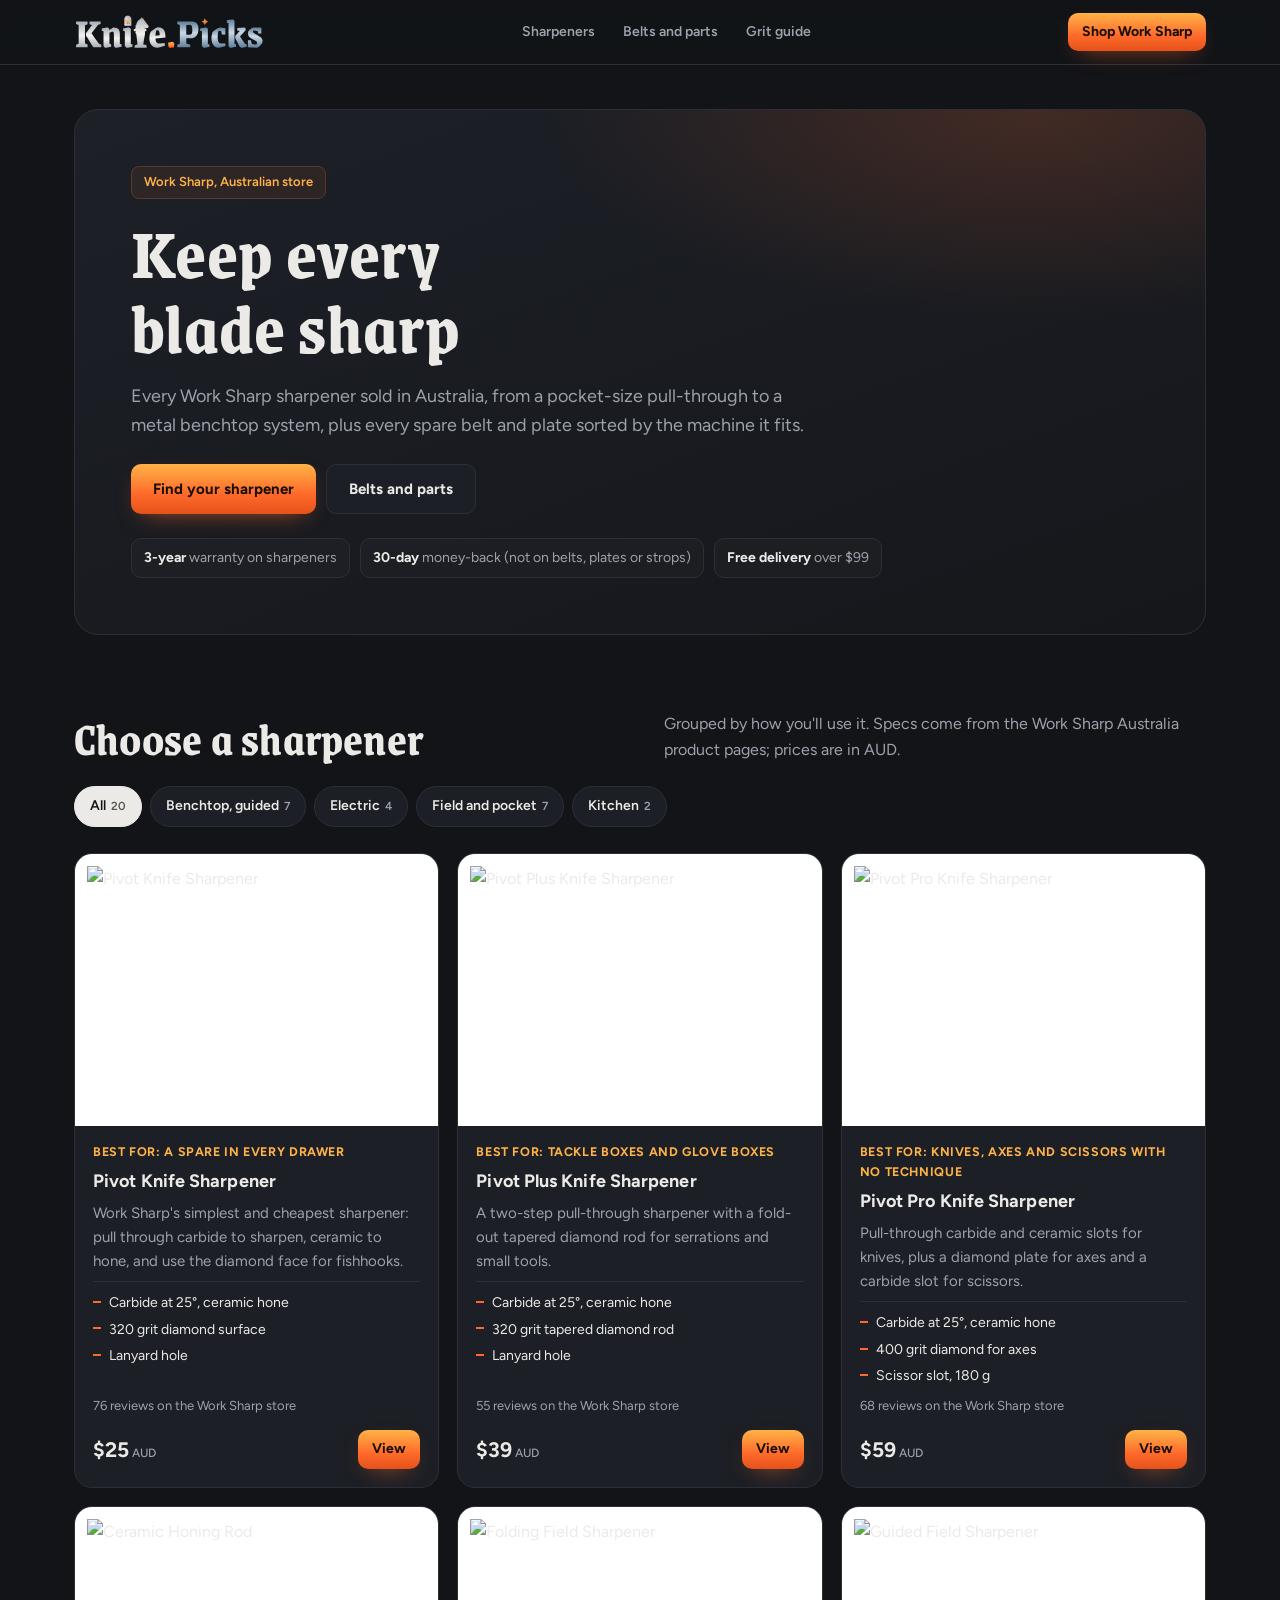
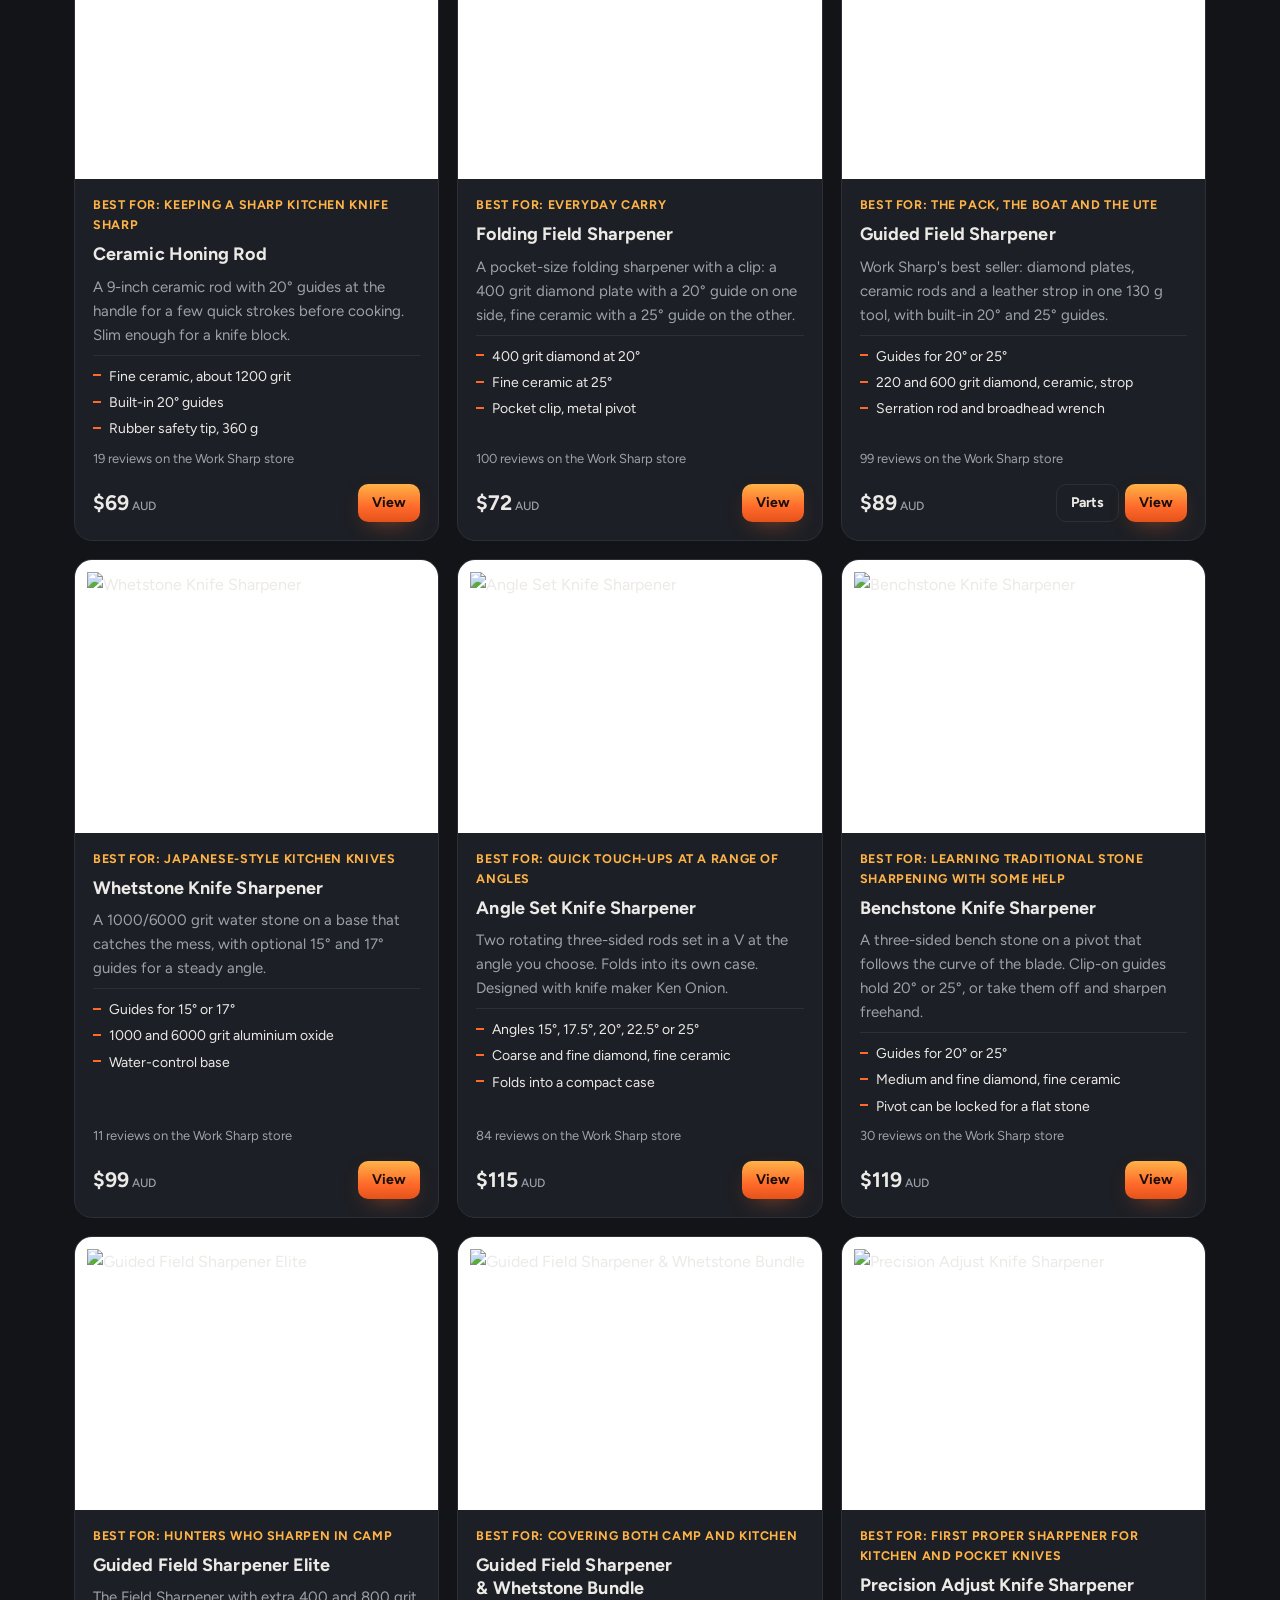
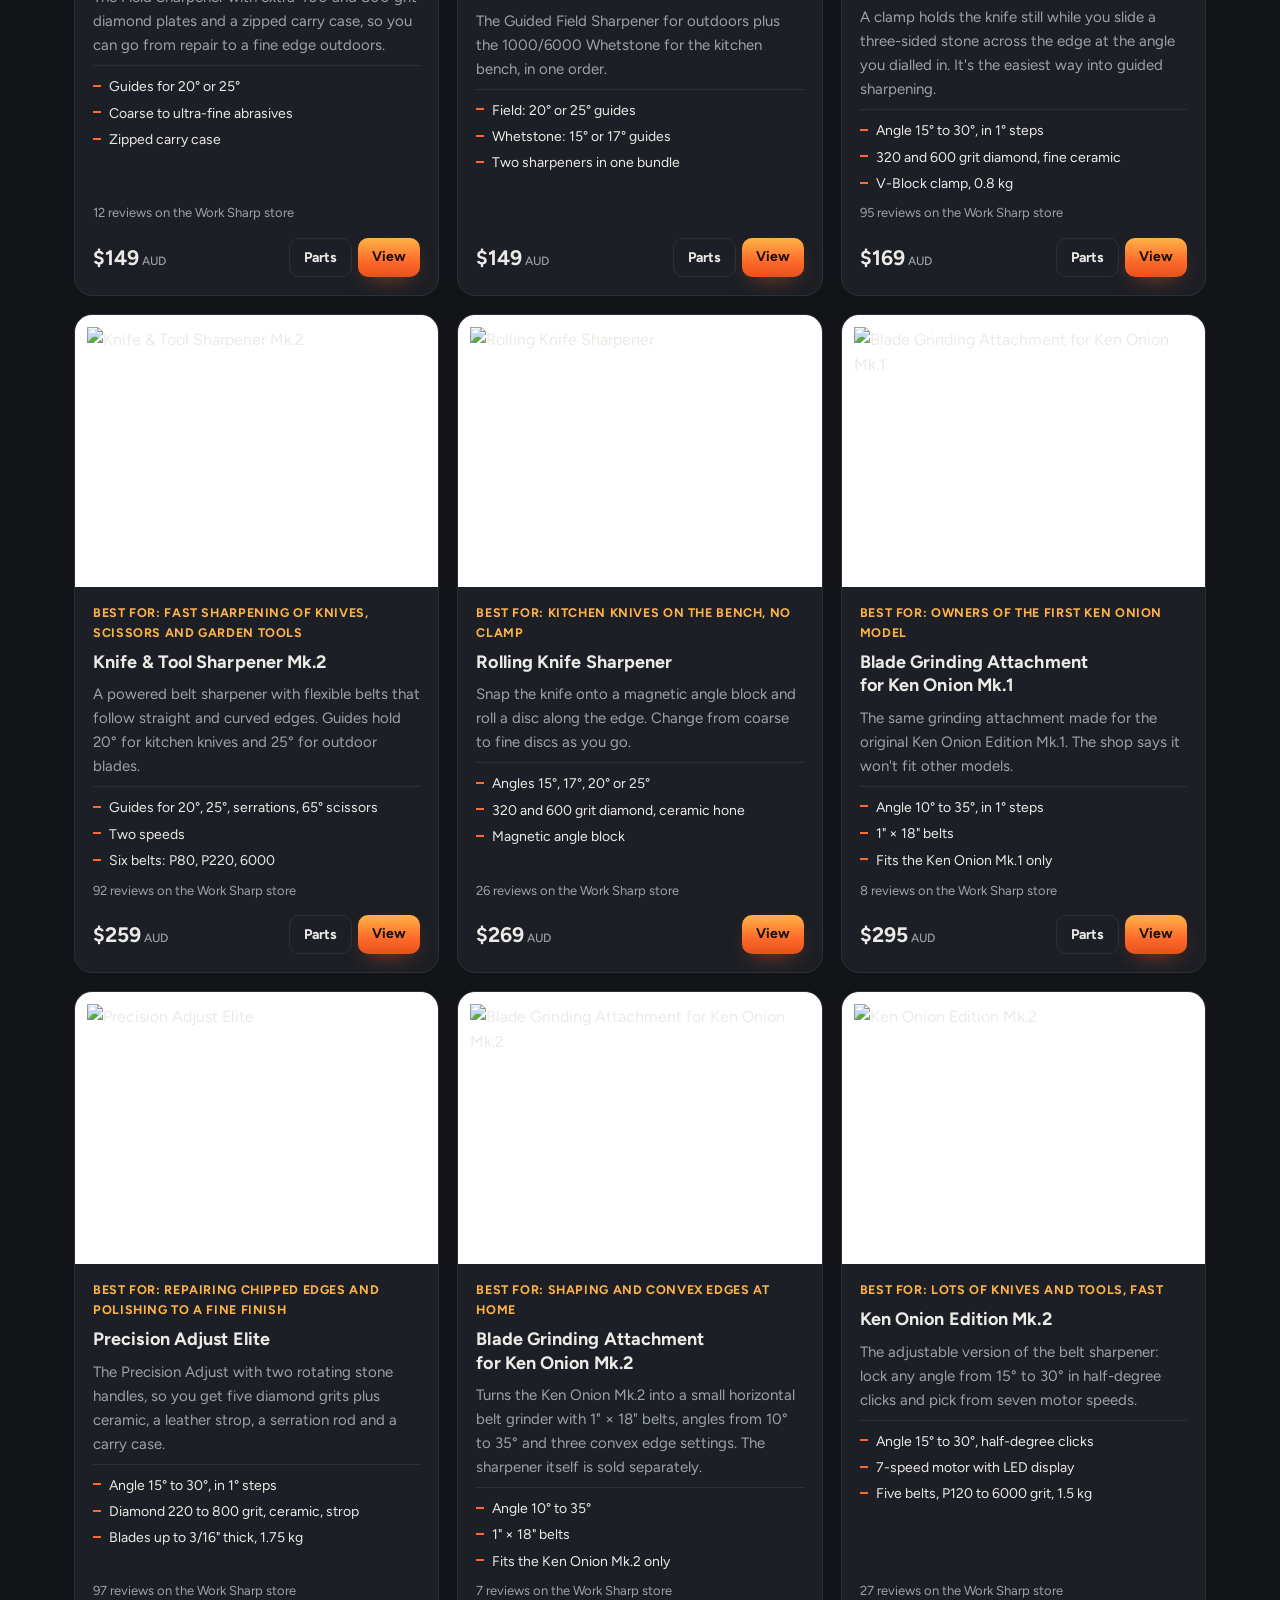
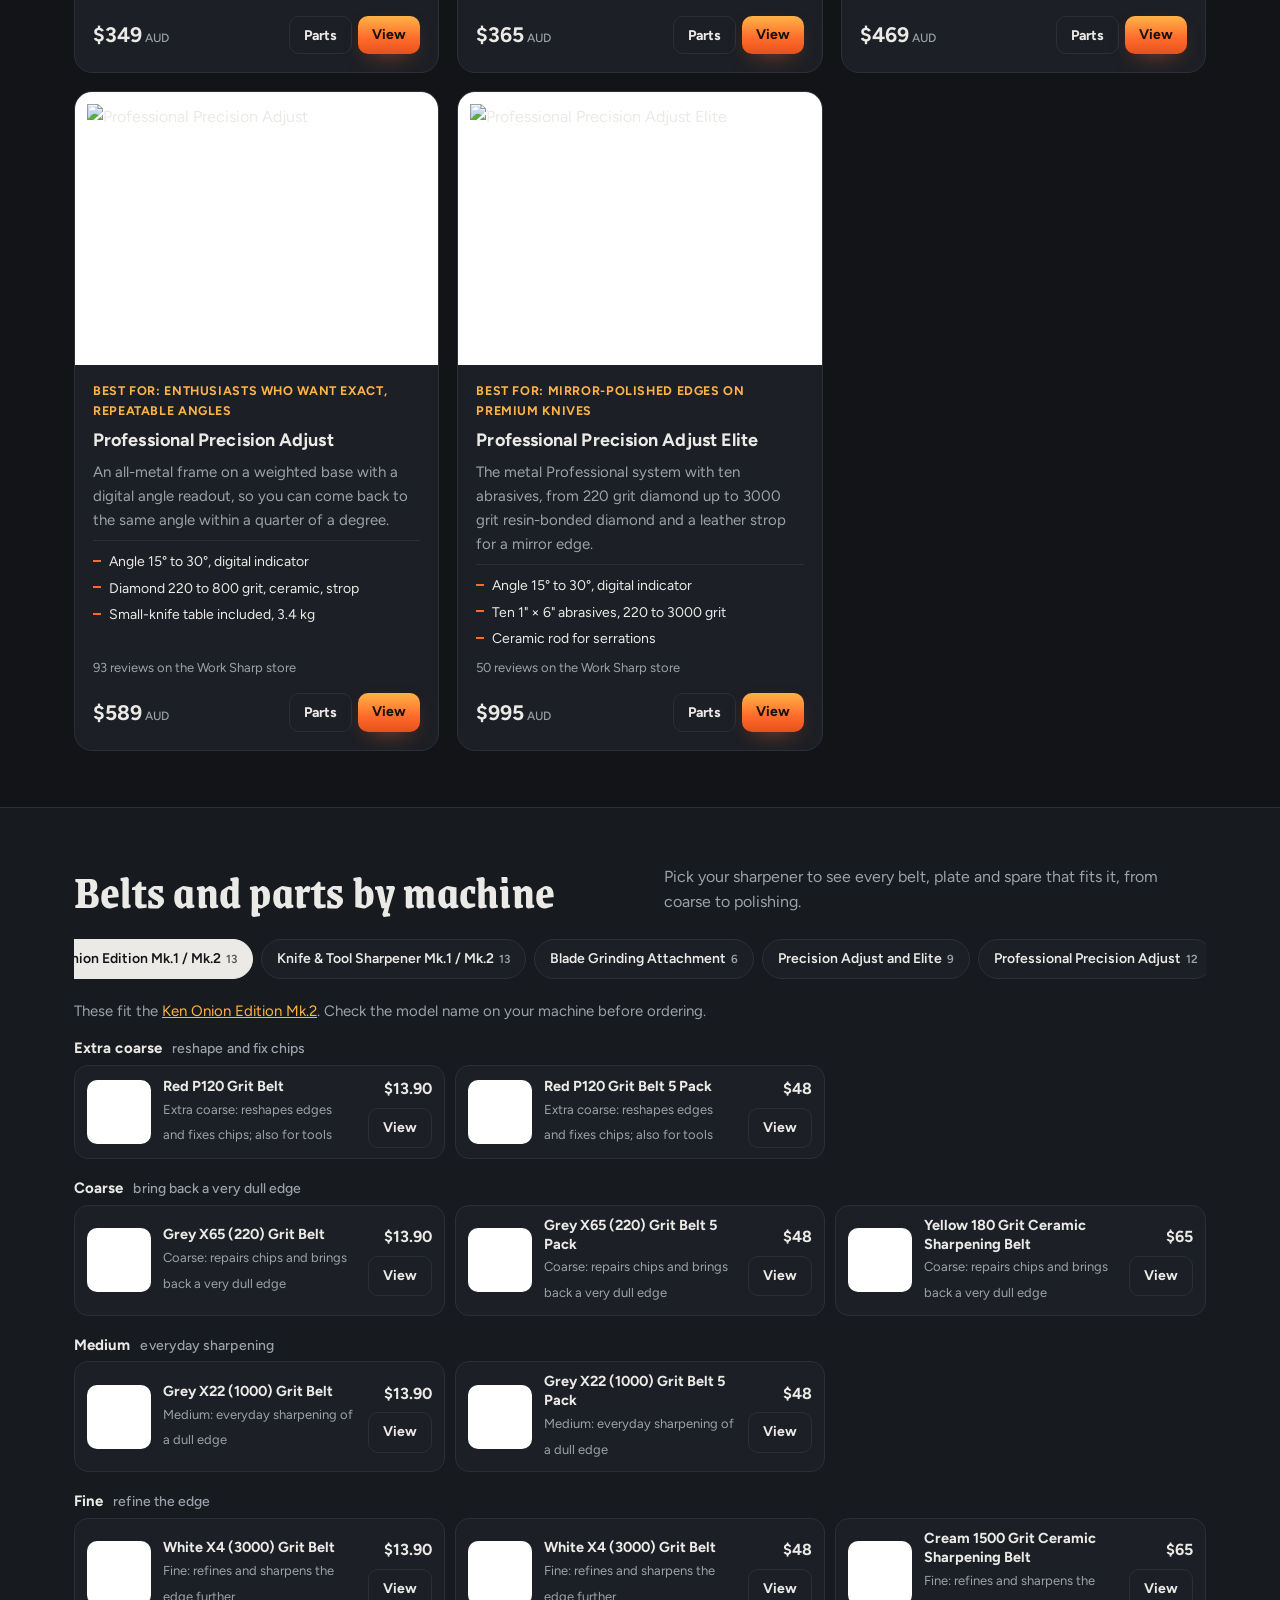
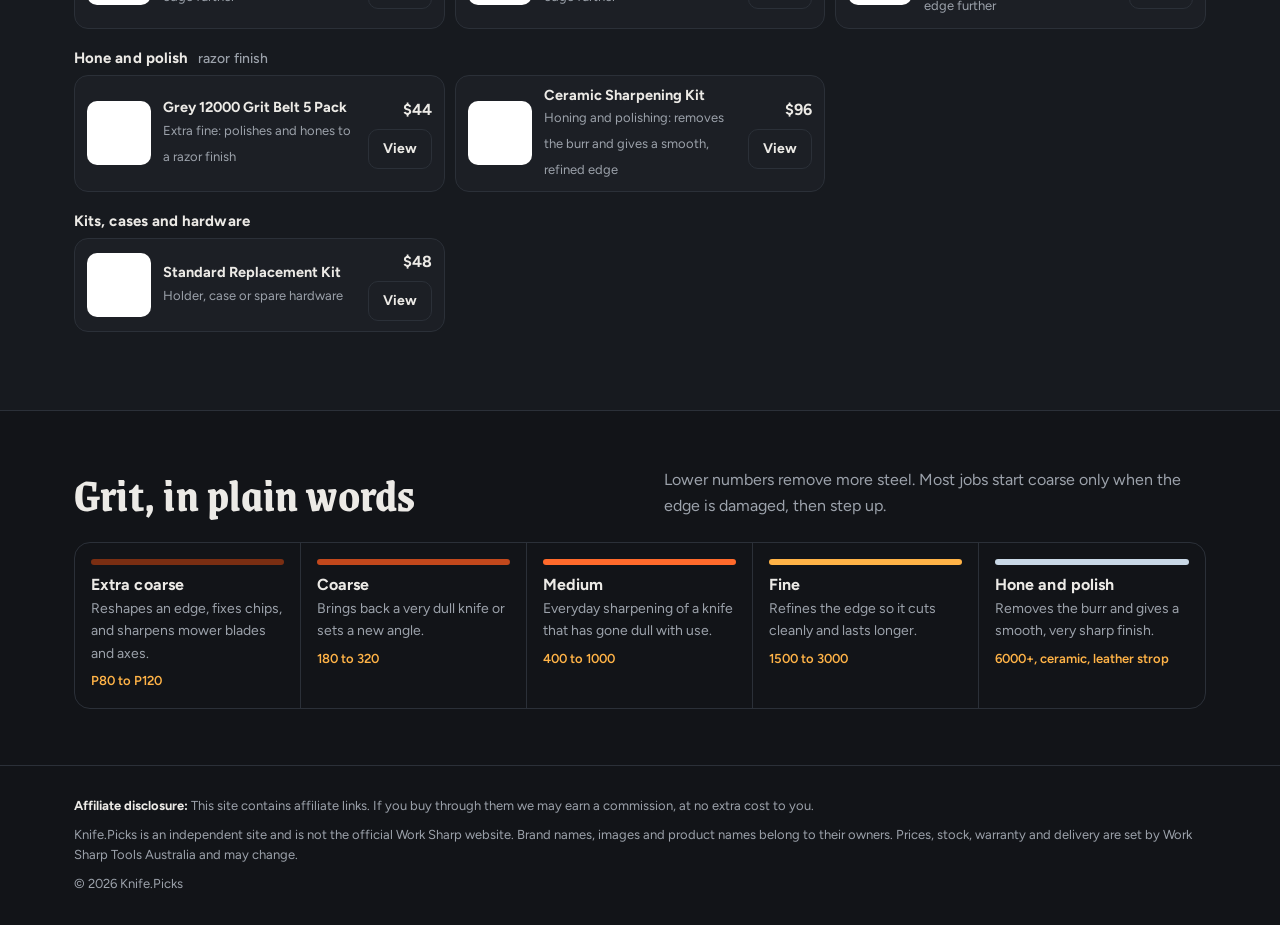
==== index.html @ d6821440 "Knife.Picks frame: Work Sharp AU sharpeners and parts by machine, logo Co-Authored-By: Claude Opus 5" ====
<!DOCTYPE html>
<html lang="en-AU">
<head>
<meta charset="utf-8">
<meta name="viewport" content="width=device-width, initial-scale=1">
<link rel="icon" type="image/svg+xml" href="data:image/svg+xml,%3Csvg xmlns='http://www.w3.org/2000/svg' viewBox='0 0 64 64'%3E%3Crect width='64' height='64' rx='14' fill='%23121418'/%3E%3Cpath d='M18 20h28v14c0 9-6 16-14 16s-14-7-14-16z' fill='%23c9ced6'/%3E%3Cpath d='M22 30h20v4H34v8h-4v-8h-8z' fill='%23ff6a2b'/%3E%3C/svg%3E">
<title>Knife.Picks | Work Sharp Knife Sharpeners and Spare Belts, Sorted</title>
<meta name="description" content="Every Work Sharp sharpener sold in Australia, from the $25 Pivot to the Professional Precision Adjust, plus every spare belt and plate sorted by the machine it fits.">
<link rel="preconnect" href="https://fonts.googleapis.com">
<link rel="preconnect" href="https://fonts.gstatic.com" crossorigin>
<link rel="stylesheet" href="https://fonts.googleapis.com/css2?family=Grenze:wght@600;700&family=Figtree:wght@400;500;600;700&display=swap">
<style>
:root{--bg:#121418;--bg2:#171a1f;--card:#1c1f25;--line:#2b3038;--ink:#eceae6;--mut:#9ca2ab;--ember:#ff6a2b;--ember-l:#ffb347;--ember-d:#e5521a;--blue:#8fa7bd;color-scheme:dark}
*{box-sizing:border-box;margin:0}
html{scroll-behavior:smooth}
body{font-family:Figtree,system-ui,-apple-system,"Segoe UI",Roboto,sans-serif;color:var(--ink);background:var(--bg);line-height:1.6;font-size:16px;-webkit-font-smoothing:antialiased}
a{color:inherit;text-decoration:none}
.wrap{max-width:1180px;margin:0 auto;padding-inline:24px}
h1,h2,h3{font-family:Grenze,Georgia,serif;font-weight:700;line-height:1.05;letter-spacing:.005em;text-wrap:balance}
a:focus-visible,button:focus-visible{outline:2px solid var(--ember-l);outline-offset:3px}
::selection{background:#5a2a12}

header{position:sticky;top:0;z-index:20;background:rgba(18,20,24,.9);backdrop-filter:blur(10px);-webkit-backdrop-filter:blur(10px);border-bottom:1px solid var(--line)}
header .wrap{display:flex;justify-content:space-between;align-items:center;height:64px;gap:12px}
.logo img{height:34px;width:auto;display:block}
nav.top{display:flex;gap:4px;font-size:14px;font-weight:600}
nav.top a{padding:7px 12px;border-radius:8px;color:var(--mut)}
nav.top a:hover{color:var(--ink);background:var(--card)}

.btn{display:inline-flex;align-items:center;justify-content:center;gap:8px;background:linear-gradient(180deg,var(--ember-l),var(--ember) 60%,var(--ember-d));color:#1a0f08;padding:12px 22px;border-radius:10px;font-weight:700;font-size:15px;border:0;cursor:pointer;font-family:inherit;box-shadow:0 8px 24px -12px rgba(255,106,43,.8)}
.btn:hover{filter:brightness(1.08)}
.btn.sm{padding:8px 14px;font-size:14px}
.btn.ghost{background:var(--card);color:var(--ink);border:1px solid var(--line);box-shadow:none}
.btn.ghost:hover{border-color:var(--blue)}

/* hero: simple box now, the knight hero comes later */
.hero{padding-block:44px 20px}
.hero-box{position:relative;overflow:hidden;background:radial-gradient(700px 300px at 85% 0%,rgba(255,106,43,.18),transparent 70%),linear-gradient(160deg,#1d2027,#15171b);border:1px solid var(--line);border-radius:24px;padding:clamp(26px,5vw,56px)}
.tag{display:inline-block;border:1px solid #5a3a26;color:var(--ember-l);background:rgba(255,106,43,.08);padding:5px 12px;border-radius:8px;font-size:13px;font-weight:600;margin-bottom:16px}
.hero h1{font-size:clamp(40px,6vw,72px);max-width:16ch}
.hero p{color:var(--mut);font-size:18px;max-width:58ch;margin:16px 0 24px}
.cta{display:flex;gap:10px;flex-wrap:wrap}
.facts{display:flex;gap:10px;flex-wrap:wrap;margin-top:24px}
.facts span{border:1px solid var(--line);background:rgba(255,255,255,.02);border-radius:10px;padding:8px 12px;font-size:14px;color:var(--mut)}
.facts b{color:var(--ink)}

section{padding-block:56px}
section[id]{scroll-margin-top:76px}
.head{display:grid;grid-template-columns:1fr 1fr;gap:10px 48px;align-items:end;margin-bottom:24px}
.head h2{font-size:clamp(32px,4vw,46px)}
.head p{color:var(--mut);max-width:56ch}
.chips{display:flex;gap:8px;overflow-x:auto;padding-bottom:6px;margin-bottom:20px}
.chips button{flex:none;font:inherit;font-weight:600;font-size:14px;background:var(--card);color:var(--ink);border:1px solid var(--line);border-radius:999px;padding:8px 15px;cursor:pointer;white-space:nowrap}
.chips button small{color:var(--mut);margin-left:5px}
.chips button.on{background:var(--ink);color:var(--bg);border-color:var(--ink)}
.chips button.on small{color:#555}

/* sharpener cards */
.grid{display:grid;grid-template-columns:repeat(auto-fill,minmax(270px,1fr));gap:18px}
.card{background:var(--card);border:1px solid var(--line);border-radius:18px;overflow:hidden;display:flex;flex-direction:column;transition:border-color .25s,box-shadow .25s}
.card:hover{border-color:#5a3a26;box-shadow:0 20px 40px -26px rgba(255,106,43,.6)}
.card .pic{aspect-ratio:4/3;background:#fff;position:relative;display:block}
.card .pic img{position:absolute;inset:0;width:100%;height:100%;object-fit:contain;padding:12px}
.card .body{padding:16px 18px 18px;display:flex;flex-direction:column;gap:8px;flex:1}
.best{font-size:12.5px;font-weight:700;color:var(--ember-l);text-transform:uppercase;letter-spacing:.05em}
.card h3{font-family:Figtree,sans-serif;font-weight:700;font-size:18px;line-height:1.3}
.card p{color:var(--mut);font-size:15px}
.card ul{list-style:none;padding:10px 0 0;border-top:1px solid var(--line);display:flex;flex-direction:column;gap:4px;font-size:14px;flex:1}
.card li{padding-left:16px;position:relative}
.card li:before{content:"";position:absolute;left:0;top:.62em;width:8px;height:2px;background:var(--ember)}
.rev{font-size:13px;color:var(--mut)}
.foot{display:flex;justify-content:space-between;align-items:center;gap:8px;flex-wrap:wrap;margin-top:6px}
.pr{font-size:21px;font-weight:700}
.pr small{font-size:12px;color:var(--mut);font-weight:500;margin-left:3px}
.actions{display:flex;gap:6px;flex-wrap:wrap}

/* parts */
.parts-sec{background:var(--bg2);border-block:1px solid var(--line)}
.fam-note{color:var(--mut);font-size:15px;margin:-6px 0 18px}
.fam-note a{color:var(--ember-l);text-decoration:underline}
.stage{margin-bottom:22px}
.stage h3{font-family:Figtree,sans-serif;font-size:15px;font-weight:700;display:flex;gap:10px;align-items:baseline;margin-bottom:8px}
.stage h3 span{color:var(--mut);font-weight:500;font-size:14px}
.rows{display:grid;grid-template-columns:repeat(auto-fill,minmax(330px,1fr));gap:10px}
.row{display:grid;grid-template-columns:64px 1fr auto;gap:12px;align-items:center;background:var(--card);border:1px solid var(--line);border-radius:14px;padding:10px 12px}
.row .th{width:64px;height:64px;border-radius:10px;background:#fff center/contain no-repeat}
.row .th.none{background:linear-gradient(135deg,#2a2f37,#1c1f25)}
.row b{display:block;font-size:14.5px;line-height:1.3}
.row small{color:var(--mut);font-size:13px}
.row .r{text-align:right;display:flex;flex-direction:column;gap:6px;align-items:flex-end}
.row .r span{font-weight:700}

/* grit guide */
.grit{display:grid;grid-template-columns:repeat(5,minmax(0,1fr));gap:0;border:1px solid var(--line);border-radius:16px;overflow:hidden}
.grit div{padding:16px;border-right:1px solid var(--line)}
.grit div:last-child{border-right:0}
.grit i{display:block;height:6px;border-radius:3px;margin-bottom:12px}
.grit h3{font-family:Figtree,sans-serif;font-size:16px;margin-bottom:4px}
.grit p{color:var(--mut);font-size:14px}
.grit small{display:block;color:var(--ember-l);font-weight:600;margin-top:6px;font-size:13px}

footer{border-top:1px solid var(--line);padding-block:30px;color:var(--mut);font-size:13px}
footer .wrap{display:flex;flex-direction:column;gap:8px}
footer b{color:var(--ink)}
footer a.pp{text-decoration:underline;color:var(--ink);font-weight:600}
@media(max-width:900px){.grit{grid-template-columns:1fr 1fr}.grit div{border-bottom:1px solid var(--line)}}
@media(max-width:860px){.head{grid-template-columns:1fr}nav.top{display:none}}
@media(max-width:760px){.wrap{padding-inline:16px}.hero{padding-block:22px 8px}.hero p{font-size:16.5px}section{padding-block:40px}.logo img{height:28px}.rows{grid-template-columns:1fr}.grit{grid-template-columns:1fr}}
@media(prefers-reduced-motion:reduce){*{transition:none!important}html{scroll-behavior:auto}}
</style>
</head>
<body>

<header><div class="wrap">
  <a class="logo" href="./" aria-label="Knife.Picks home"><img src="assets/img/logo.svg" alt="Knife.Picks" width="220" height="34"></a>
  <nav class="top">
    <a href="#sharpeners">Sharpeners</a>
    <a href="#parts">Belts and parts</a>
    <a href="#grit">Grit guide</a>
  </nav>
  <a class="btn sm" data-main href="#">Shop Work Sharp</a>
</div></header>

<main>
<!-- HERO (simple for now; the knight hero comes later) -->
<section class="hero"><div class="wrap">
  <div class="hero-box">
    <span class="tag">Work Sharp, Australian store</span>
    <h1>Keep every blade sharp</h1>
    <p>Every Work Sharp sharpener sold in Australia, from a pocket-size pull-through to a metal benchtop system, plus every spare belt and plate sorted by the machine it fits.</p>
    <div class="cta">
      <a class="btn" href="#sharpeners">Find your sharpener</a>
      <a class="btn ghost" href="#parts">Belts and parts</a>
    </div>
    <div class="facts">
      <span><b>3-year</b> warranty on sharpeners</span>
      <span><b>30-day</b> money-back (not on belts, plates or strops)</span>
      <span><b>Free delivery</b> over $99</span>
    </div>
  </div>
</div></section>

<section id="sharpeners"><div class="wrap">
  <div class="head">
    <h2>Choose a sharpener</h2>
    <p>Grouped by how you'll use it. Specs come from the Work Sharp Australia product pages; prices are in AUD.</p>
  </div>
  <div class="chips" id="grpChips"></div>
  <div class="grid" id="machines"></div>
</div></section>

<section class="parts-sec" id="parts"><div class="wrap">
  <div class="head">
    <h2>Belts and parts by machine</h2>
    <p>Pick your sharpener to see every belt, plate and spare that fits it, from coarse to polishing.</p>
  </div>
  <div class="chips" id="famChips"></div>
  <p class="fam-note" id="famNote"></p>
  <div id="partsList"></div>
</div></section>

<section id="grit"><div class="wrap">
  <div class="head">
    <h2>Grit, in plain words</h2>
    <p>Lower numbers remove more steel. Most jobs start coarse only when the edge is damaged, then step up.</p>
  </div>
  <div class="grit">
    <div data-reveal><i style="background:#7a2e12"></i><h3>Extra coarse</h3><p>Reshapes an edge, fixes chips, and sharpens mower blades and axes.</p><small>P80 to P120</small></div>
    <div data-reveal><i style="background:#c2481c"></i><h3>Coarse</h3><p>Brings back a very dull knife or sets a new angle.</p><small>180 to 320</small></div>
    <div data-reveal><i style="background:#ff6a2b"></i><h3>Medium</h3><p>Everyday sharpening of a knife that has gone dull with use.</p><small>400 to 1000</small></div>
    <div data-reveal><i style="background:#ffb347"></i><h3>Fine</h3><p>Refines the edge so it cuts cleanly and lasts longer.</p><small>1500 to 3000</small></div>
    <div data-reveal><i style="background:#c9d8e6"></i><h3>Hone and polish</h3><p>Removes the burr and gives a smooth, very sharp finish.</p><small>6000+, ceramic, leather strop</small></div>
  </div>
</div></section>
</main>

<footer><div class="wrap">
  <p><b>Affiliate disclosure:</b> This site contains affiliate links. If you buy through them we may earn a commission, at no extra cost to you.</p>
  <p>Knife.Picks is an independent site and is not the official Work Sharp website. Brand names, images and product names belong to their owners. Prices, stock, warranty and delivery are set by Work Sharp Tools Australia and may change.</p>
  <p id="ppRow" hidden><a class="pp" id="ppLink" href="#" target="_blank" rel="noopener">Privacy Policy</a></p>
  <p>© <span id="y"></span> Knife.Picks</p>
</div></footer>

<script src="products.js"></script>
<script>
/* =====================================================================
   SETTINGS – EDIT ONLY THIS PART
   Products live in products.js. To add a brand later, add its shop below
   and give its products shop:"id".
   ===================================================================== */
const SHOPS = {
  worksharp: { name:"Work Sharp", site:"https://worksharptools.com.au/products/", track:"?bg_ref=Zu7T5LJ1qw" }
};
const MAIN_LINK = "https://worksharptools.com.au/?bg_ref=Zu7T5LJ1qw";
const GROUPS = [
  { id:"all", title:"All" },
  { id:"bench", title:"Benchtop, guided" },
  { id:"electric", title:"Electric" },
  { id:"field", title:"Field and pocket" },
  { id:"kitchen", title:"Kitchen" }
];
// Parts families: which sharpener each set of parts fits
const FAMILIES = [
  { id:"ko",     title:"Ken Onion Edition Mk.1 / Mk.2", fits:"wskts-ko2" },
  { id:"kts",    title:"Knife & Tool Sharpener Mk.1 / Mk.2", fits:"wskts2-i-1" },
  { id:"bga",    title:"Blade Grinding Attachment", fits:"wssako81122-1" },
  { id:"pa",     title:"Precision Adjust and Elite", fits:"wsbchpaj-i" },
  { id:"ppa",    title:"Professional Precision Adjust", fits:"wsbchpaj-pro" },
  { id:"gfs",    title:"Guided Field Sharpener", fits:"wsgfs221" },
  { id:"ws3000", title:"WS2000 / WS3000 (older models)", fits:"" },
  { id:"combo",  title:"Combo Knife Sharpener (older model)", fits:"" },
  { id:"any",    title:"Any sharpener", fits:"" }
];
const STAGES = [
  { id:"xcoarse", title:"Extra coarse", sub:"reshape and fix chips" },
  { id:"coarse",  title:"Coarse", sub:"bring back a very dull edge" },
  { id:"medium",  title:"Medium", sub:"everyday sharpening" },
  { id:"fine",    title:"Fine", sub:"refine the edge" },
  { id:"hone",    title:"Hone and polish", sub:"razor finish" },
  { id:"gear",    title:"Kits, cases and hardware", sub:"" }
];
// Paste the TermsFeed link here when it is ready
const PRIVACY_URL = "";
/* ===================== END OF SETTINGS ===================== */

const M = window.KP_MACHINES, PARTS = window.KP_PARTS;
function esc(s){ return String(s==null?"":s).replace(/[&<>"]/g,function(c){return {"&":"&amp;","<":"&lt;",">":"&gt;",'"':"&quot;"}[c];}); }
function link(h){ var s=SHOPS.worksharp; return s.site+h+s.track; }
function aud(n){ return "$"+(Number.isInteger(n)?n:n.toFixed(2)); }
document.querySelectorAll("[data-main]").forEach(function(el){ el.href=MAIN_LINK; el.target="_blank"; el.rel="sponsored noopener"; });

var grp="all", fam="ko";
function machineCard(m){
  return '<article class="card"><a class="pic" target="_blank" rel="sponsored noopener" href="'+link(m.h)+'"><img loading="lazy" alt="'+esc(m.n)+'" src="'+esc(m.img)+'?width=600"></a>'+
    '<div class="body"><span class="best">Best for: '+esc(m.best)+'</span><h3>'+esc(m.n)+'</h3><p>'+esc(m.t)+'</p>'+
    '<ul>'+m.specs.map(function(s){return '<li>'+esc(s)+'</li>';}).join("")+'</ul>'+
    (m.rev?'<span class="rev">'+m.rev+' reviews on the Work Sharp store</span>':'')+
    '<div class="foot"><span class="pr">'+aud(m.p)+'<small>AUD</small></span><div class="actions">'+
    (m.fam&&m.fam.length?'<button class="btn sm ghost" type="button" data-fam="'+m.fam[0]+'">Parts</button>':'')+
    '<a class="btn sm" target="_blank" rel="sponsored noopener" href="'+link(m.h)+'">View</a></div></div></div></article>';
}
function renderMachines(){
  document.getElementById("grpChips").innerHTML = GROUPS.map(function(g){
    var n = g.id==="all" ? M.length : M.filter(function(m){return m.grp===g.id}).length;
    return '<button type="button" data-grp="'+g.id+'" class="'+(g.id===grp?'on':'')+'">'+g.title+'<small>'+n+'</small></button>';
  }).join("");
  var list = grp==="all" ? M.slice().sort(function(a,b){return a.p-b.p}) : M.filter(function(m){return m.grp===grp}).sort(function(a,b){return a.p-b.p});
  document.getElementById("machines").innerHTML = list.map(machineCard).join("");
}
function renderParts(){
  document.getElementById("famChips").innerHTML = FAMILIES.map(function(f){
    var n=PARTS.filter(function(p){return p.fam===f.id}).length;
    return n?'<button type="button" data-famchip="'+f.id+'" class="'+(f.id===fam?'on':'')+'">'+f.title+'<small>'+n+'</small></button>':'';
  }).join("");
  var on=document.querySelector('#famChips .on'); if(on && on.parentNode.scrollTo){ on.parentNode.scrollTo({left:on.offsetLeft-16,behavior:'smooth'}); }
  var F=FAMILIES.filter(function(f){return f.id===fam})[0];
  var mach = M.filter(function(m){return m.h===F.fits})[0];
  document.getElementById("famNote").innerHTML = mach ? 'These fit the <a target="_blank" rel="sponsored noopener" href="'+link(mach.h)+'">'+esc(mach.n)+'</a>. Check the model name on your machine before ordering.' :
    (fam==="any" ? 'Works with any sharpener or freehand.' : 'This machine is no longer sold, but its spares still are. Check the model name on yours before ordering.');
  var items=PARTS.filter(function(p){return p.fam===fam});
  document.getElementById("partsList").innerHTML = STAGES.map(function(s){
    var r=items.filter(function(p){return p.g===s.id}); if(!r.length) return "";
    return '<div class="stage"><h3>'+s.title+(s.sub?'<span>'+s.sub+'</span>':'')+'</h3><div class="rows">'+r.map(function(p){
      return '<div class="row"><a class="th'+(p.img?'':' none')+'" target="_blank" rel="sponsored noopener" href="'+link(p.h)+'" style="'+(p.img?"background-image:url('"+esc(p.img)+"?width=200')":'')+'" aria-label="'+esc(p.n)+'"></a>'+
        '<div><b>'+esc(p.n)+'</b><small>'+esc(p.why)+'</small></div><div class="r"><span>'+aud(p.p)+'</span><a class="btn sm ghost" target="_blank" rel="sponsored noopener" href="'+link(p.h)+'">View</a></div></div>';
    }).join("")+'</div></div>';
  }).join("");
}
document.addEventListener("click",function(e){
  var g=e.target.closest("[data-grp]"); if(g){ grp=g.dataset.grp; renderMachines(); return; }
  var c=e.target.closest("[data-famchip]"); if(c){ fam=c.dataset.famchip; renderParts(); return; }
  var f=e.target.closest("[data-fam]"); if(f){ fam=f.dataset.fam; renderParts(); document.getElementById("parts").scrollIntoView({behavior:"smooth"}); }
});
if(PRIVACY_URL){ document.getElementById("ppLink").href=PRIVACY_URL; document.getElementById("ppRow").hidden=false; }
renderMachines(); renderParts();
document.getElementById("y").textContent=new Date().getFullYear();
</script>
<script src="assets/js/gsap.min.js"></script>
<script>
if(window.gsap && !matchMedia("(prefers-reduced-motion: reduce)").matches){
  gsap.from(".hero-box > *",{y:18,autoAlpha:0,duration:.6,ease:"power3.out",stagger:.08});
  gsap.from(".logo img",{autoAlpha:0,y:-6,duration:.5,ease:"power2.out"});
}
</script>
</body>
</html>
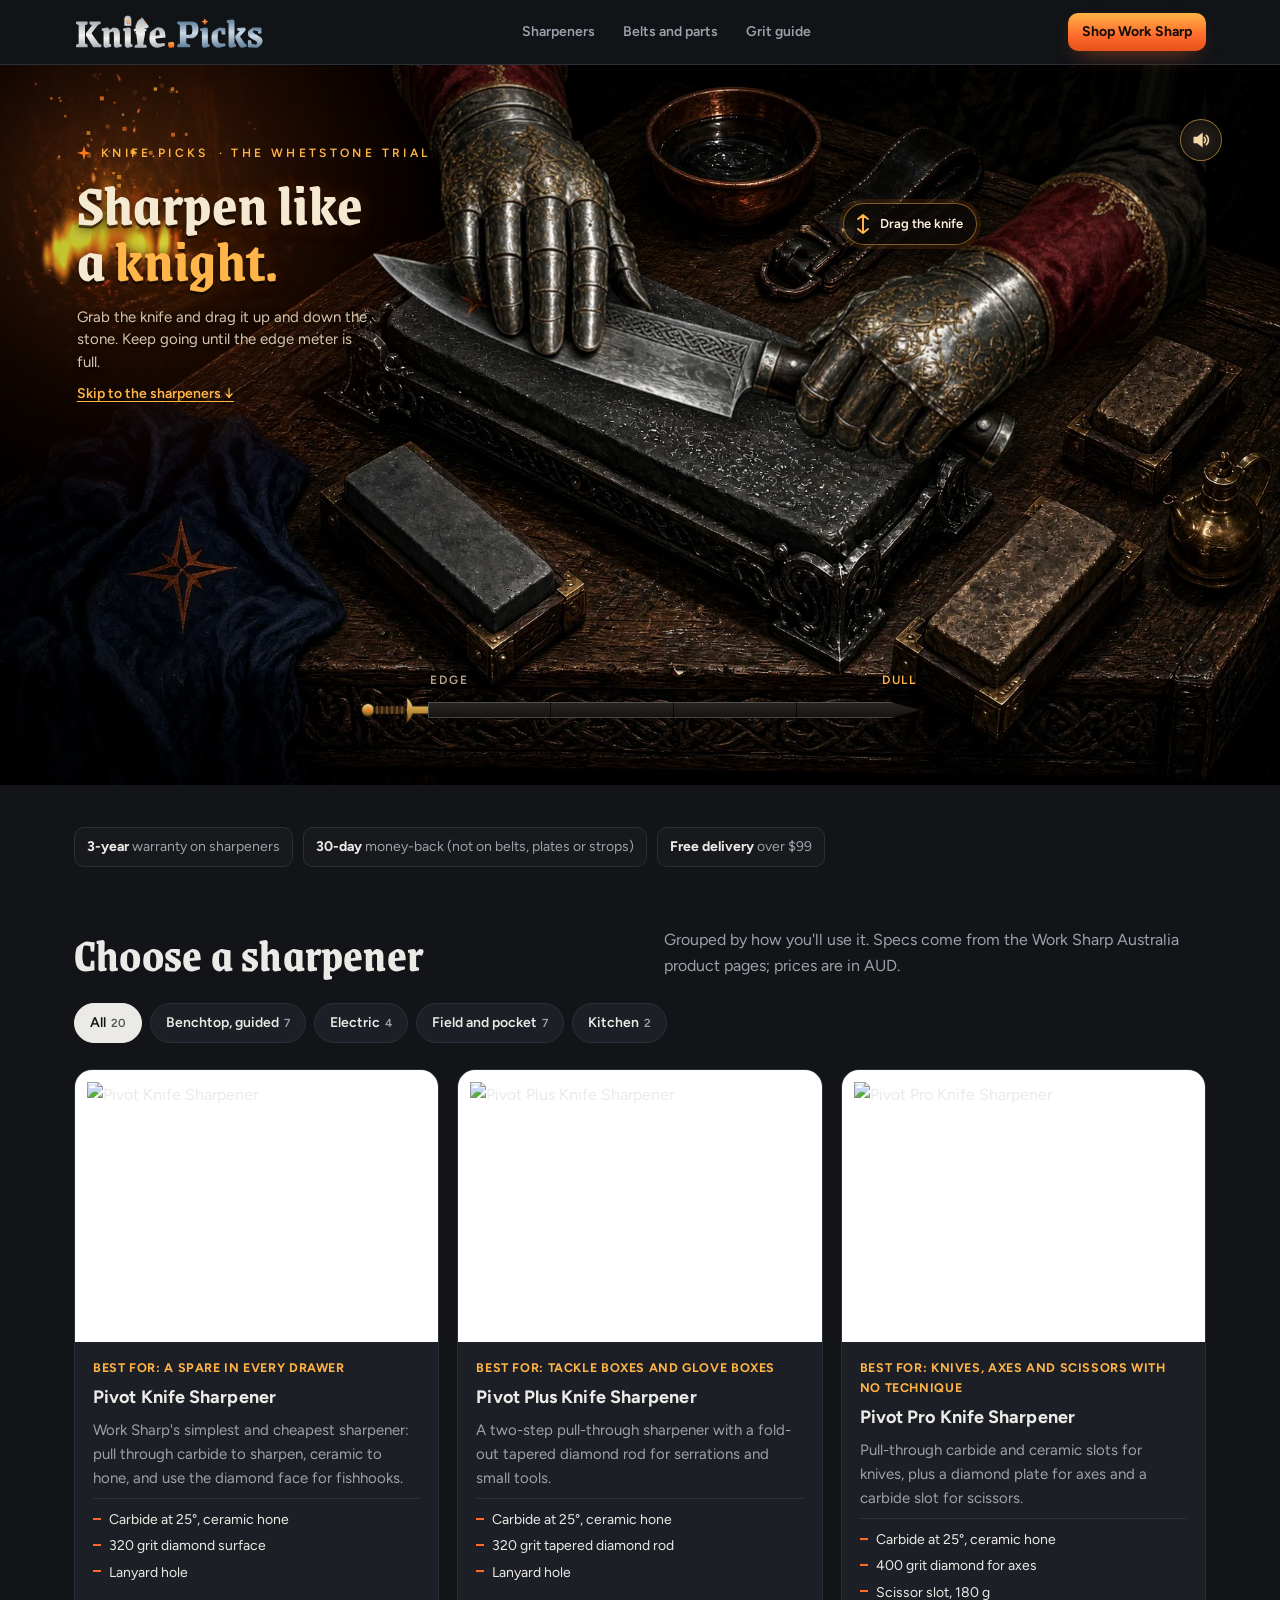
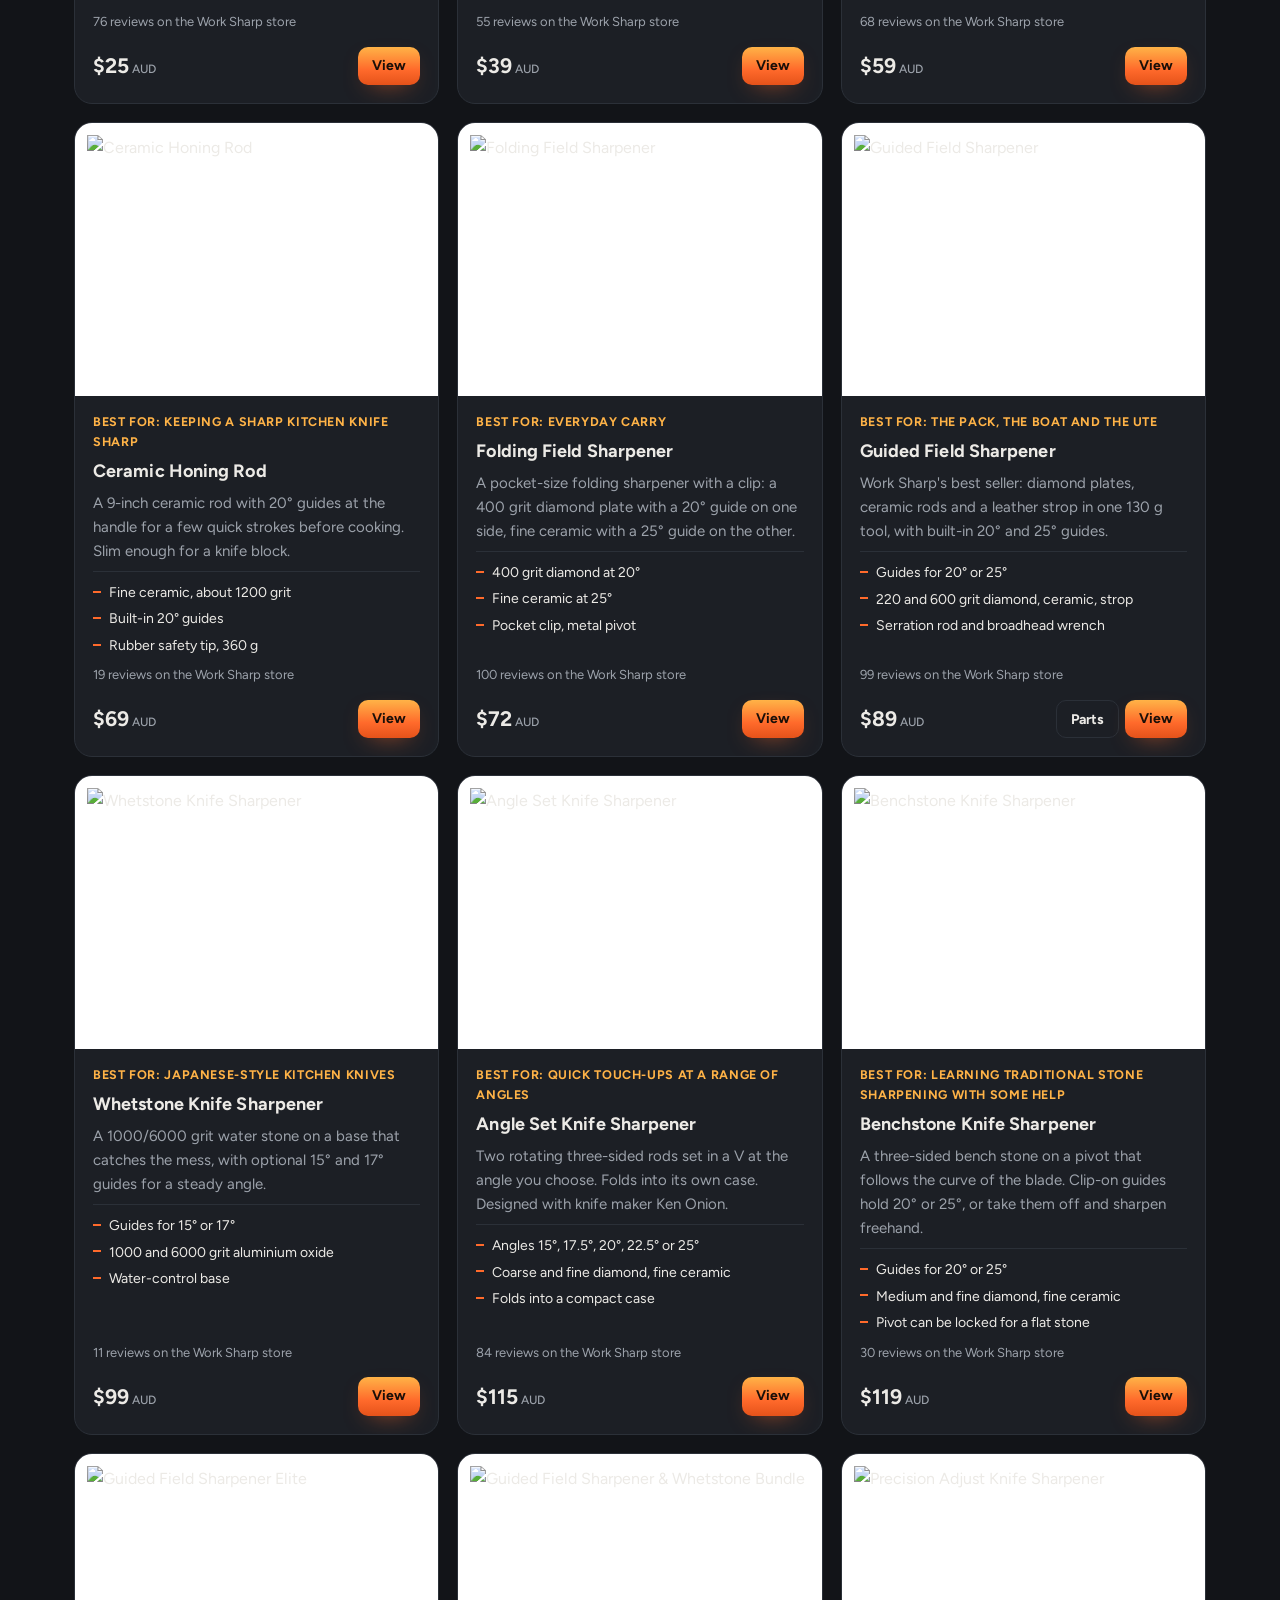
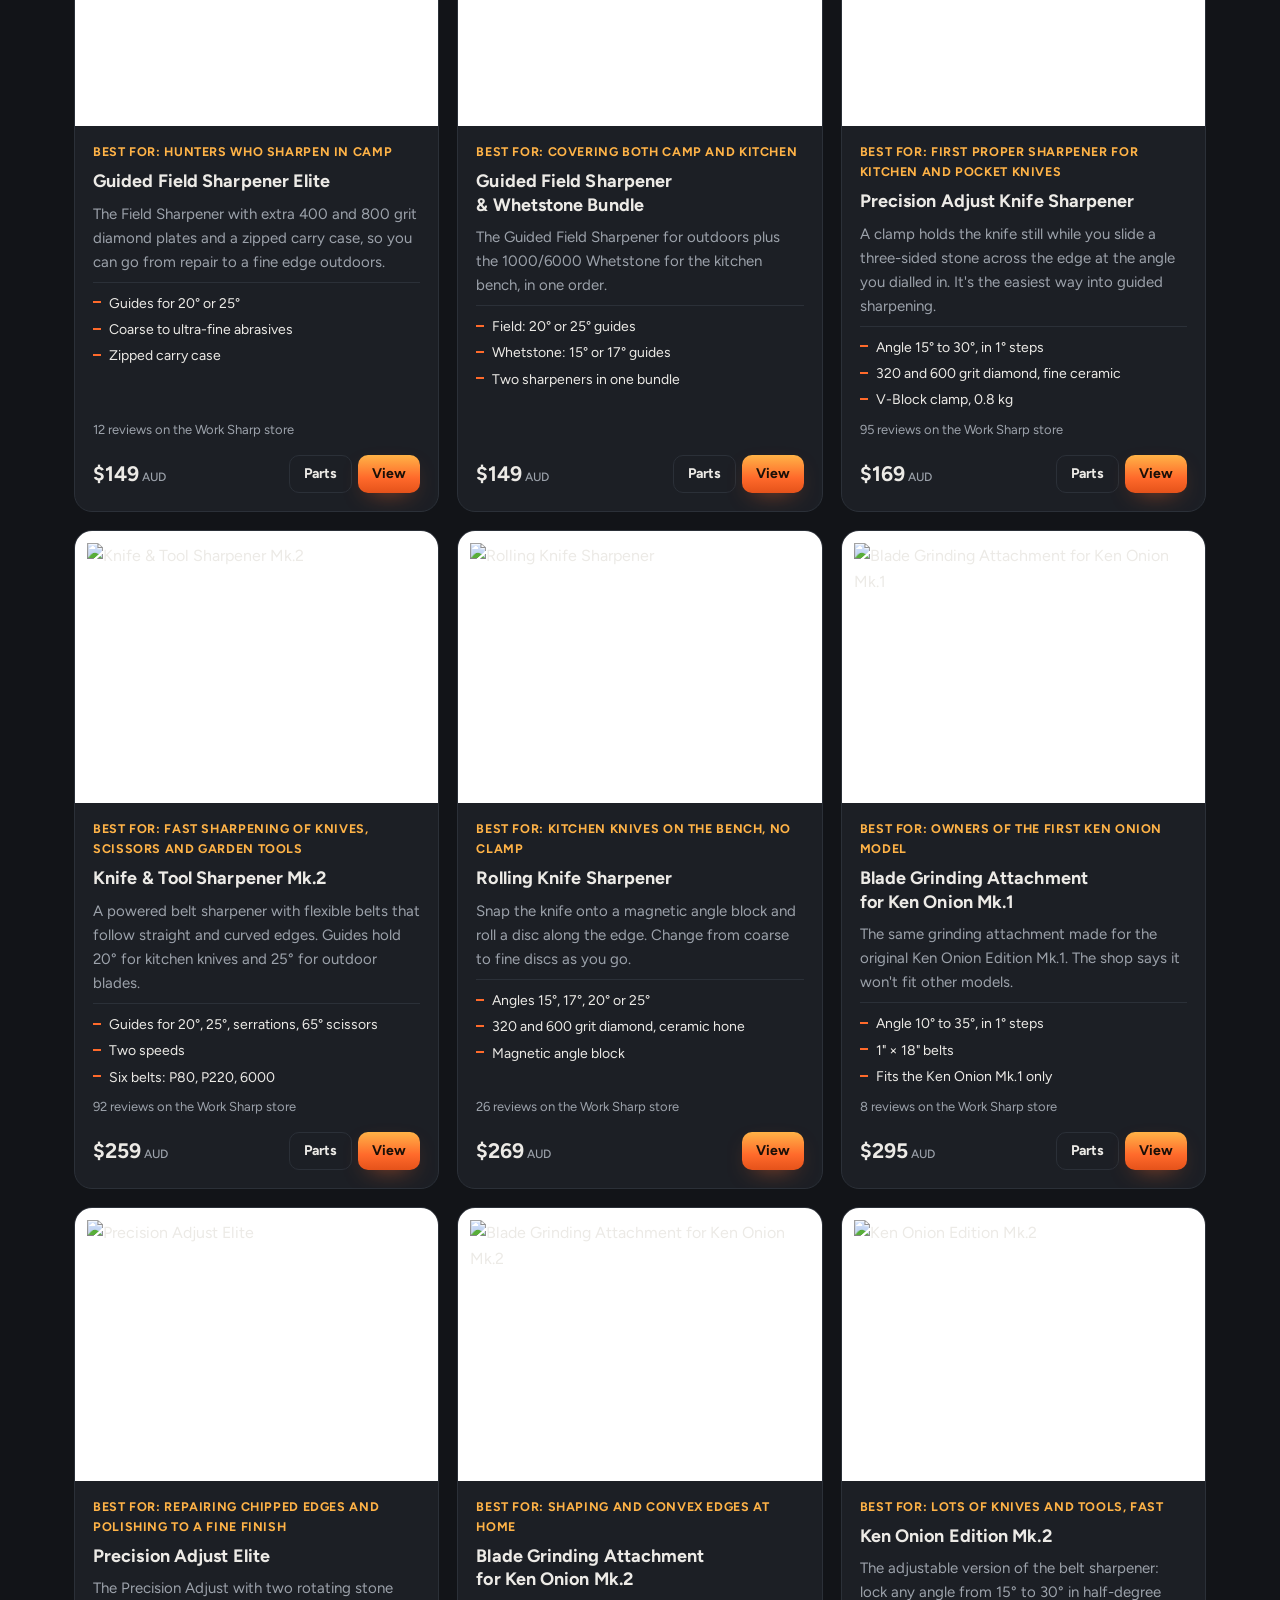
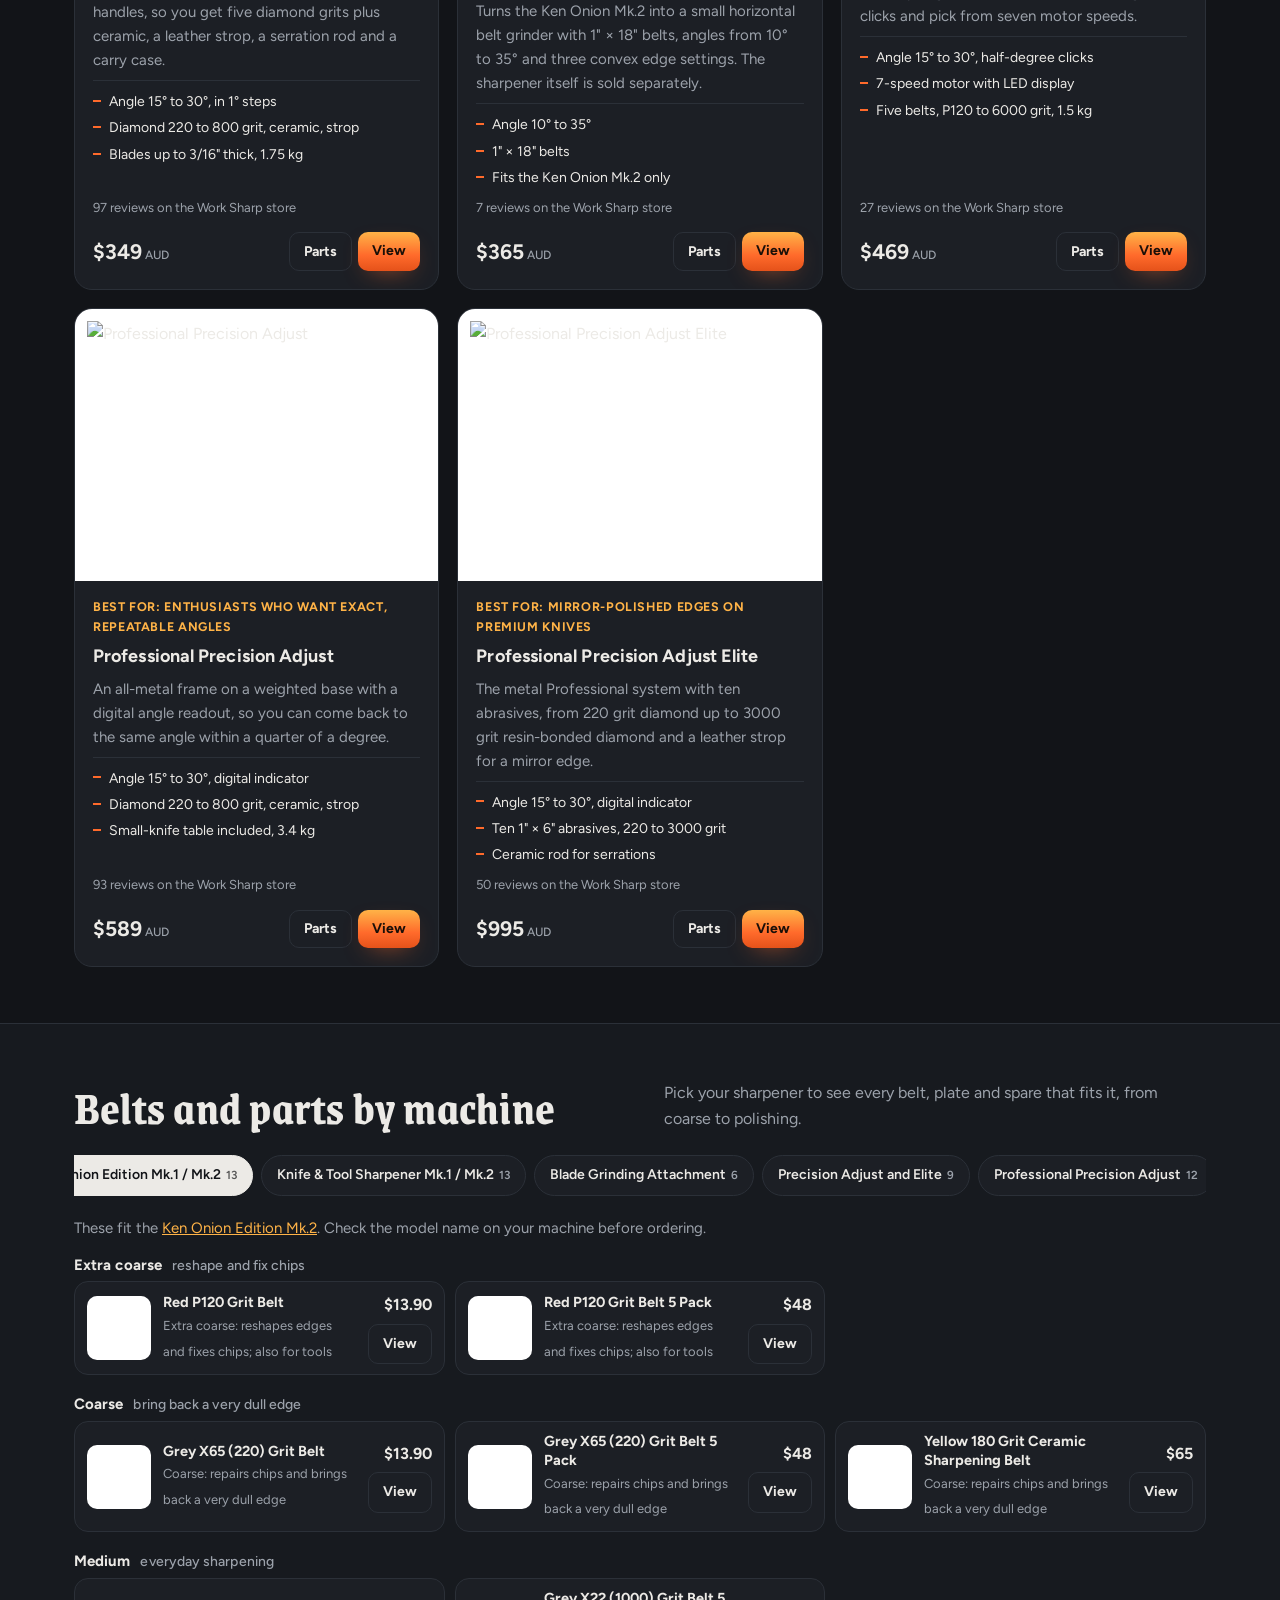
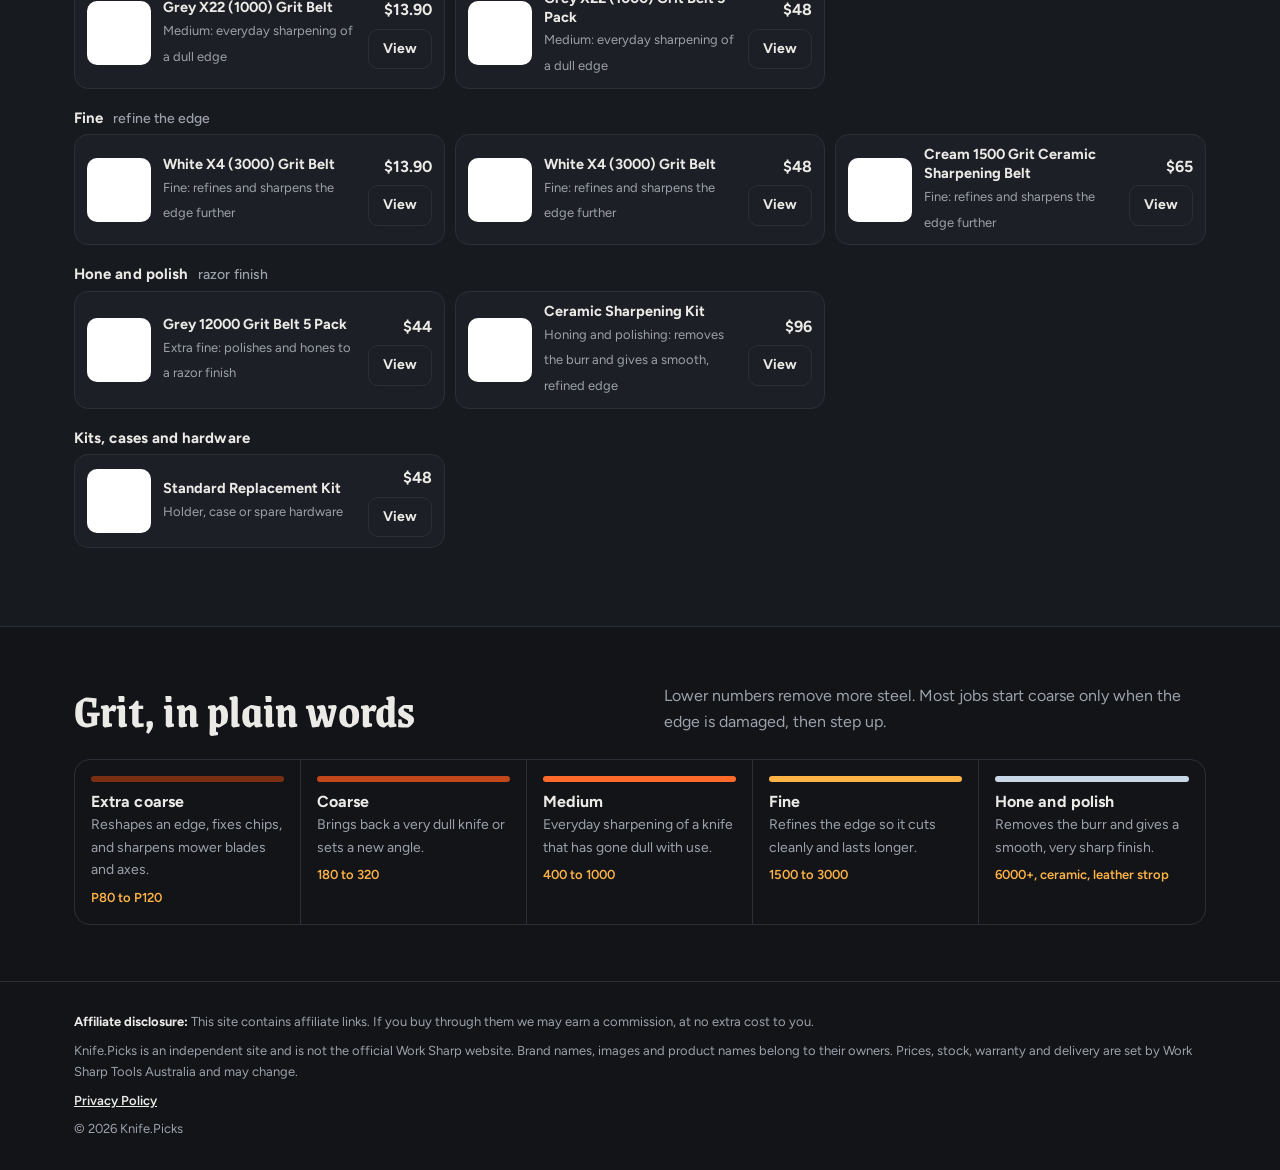
==== commit 53c9f90f: "Knight sharpening hero (drag the knife), privacy policy page Co-Authored-By: Claude Opus 5.5 <norepl" ====
--- a/index.html
+++ b/index.html
@@ -33,7 +33,7 @@
 .btn.ghost{background:var(--card);color:var(--ink);border:1px solid var(--line);box-shadow:none}
 .btn.ghost:hover{border-color:var(--blue)}
 
-/* hero: simple box now, the knight hero comes later */
+/* old simple hero box (kept for reference, unused) */
 .hero{padding-block:44px 20px}
 .hero-box{position:relative;overflow:hidden;background:radial-gradient(700px 300px at 85% 0%,rgba(255,106,43,.18),transparent 70%),linear-gradient(160deg,#1d2027,#15171b);border:1px solid var(--line);border-radius:24px;padding:clamp(26px,5vw,56px)}
 .tag{display:inline-block;border:1px solid #5a3a26;color:var(--ember-l);background:rgba(255,106,43,.08);padding:5px 12px;border-radius:8px;font-size:13px;font-weight:600;margin-bottom:16px}
@@ -108,6 +108,107 @@
 @media(max-width:760px){.wrap{padding-inline:16px}.hero{padding-block:22px 8px}.hero p{font-size:16.5px}section{padding-block:40px}.logo img{height:28px}.rows{grid-template-columns:1fr}.grit{grid-template-columns:1fr}}
 @media(prefers-reduced-motion:reduce){*{transition:none!important}html{scroll-behavior:auto}}
 </style>
+<style id="kh-css">
+section.kh-hero{padding:0}
+.kh-hero{--k-bg:#0b0907;--k-ink:#f3e7d3;--k-muted:#b9a68c;--k-ember:#ff7a1f;--k-ember2:#ffb547;--k-gold:#c8973f;--k-steel:#9aa3ab;--k-navy:#18233a;color:var(--k-ink)}
+
+.kh-hero{position:relative;width:100%;}
+.kh-stage{position:relative;contain:paint;width:100%;height:min(calc(100vh - 64px),56.25vw);min-height:520px;overflow:hidden;background:#070504;
+  user-select:none;-webkit-user-select:none}
+.flash{position:absolute;inset:0;pointer-events:none;opacity:0;visibility:hidden;
+  background:radial-gradient(60% 50% at 52% 40%,rgba(255,236,200,.75),rgba(255,160,60,.18) 50%,transparent 75%)}
+.vignette{position:absolute;inset:0;pointer-events:none;
+  background:radial-gradient(120% 90% at 55% 45%,transparent 55%,rgba(0,0,0,.55) 100%),
+             linear-gradient(90deg,rgba(0,0,0,.28),transparent 30%)}
+/* vùng cầm dao */
+#view,#bgv{position:absolute;left:0;top:0;width:100%;height:100%;display:block}
+.grab{position:absolute;touch-action:none;cursor:grab;z-index:3}
+.grab:active{cursor:grabbing}
+
+/* ===== khung họa tiết ===== */
+.kh-stage{--c:118px;--cs:150px}
+
+/* ===== chữ ===== */
+.kh-copy{position:absolute;left:clamp(60px,6vw,110px);top:clamp(70px,9vh,110px);z-index:5;max-width:min(480px,36vw);pointer-events:none}
+.eyebrow{font:600 12px/1 Figtree;letter-spacing:.28em;text-transform:uppercase;color:var(--k-ember2);display:flex;align-items:center;gap:10px}
+.eb-long{display:contents}
+.eyebrow svg{width:14px;height:14px}
+.kh-hero h1{font-family:Grenze,serif;font-weight:700;font-size:clamp(40px,4.6vw,76px);line-height:.95;margin:.28em 0 .3em;
+  color:#f6e9d2;text-shadow:0 2px 14px rgba(0,0,0,.95),0 0 18px rgba(255,122,31,.35),0 3px 0 rgba(0,0,0,.6)}
+.kh-hero h1 em{font-style:normal;color:var(--k-ember2)}
+.kh-sub{font-size:clamp(15px,1.15vw,18px);line-height:1.5;color:#d8c7ad;text-shadow:0 1px 6px #000;max-width:30ch}
+
+/* ===== gợi ý kéo ===== */
+.hint{position:absolute;z-index:5;pointer-events:none;display:flex;align-items:center;gap:8px;
+  font:600 13px/1 Figtree;color:#fff3df;background:rgba(14,10,7,.78);border:1px solid rgba(200,151,63,.6);
+  padding:9px 13px 9px 10px;border-radius:999px;box-shadow:0 0 0 4px rgba(255,122,31,.12),0 6px 18px rgba(0,0,0,.6);white-space:nowrap}
+.hint svg{width:18px;height:22px}
+
+/* ===== thanh độ sắc ===== */
+.meter{position:absolute;left:50%;bottom:58px;transform:translateX(-50%);width:min(560px,46vw);z-index:5;pointer-events:none}
+.meter .kh-row{display:flex;justify-content:space-between;align-items:baseline;margin:0 4px 7px 70px;font:600 12px/1 Figtree;letter-spacing:.18em;text-transform:uppercase;color:var(--k-muted)}
+.meter .state{color:var(--k-ember2);letter-spacing:.12em}
+.sword{position:relative;height:34px;display:flex;align-items:center}
+.sword .hilt{width:70px;height:34px;flex:none}
+.track{position:relative;flex:1;height:16px;margin-left:-2px;
+  clip-path:polygon(0 0,94% 0,100% 50%,94% 100%,0 100%);background:linear-gradient(#2a2622,#151210);
+  box-shadow:inset 0 0 0 1px rgba(154,163,171,.35)}
+.track::after{content:"";position:absolute;inset:0;background:repeating-linear-gradient(90deg,transparent 0 calc(25% - 1px),rgba(0,0,0,.6) calc(25% - 1px) 25%)}
+.fill{position:absolute;left:0;top:0;bottom:0;width:0%;
+  background:linear-gradient(90deg,#7a2a0c,#ff7a1f 35%,#ffc56b 70%,#f4f7fa);box-shadow:0 0 12px rgba(255,140,40,.8)}
+.fill::after{content:"";position:absolute;left:0;right:0;top:2px;height:3px;background:rgba(255,255,255,.55);filter:blur(1px)}
+.state{display:inline-block;transform-origin:right center}
+.meter.done .track{box-shadow:inset 0 0 0 1px #ffd89a,0 0 18px rgba(255,200,120,.9)}
+
+/* ===== phần thưởng ===== */
+.reward{position:absolute;left:clamp(48px,5vw,90px);bottom:46px;z-index:6;text-align:left;pointer-events:none;opacity:0;visibility:hidden;
+  max-width:380px}
+.reward .big{font-family:Grenze,serif;font-weight:700;font-size:clamp(32px,2.8vw,46px);line-height:1;color:#fff4e0;
+  text-shadow:0 2px 14px rgba(0,0,0,.95),0 0 18px rgba(255,190,90,.7),0 0 40px rgba(255,122,31,.45)}
+.reward p{margin:.45em 0 .95em;color:#ecdcc2;font-size:15px;line-height:1.45;text-shadow:0 1px 3px #000,0 2px 12px rgba(0,0,0,.95)}
+.reward .btns{display:flex;gap:10px;flex-wrap:wrap}
+.kh-btn{pointer-events:auto;display:inline-flex;align-items:center;gap:8px;font:700 14px/1 Figtree;text-decoration:none;cursor:pointer;
+  padding:12px 18px;border-radius:4px;border:1px solid #ffcf86;color:#1b0f05;background:linear-gradient(#ffb547,#ff7a1f);
+  box-shadow:0 0 0 3px rgba(255,122,31,.25),0 8px 24px rgba(0,0,0,.6)}
+.kh-btn.kh-ghost{background:rgba(12,9,7,.75);color:#f3e7d3;border-color:rgba(200,151,63,.6);box-shadow:none}
+.kh-btn:focus-visible{outline:2px solid #fff;outline-offset:3px}
+
+.sound{position:absolute;right:58px;top:54px;z-index:6;width:42px;height:42px;border-radius:50%;cursor:pointer;
+  border:1px solid rgba(200,151,63,.7);background:radial-gradient(#2b2520,#0e0b09);color:#f3d9a8;display:grid;place-items:center;
+  box-shadow:0 4px 12px rgba(0,0,0,.7)}
+.sound svg{width:20px;height:20px}
+.sound .off{display:none}.sound.muted .on{display:none}.sound.muted .off{display:block}
+
+@media (max-width:1320px) and (min-width:761px){ .reward{bottom:128px} }
+
+/* ===== điện thoại: cắt cận vào đá và dao ===== */
+@media (max-width:760px){
+  .kh-hero{display:flex;flex-direction:column;background:radial-gradient(120% 80% at 20% 0%,#2a1408,#0b0907 60%)}
+  .kh-copy{position:relative;left:auto;top:auto;max-width:none;padding:34px 22px 18px}
+  .kh-hero h1{font-size:44px}
+  .kh-sub{max-width:none;font-size:15px}
+  .eb-x{display:none}
+  .kh-stage{height:auto;aspect-ratio:1/1.08;min-height:0;--c:70px;--cs:92px}
+  .meter{width:calc(100% - 64px);bottom:38px}
+  .meter .kh-row{margin-left:56px;font-size:11px}
+  .sword .hilt{width:56px}
+  .sound{right:34px;top:34px;width:38px;height:38px}
+  .reward{left:16px;bottom:16px;max-width:calc(100% - 32px)}
+  .meter{transition:opacity .4s}
+  .meter.done{opacity:0}
+  .reward .btns{gap:8px}
+  .reward .big{font-size:30px}
+  .reward p{font-size:13px;margin:.35em 0 .75em}
+  .kh-btn{padding:10px 13px;font-size:13px}
+}
+@media (prefers-reduced-motion:reduce){ .firelight{opacity:.5} }
+
+.kh-skip{display:inline-flex;align-items:center;gap:6px;margin-top:14px;font:600 14px/1 Figtree;color:var(--k-ember2);pointer-events:auto;text-decoration:underline;text-underline-offset:3px}
+.kh-hero h1{font-weight:700}
+.kh-facts{display:flex;gap:10px;flex-wrap:wrap;padding-block:18px 4px}
+@media (max-width:760px){ .kh-skip{margin-top:10px;font-size:13px} }
+
+</style>
 </head>
 <body>
 
@@ -122,23 +223,63 @@
 </div></header>
 
 <main>
-<!-- HERO (simple for now; the knight hero comes later) -->
-<section class="hero"><div class="wrap">
-  <div class="hero-box">
-    <span class="tag">Work Sharp, Australian store</span>
-    <h1>Keep every blade sharp</h1>
-    <p>Every Work Sharp sharpener sold in Australia, from a pocket-size pull-through to a metal benchtop system, plus every spare belt and plate sorted by the machine it fits.</p>
-    <div class="cta">
-      <a class="btn" href="#sharpeners">Find your sharpener</a>
-      <a class="btn ghost" href="#parts">Belts and parts</a>
+<!-- HERO: hiệp sĩ mài dao (khách kéo dao để mài) -->
+<section class="kh-hero" id="hero">
+  <div class="kh-copy">
+    <div class="eyebrow"><span class="eb-long"><svg viewBox="-10 -10 20 20"><path d="M0-10L2.2-2.2 10 0 2.2 2.2 0 10-2.2 2.2-10 0-2.2-2.2Z" fill="#ff7a1f"/></svg>Knife.Picks<span class="eb-x"> · The whetstone trial</span></span></div>
+    <h1>Sharpen like<br>a <em>knight.</em></h1>
+    <p class="kh-sub">Grab the knife and drag it up and down the stone. Keep going until the edge meter is full.</p>
+    <a class="kh-skip" href="#sharpeners">Skip to the sharpeners ↓</a>
+  </div>
+
+  <div class="kh-stage" id="stage">
+    <canvas id="bgv" aria-hidden="true"></canvas>
+    <canvas id="view" aria-label="Armoured gauntlets holding a chef's knife on a whetstone" role="img"></canvas>
+    <div class="grab" id="grab" aria-label="Drag the knife up and down to sharpen it" role="slider" tabindex="0" aria-valuemin="0" aria-valuemax="100" aria-valuenow="0"></div>
+    <div class="vignette"></div>
+    <div class="flash" id="flash"></div>
+
+    <div class="hint" id="hint">
+      <svg viewBox="0 0 18 22" fill="none" stroke="#ffb547" stroke-width="2" stroke-linecap="round" stroke-linejoin="round"><path d="M9 2v18M4 6l5-4 5 4M4 16l5 4 5-4"/></svg>
+      Drag the knife
     </div>
-    <div class="facts">
-      <span><b>3-year</b> warranty on sharpeners</span>
-      <span><b>30-day</b> money-back (not on belts, plates or strops)</span>
-      <span><b>Free delivery</b> over $99</span>
+
+    <div class="meter" id="meter">
+      <div class="kh-row"><span>Edge</span><span class="state" id="state">Dull</span></div>
+      <div class="sword">
+        <svg class="hilt" viewBox="0 0 70 34"><defs><linearGradient id="gH" x1="0" y1="0" x2="0" y2="1"><stop offset="0" stop-color="#f3d59a"/><stop offset=".5" stop-color="#c8973f"/><stop offset="1" stop-color="#6d4a17"/></linearGradient></defs>
+          <circle cx="8" cy="17" r="6.5" fill="url(#gH)" stroke="#2a1a08" stroke-width="1.2"/>
+          <path d="M8 17l0 0" /><path d="M8 13.5l1 2.5 2.5 1-2.5 1-1 2.5-1-2.5-2.5-1 2.5-1z" fill="#ff7a1f"/>
+          <rect x="14" y="13" width="32" height="8" rx="3" fill="#3a2414" stroke="#160c05"/>
+          <path d="M17 13v8M22 13v8M27 13v8M32 13v8M37 13v8M42 13v8" stroke="#c8973f" stroke-width="1" opacity=".7"/>
+          <path d="M46 4c4 2 6 6 7 9h17v8H53c-1 3-3 7-7 9 1-4 1-9 0-13 1-4 1-9 0-13z" fill="url(#gH)" stroke="#2a1a08" stroke-width="1.2"/>
+        </svg>
+        <div class="track"><div class="fill" id="fill"></div></div>
+      </div>
     </div>
+
+    <div class="reward" id="reward">
+      <div class="big">Razor sharp.</div>
+      <p>Nice work. Now find a sharpener that gets your knives like this at home, without the gauntlets.</p>
+      <div class="btns">
+        <a class="kh-btn" href="#sharpeners">See the sharpeners
+          <svg width="14" height="14" viewBox="0 0 14 14" fill="none" stroke="currentColor" stroke-width="2.2" stroke-linecap="round"><path d="M7 1v11M2 7l5 5 5-5"/></svg></a>
+        <button class="kh-btn kh-ghost" id="again" type="button">Sharpen again</button>
+      </div>
+    </div>
+
+    <button class="sound" id="sound" type="button" aria-label="Sound on or off">
+      <svg class="on" viewBox="0 0 24 24" fill="none" stroke="currentColor" stroke-width="2" stroke-linecap="round"><path d="M4 9v6h4l5 4V5L8 9z" fill="currentColor"/><path d="M16 9a4 4 0 010 6M18.5 6.5a7.5 7.5 0 010 11"/></svg>
+      <svg class="off" viewBox="0 0 24 24" fill="none" stroke="currentColor" stroke-width="2" stroke-linecap="round"><path d="M4 9v6h4l5 4V5L8 9z" fill="currentColor"/><path d="M17 9l5 6M22 9l-5 6"/></svg>
+    </button>
   </div>
-</div></section>
+</section>
+
+<div class="wrap kh-facts facts">
+  <span><b>3-year</b> warranty on sharpeners</span>
+  <span><b>30-day</b> money-back (not on belts, plates or strops)</span>
+  <span><b>Free delivery</b> over $99</span>
+</div>
 
 <section id="sharpeners"><div class="wrap">
   <div class="head">
@@ -220,7 +361,7 @@
   { id:"gear",    title:"Kits, cases and hardware", sub:"" }
 ];
 // Paste the TermsFeed link here when it is ready
-const PRIVACY_URL = "";
+const PRIVACY_URL = "privacy.html";
 /* ===================== END OF SETTINGS ===================== */
 
 const M = window.KP_MACHINES, PARTS = window.KP_PARTS;
@@ -278,9 +419,275 @@
 <script src="assets/js/gsap.min.js"></script>
 <script>
 if(window.gsap && !matchMedia("(prefers-reduced-motion: reduce)").matches){
-  gsap.from(".hero-box > *",{y:18,autoAlpha:0,duration:.6,ease:"power3.out",stagger:.08});
   gsap.from(".logo img",{autoAlpha:0,y:-6,duration:.5,ease:"power2.out"});
 }
 </script>
+<script>
+/* ===== HERO: knight sharpening (canvas) ===== */
+const IMG = { nen: "assets/img/hero/nen.webp", tay: "assets/img/hero/tay.webp", blade: "assets/img/hero/blade.webp" };
+const META = {"A": [140, -95], "B": [250, -40], "off": [293, -245.99999999999997], "size": [1176, 923], "bbox": [293, 0, 1469, 923], "edge1": [140.0, 652.1], "edge2": [436.7, 754.8], "tip": [15.7, 567.2]};
+
+(() => {
+  const $ = id => document.getElementById(id);
+  const stage = $('stage'), view = $('view'), vx = view.getContext('2d'), bgv = $('bgv'), grab = $('grab');
+  const MOBILE = matchMedia('(max-width:760px)').matches || navigator.maxTouchPoints > 0;
+  const [LW, LH] = META.size;
+  const ax = META.B[0]-META.A[0], ay = META.B[1]-META.A[1];
+  const posAt = t => [META.off[0]+META.A[0]+ax*t, META.off[1]+META.A[1]+ay*t];
+  let t = 0.5, scale = 1, OX = 0, OY = 0, dpr = 1, k = 1;
+
+  // ---------- ảnh: tải một lần, thu nhỏ sẵn đúng cỡ màn hình ----------
+  const load = src => new Promise(r => { const im = new Image(); im.onload = () => r(im); im.src = src; });
+  let I = null, bgC, tayC, bladeC;
+  const mk = (w, h) => { const c = document.createElement('canvas'); c.width = Math.max(1, Math.ceil(w)); c.height = Math.max(1, Math.ceil(h)); return c; };
+  const fireSpr = (() => { const c = mk(128,128), x = c.getContext('2d'), g = x.createRadialGradient(64,64,0,64,64,64);
+    g.addColorStop(0,'rgba(255,140,40,.34)'); g.addColorStop(.45,'rgba(255,90,20,.12)'); g.addColorStop(.7,'rgba(200,50,10,.04)'); g.addColorStop(1,'rgba(0,0,0,0)');
+    x.fillStyle = g; x.fillRect(0,0,128,128); return c; })();
+
+  // ---------- co giãn khung, điện thoại cắt cận ----------
+  function layout(){
+    const W = stage.clientWidth, H = stage.clientHeight;
+    scale = Math.max(W/1792, H/1008);
+    const fx0 = W < 760 ? 960 : 905, fy0 = 470;
+    OX = Math.min(0, Math.max(W-1792*scale, W/2 - fx0*scale));
+    OY = Math.min(0, Math.max(H-1008*scale, H/2 - fy0*scale));
+    dpr = Math.min(window.devicePixelRatio || 1, 1.5);
+    k = scale*dpr;
+    view.width = bgv.width = Math.round(W*dpr); view.height = bgv.height = Math.round(H*dpr);
+    Object.assign(grab.style, {left: OX+420*scale+'px', top: OY+130*scale+'px', width: 1020*scale+'px', height: 470*scale+'px'});
+    if (I){
+      const b = bgv.getContext('2d'); b.imageSmoothingQuality = 'high'; b.drawImage(I.nen, OX*dpr, OY*dpr, 1792*k, 1008*k); bgC = true;
+      tayC = mk(LW*k, LH*k); const tc = tayC.getContext('2d'); tc.imageSmoothingQuality = 'high'; tc.drawImage(I.tay, 0, 0, tayC.width, tayC.height);
+      bladeC = mk(LW*k, LH*k); const bc = bladeC.getContext('2d'); bc.imageSmoothingQuality = 'high'; bc.drawImage(I.blade, 0, 0, bladeC.width, bladeC.height);
+    }
+    placeHint();
+  }
+  function setT(v){ t = Math.max(0, Math.min(1, v)); }
+  let rz; window.addEventListener('resize', () => { clearTimeout(rz); rz = setTimeout(layout, 120); });
+
+  // ---------- âm thanh (tự tạo) ----------
+  let ac = null, noiseGain, bp, muted = false;
+  function initAudio(){
+    if (ac) { if (ac.state === 'suspended') ac.resume(); return; }
+    try { ac = new (window.AudioContext || window.webkitAudioContext)(); } catch(e) { return; }
+    const len = ac.sampleRate * 2, buf = ac.createBuffer(1, len, ac.sampleRate), d = buf.getChannelData(0);
+    for (let i=0;i<len;i++) d[i] = (Math.random()*2-1) * (0.6 + 0.4*Math.random());
+    const src = ac.createBufferSource(); src.buffer = buf; src.loop = true;
+    bp = ac.createBiquadFilter(); bp.type = 'bandpass'; bp.frequency.value = 2200; bp.Q.value = 1.1;
+    const hp = ac.createBiquadFilter(); hp.type = 'highpass'; hp.frequency.value = 900;
+    noiseGain = ac.createGain(); noiseGain.gain.value = 0;
+    src.connect(bp).connect(hp).connect(noiseGain).connect(ac.destination); src.start();
+  }
+  function ting(){
+    if (!ac || muted) return;
+    const now = ac.currentTime;
+    [[1568,.22],[2349,.14],[3136,.09],[4699,.05]].forEach(([f,g],i)=>{
+      const o = ac.createOscillator(), gn = ac.createGain();
+      o.type = 'sine'; o.frequency.value = f; gn.gain.setValueAtTime(0, now+i*.02);
+      gn.gain.linearRampToValueAtTime(g, now+i*.02+.01); gn.gain.exponentialRampToValueAtTime(.0001, now+2.2);
+      o.connect(gn).connect(ac.destination); o.start(now+i*.02); o.stop(now+2.4);
+    });
+  }
+  $('sound').addEventListener('click', () => {
+    muted = !muted; $('sound').classList.toggle('muted', muted);
+    if (!muted) initAudio(); else if (noiseGain) noiseGain.gain.value = 0;
+  });
+
+  // ---------- hạt: tia lửa, bụi thép, tàn lửa ----------
+  const parts = [];
+  const embers = Array.from({length:55}, () => newEmber(true));
+  function newEmber(init){ return {x:70+Math.random()*190, y: init? 20+Math.random()*290 : 270+Math.random()*30, vx:(Math.random()-.3)*.7, vy:-(.6+Math.random()*1.3), life: 1, a:.5+Math.random()*.5, s:1+Math.random()*2}; }
+  // ngọn lửa: hạt sáng bốc lên từ lò
+  const FIRE = {x0:60, x1:260, y:305};
+  const flames = [];
+  const FLAME_N = MOBILE ? 70 : 130;
+  const SPR = [[255,238,170],[255,150,30],[210,60,10]].map(([r,g,b]) => {
+    const c = document.createElement('canvas'); c.width = 32; c.height = 64; const x = c.getContext('2d');
+    x.translate(16,32); x.scale(1, 2); const gr = x.createRadialGradient(0,0,0,0,0,16);
+    gr.addColorStop(0, `rgba(${r},${g},${b},1)`); gr.addColorStop(.5, `rgba(${r},${g},${b},.4)`); gr.addColorStop(1, `rgba(${r},${g},${b},0)`);
+    x.fillStyle = gr; x.fillRect(-16,-16,32,32); return c;
+  });
+  function newFlame(){ const x = FIRE.x0 + Math.random()*(FIRE.x1-FIRE.x0), mid = 1-Math.abs((x-(FIRE.x0+FIRE.x1)/2)/((FIRE.x1-FIRE.x0)/2));
+    return {x, y: FIRE.y + Math.random()*12, vx:(Math.random()-.5)*.5, vy:-(1.8+Math.random()*2.6)*(0.6+mid*0.8), r: 12+Math.random()*18*(0.5+mid), life:1, decay:.014+Math.random()*.016, ph:Math.random()*6}; }
+  function edgePoint(){
+    const k = Math.random(), [rx,ry] = posAt(t);
+    const p = [META.edge1[0]+(META.edge2[0]-META.edge1[0])*k, META.edge1[1]+(META.edge2[1]-META.edge1[1])*k];
+    return [rx+p[0], ry+p[1]+14];
+  }
+  function emit(n, dir, power=1){
+    for (let i=0;i<n;i++){
+      const [x,y] = edgePoint(), spark = Math.random() < .55;
+      const ang = Math.atan2(-ay*dir, -ax*dir) + (Math.random()-.5)*1.6;
+      const sp = (spark? 6+Math.random()*10 : 1.5+Math.random()*3.5) * power;
+      parts.push({x, y, vx:Math.cos(ang)*sp, vy:Math.sin(ang)*sp+(Math.random()-.5)*2, life:1, decay: spark? .022+Math.random()*.02 : .012+Math.random()*.015, spark});
+    }
+  }
+  const glint = {p:0, a:0}, fire = {a:.8};
+  let running = true, visible = true;
+  function frame(){
+    if (!running) return;
+    if (pending){ const d = pending; pending = 0; move(d); }
+    if (!bgC){ requestAnimationFrame(frame); return; }
+    const ctx = vx;
+    ctx.setTransform(1,0,0,1,0,0); ctx.globalAlpha = 1; ctx.globalCompositeOperation = 'source-over';
+    ctx.clearRect(0, 0, view.width, view.height);
+    ctx.globalAlpha = fire.a;
+    ctx.drawImage(fireSpr, OX*dpr - 420*k, OY*dpr - 380*k, 1180*k, 1120*k);
+    const [rx, ry] = posAt(t), X = OX*dpr + rx*k, Y = OY*dpr + ry*k;
+    ctx.globalAlpha = 1; ctx.drawImage(tayC, X, Y);
+    if (sharp > 0){ ctx.globalAlpha = sharp*.45; ctx.drawImage(bladeC, X, Y); }
+    if (glint.a > 0.01){
+      const cx = -150 + glint.p*1350, w = 70, sk = 90;
+      ctx.save(); ctx.globalAlpha = glint.a;
+      ctx.setTransform(k,0,0,k,X,Y); ctx.beginPath();
+      ctx.moveTo(cx-w+sk,0); ctx.lineTo(cx+w+sk,0); ctx.lineTo(cx+w-sk,LH); ctx.lineTo(cx-w-sk,LH); ctx.closePath(); ctx.clip();
+      ctx.setTransform(1,0,0,1,0,0); ctx.drawImage(bladeC, X, Y); ctx.drawImage(bladeC, X, Y);
+      ctx.restore();
+    }
+    // hạt: dùng toạ độ nửa ảnh như cũ
+    ctx.globalAlpha = 1;
+    ctx.setTransform(2*k,0,0,2*k,OX*dpr,OY*dpr);
+    ctx.globalCompositeOperation = 'lighter';
+    const tnow = performance.now()*.001;
+    while (flames.length < FLAME_N) flames.push(newFlame());
+    for (let i=flames.length-1;i>=0;i--){
+      const f = flames[i];
+      f.x += f.vx + Math.sin(tnow*6 + f.ph + f.y*.04)*.7; f.y += f.vy; f.vy *= .995; f.life -= f.decay;
+      if (f.life <= 0){ flames.splice(i,1); continue; }
+      const L = f.life, r = f.r*(0.35+0.65*L)/2;
+      ctx.globalAlpha = Math.min(1, L*.85);
+      ctx.drawImage(SPR[L > .72 ? 0 : L > .42 ? 1 : 2], f.x/2 - r*.75, f.y/2 - r*1.9, r*1.5, r*3.8);
+    }
+    ctx.globalAlpha = 1;
+    for (const e of embers){
+      e.x += e.vx + Math.sin(e.y*.05)*.3; e.y += e.vy; e.life -= .003;
+      if (e.y < -10 || e.life <= 0) Object.assign(e, newEmber(false));
+      const al = e.a * Math.min(1, e.life*3) * (0.6+0.4*Math.sin(performance.now()*.006 + e.x));
+      ctx.fillStyle = `rgba(255,${120+Math.random()*60|0},40,${al})`;
+      ctx.fillRect(e.x/2, e.y/2, e.s, e.s);
+    }
+    for (let i=parts.length-1;i>=0;i--){
+      const p = parts[i];
+      const ox = p.x, oy = p.y;
+      p.x += p.vx; p.y += p.vy; p.vx *= .95; p.vy *= .95; p.life -= p.decay;
+      if (p.life <= 0){ parts.splice(i,1); continue; }
+      if (p.spark){
+        ctx.strokeStyle = `rgba(255,${190+p.life*60|0},${110+p.life*120|0},${p.life})`;
+        ctx.lineWidth = 1.6; ctx.beginPath(); ctx.moveTo((ox-p.vx*1.5)/2,(oy-p.vy*1.5)/2); ctx.lineTo(p.x/2,p.y/2); ctx.stroke();
+        ctx.fillStyle = `rgba(255,250,230,${p.life})`; ctx.fillRect(p.x/2-1, p.y/2-1, 2, 2);
+      } else {
+        ctx.fillStyle = `rgba(225,232,240,${p.life*.85})`; ctx.fillRect(p.x/2, p.y/2, 1.5, 1.5);
+      }
+    }
+    ctx.globalCompositeOperation = 'source-over'; ctx.setTransform(1,0,0,1,0,0);
+    // âm thanh xoẹt theo tốc độ kéo
+    speed *= .86;
+    if (noiseGain && !muted){
+      noiseGain.gain.setTargetAtTime(Math.min(.32, speed*5.5), ac.currentTime, .03);
+      bp.frequency.setTargetAtTime(1500 + sharp*2600 + speed*3000, ac.currentTime, .05);
+    }
+    requestAnimationFrame(frame);
+  }
+  new IntersectionObserver(es => { visible = es[0].isIntersecting; toggleRun(); }).observe(stage);
+  document.addEventListener('visibilitychange', toggleRun);
+  function toggleRun(){ const want = visible && !document.hidden; if (want && !running){ running = true; requestAnimationFrame(frame); } else if (!want) { running = false; if (noiseGain) noiseGain.gain.value = 0; } }
+
+  // ---------- độ sắc ----------
+  const NEED = 10;           // 10 nửa lượt = 5 lượt đi về
+  let sharp = 0, done = false, speed = 0;
+  const STATES = [[0,'Dull'],[.25,'Getting there'],[.5,'Keen'],[.8,'Almost razor'],[1,'Razor sharp']];
+  function setSharp(v){
+    sharp = Math.min(1, v);
+    $('fill').style.width = (sharp*100).toFixed(1)+'%';
+    grab.setAttribute('aria-valuenow', Math.round(sharp*100));
+    let s = STATES[0][1]; for (const [k,n] of STATES) if (sharp >= k) s = n;
+    $('state').textContent = s;
+    if (sharp >= 1 && !done) reward();
+  }
+  function sweep(dur=.9, peak=.9){
+    gsap.killTweensOf(glint); glint.a = peak; glint.p = 0;
+    gsap.to(glint, {p:1, duration:dur, ease:'power2.inOut', onComplete(){ gsap.to(glint,{a:0,duration:.3}); }});
+  }
+  function tink(){
+    if (!ac || muted) return;
+    const now = ac.currentTime;
+    [[1318,.12],[1975,.06]].forEach(([f,g])=>{ const o=ac.createOscillator(), gn=ac.createGain(); o.type='triangle'; o.frequency.value=f;
+      gn.gain.setValueAtTime(g, now); gn.gain.exponentialRampToValueAtTime(.0001, now+.7); o.connect(gn).connect(ac.destination); o.start(now); o.stop(now+.75); });
+  }
+  function reward(){
+    done = true;
+    ting(); emit(140, Math.random()<.5?1:-1, 1.6);
+    $('meter').classList.add('done');
+    gsap.timeline()
+      .to('#flash', {autoAlpha:1, duration:.12})
+      .to('#flash', {autoAlpha:0, duration:1.1, ease:'power2.out'})
+      .add(() => sweep(1.1, 1), 0)
+      .add(() => sweep(1.1, .8), .9)
+      .to('#reward', {autoAlpha:1, duration:.5, ease:'power2.out'}, .25)
+      .from('#reward', {y:24, duration:.6, ease:'back.out(1.6)'}, .25);
+  }
+  $('again').addEventListener('click', () => {
+    done = false; $('meter').classList.remove('done');
+    gsap.to('#reward', {autoAlpha:0, duration:.3});
+    gsap.to({v:sharp}, {v:0, duration:.6, onUpdate(){ setSharp(this.targets()[0].v); }});
+  });
+
+  // ---------- gợi ý + nhích dao khi chưa ai chạm ----------
+  const hint = $('hint');
+  function placeHint(){
+    const x = OX + 1180*scale, y = OY + 200*scale;
+    hint.style.left = Math.min(stage.clientWidth - hint.offsetWidth - 50, x) + 'px'; hint.style.top = Math.max(50, y) + 'px';
+  }
+  const nudge = gsap.timeline({repeat:-1, repeatDelay:1.4})
+    .to({v:.5}, {v:.72, duration:.5, ease:'sine.inOut', onUpdate(){ setT(this.targets()[0].v); }})
+    .to({v:.72}, {v:.32, duration:.7, ease:'sine.inOut', onUpdate(){ setT(this.targets()[0].v); }})
+    .to({v:.32}, {v:.5, duration:.5, ease:'sine.inOut', onUpdate(){ setT(this.targets()[0].v); }});
+  const hintBob = gsap.to(hint, {y:-8, duration:.7, yoyo:true, repeat:-1, ease:'sine.inOut'});
+  let touched = false;
+  function firstTouch(){
+    if (touched) return; touched = true;
+    nudge.kill(); hintBob.kill(); gsap.to(hint, {autoAlpha:0, y:-14, duration:.35});
+  }
+
+  // ---------- kéo ----------
+  const L = Math.hypot(ax, ay);
+  let dragging = false, lx = 0, ly = 0, lastDir = 0, pending = 0;
+  grab.addEventListener('pointerdown', e => {
+    dragging = true; lx = e.clientX; ly = e.clientY; grab.setPointerCapture(e.pointerId);
+    firstTouch(); if (!muted) initAudio();
+  });
+  grab.addEventListener('pointermove', e => {
+    if (!dragging) return;
+    const dx = e.clientX - lx, dy = e.clientY - ly; lx = e.clientX; ly = e.clientY;
+    pending += (dy + dx*.5) / (L*scale*.9);
+  });
+  const end = () => { dragging = false; };
+  grab.addEventListener('pointerup', end); grab.addEventListener('pointercancel', end);
+  grab.addEventListener('keydown', e => {
+    const k = {ArrowDown:.25, ArrowRight:.25, ArrowUp:-.25, ArrowLeft:-.25}[e.key];
+    if (k === undefined) return; e.preventDefault(); firstTouch(); if (!muted) initAudio();
+    gsap.to({v:t}, {v:Math.max(0,Math.min(1,t+k)), duration:.18, ease:'sine.out', onUpdate(){ move(this.targets()[0].v - t); }});
+  });
+  function move(dt){
+    const before = t; setT(t + dt); const real = t - before;
+    if (!real) return;
+    const dir = Math.sign(real);
+    speed = Math.min(.12, speed + Math.abs(real)*.5);
+    emit(Math.min(MOBILE ? 14 : 26, Math.ceil(Math.abs(real)*(MOBILE ? 110 : 170))), dir);
+    if (!done) setSharp(sharp + Math.abs(real)/NEED);
+    // cuối mỗi lượt: ánh sáng chạy dọc lưỡi
+    if ((t >= 1 || t <= 0) && dir !== lastDir) { sweep(.6, .25 + sharp*.6); }
+    lastDir = dir;
+  }
+
+  // ---------- lửa lò chập chờn ----------
+  (function flicker(){ gsap.to(fire, {a:.6+Math.random()*.4, duration:.15+Math.random()*.3, ease:'sine.inOut', onComplete:flicker}); })();
+
+  setT(t); layout(); setSharp(0);
+  Promise.all([load(IMG.nen), load(IMG.tay), load(IMG.blade)]).then(([nen, tay, blade]) => { I = {nen, tay, blade}; layout(); });
+  (document.fonts ? document.fonts.ready : Promise.resolve()).then(() => placeHint());
+  requestAnimationFrame(frame);
+})();
+</script>
 </body>
 </html>
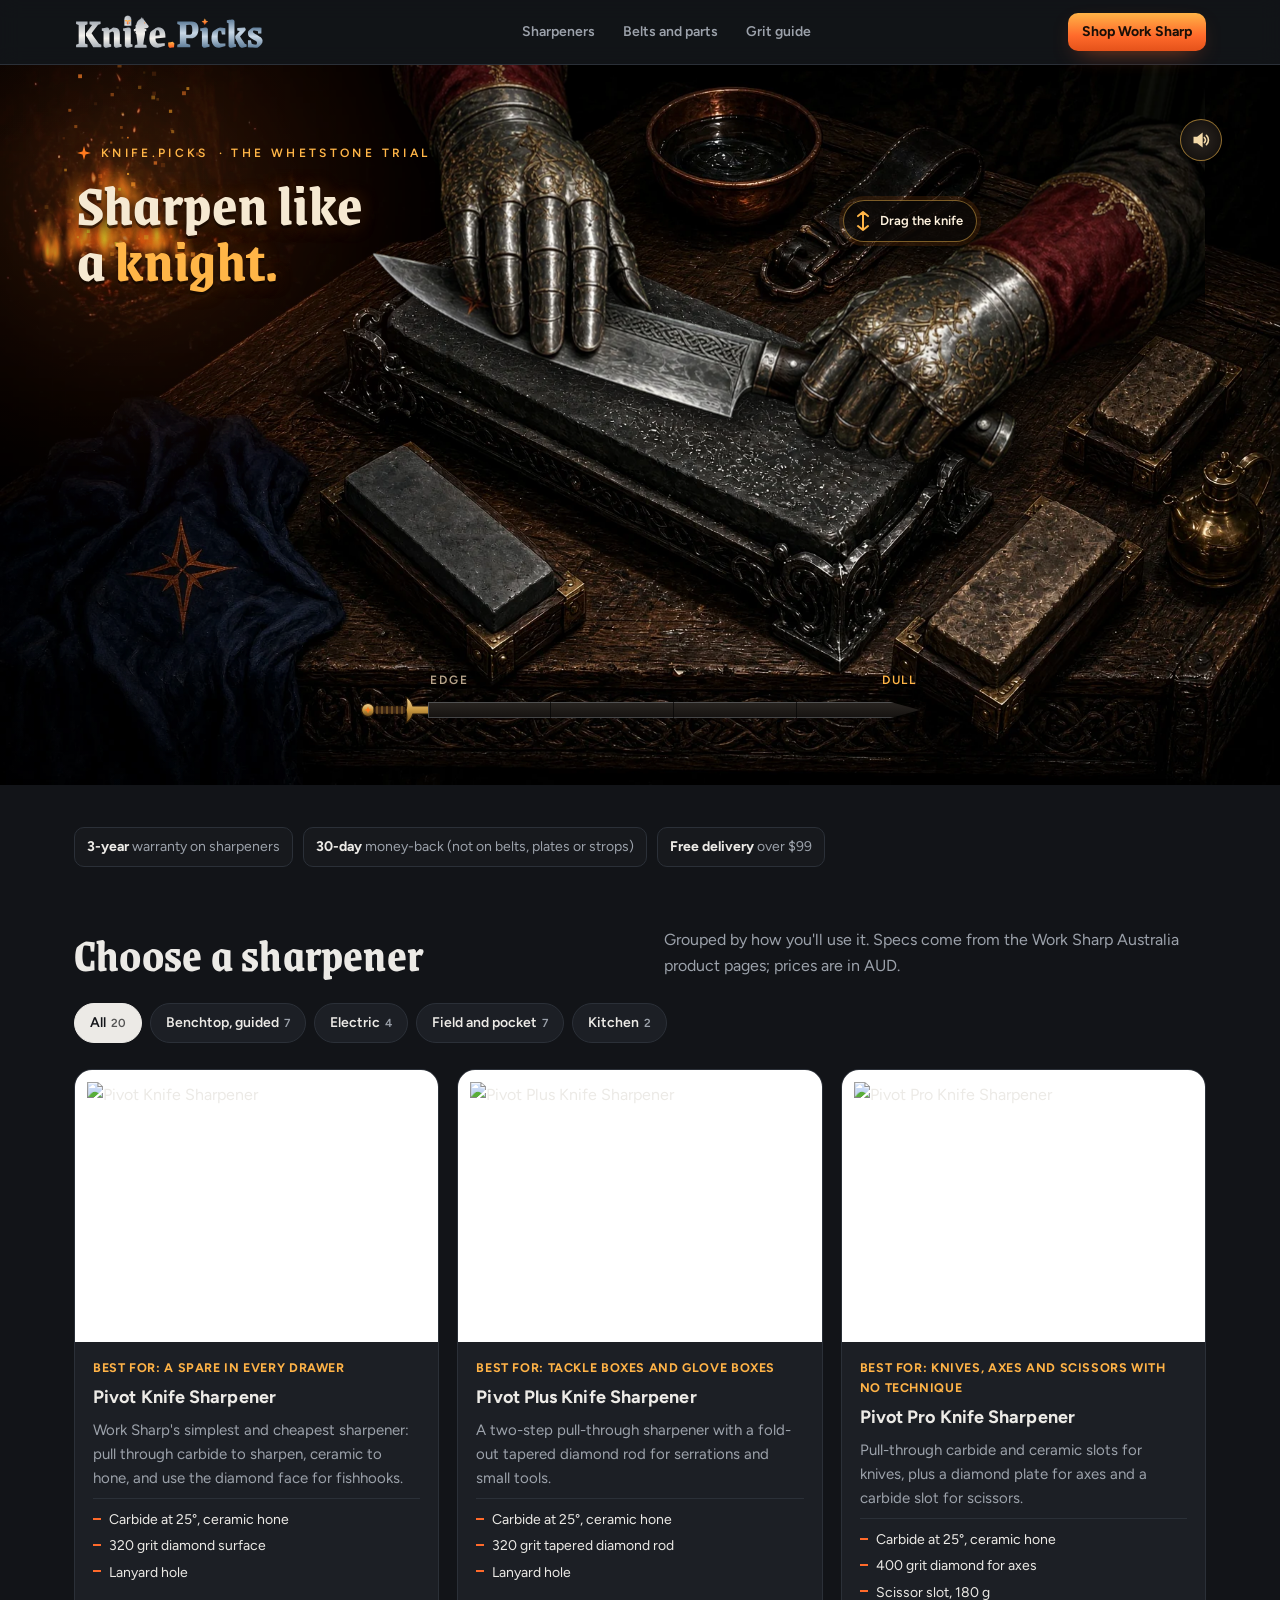
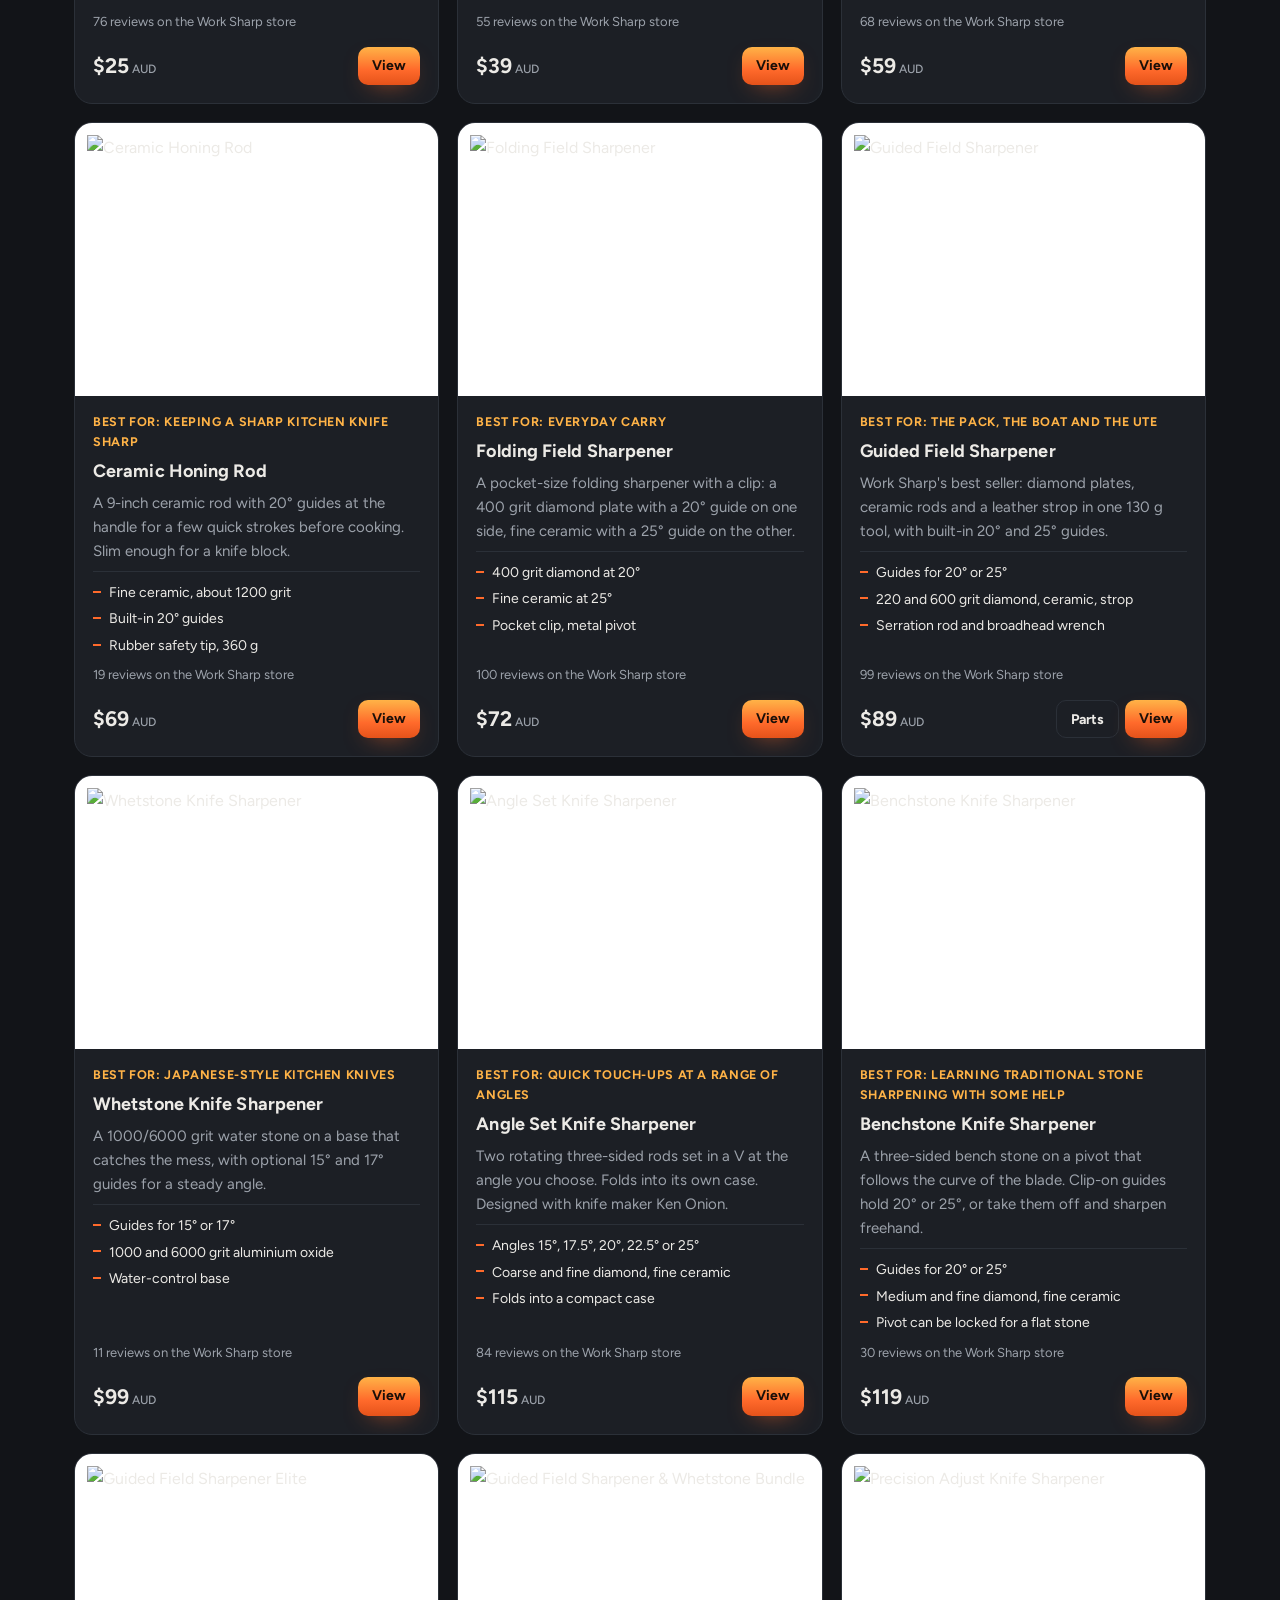
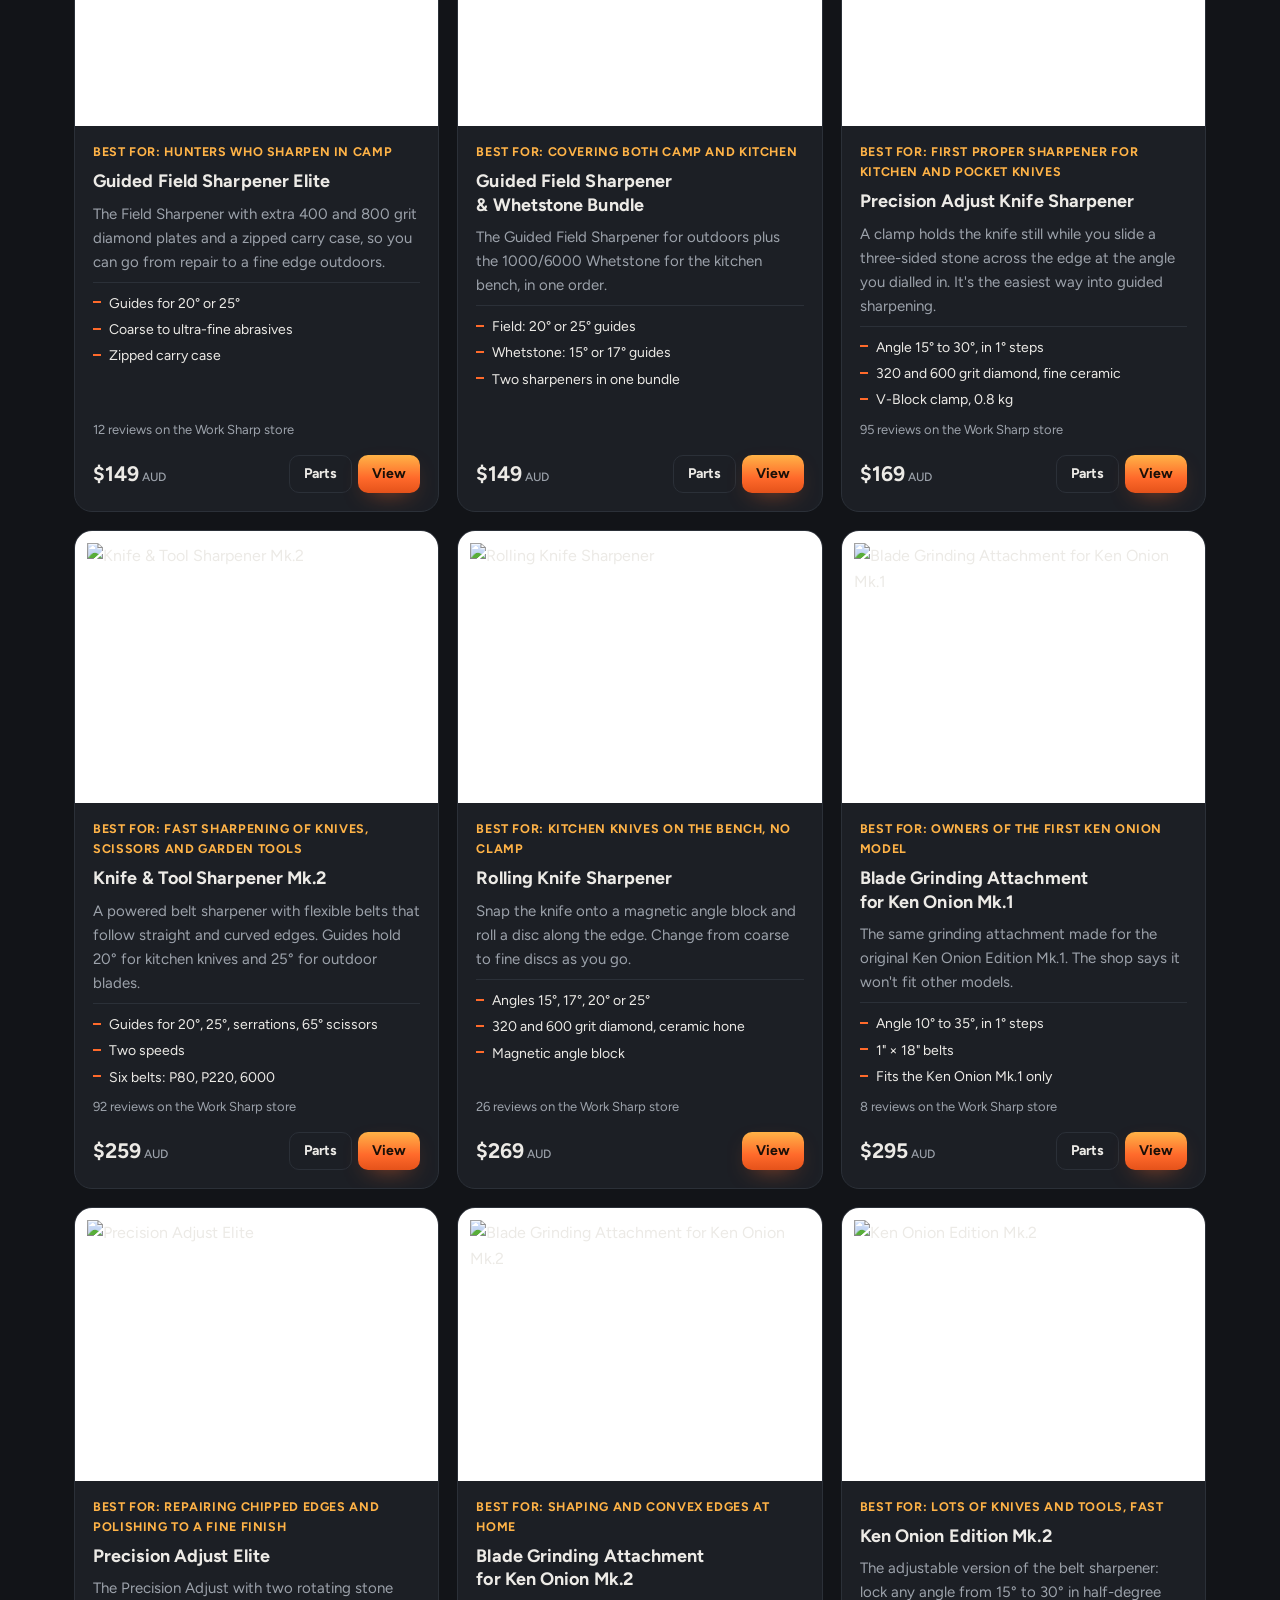
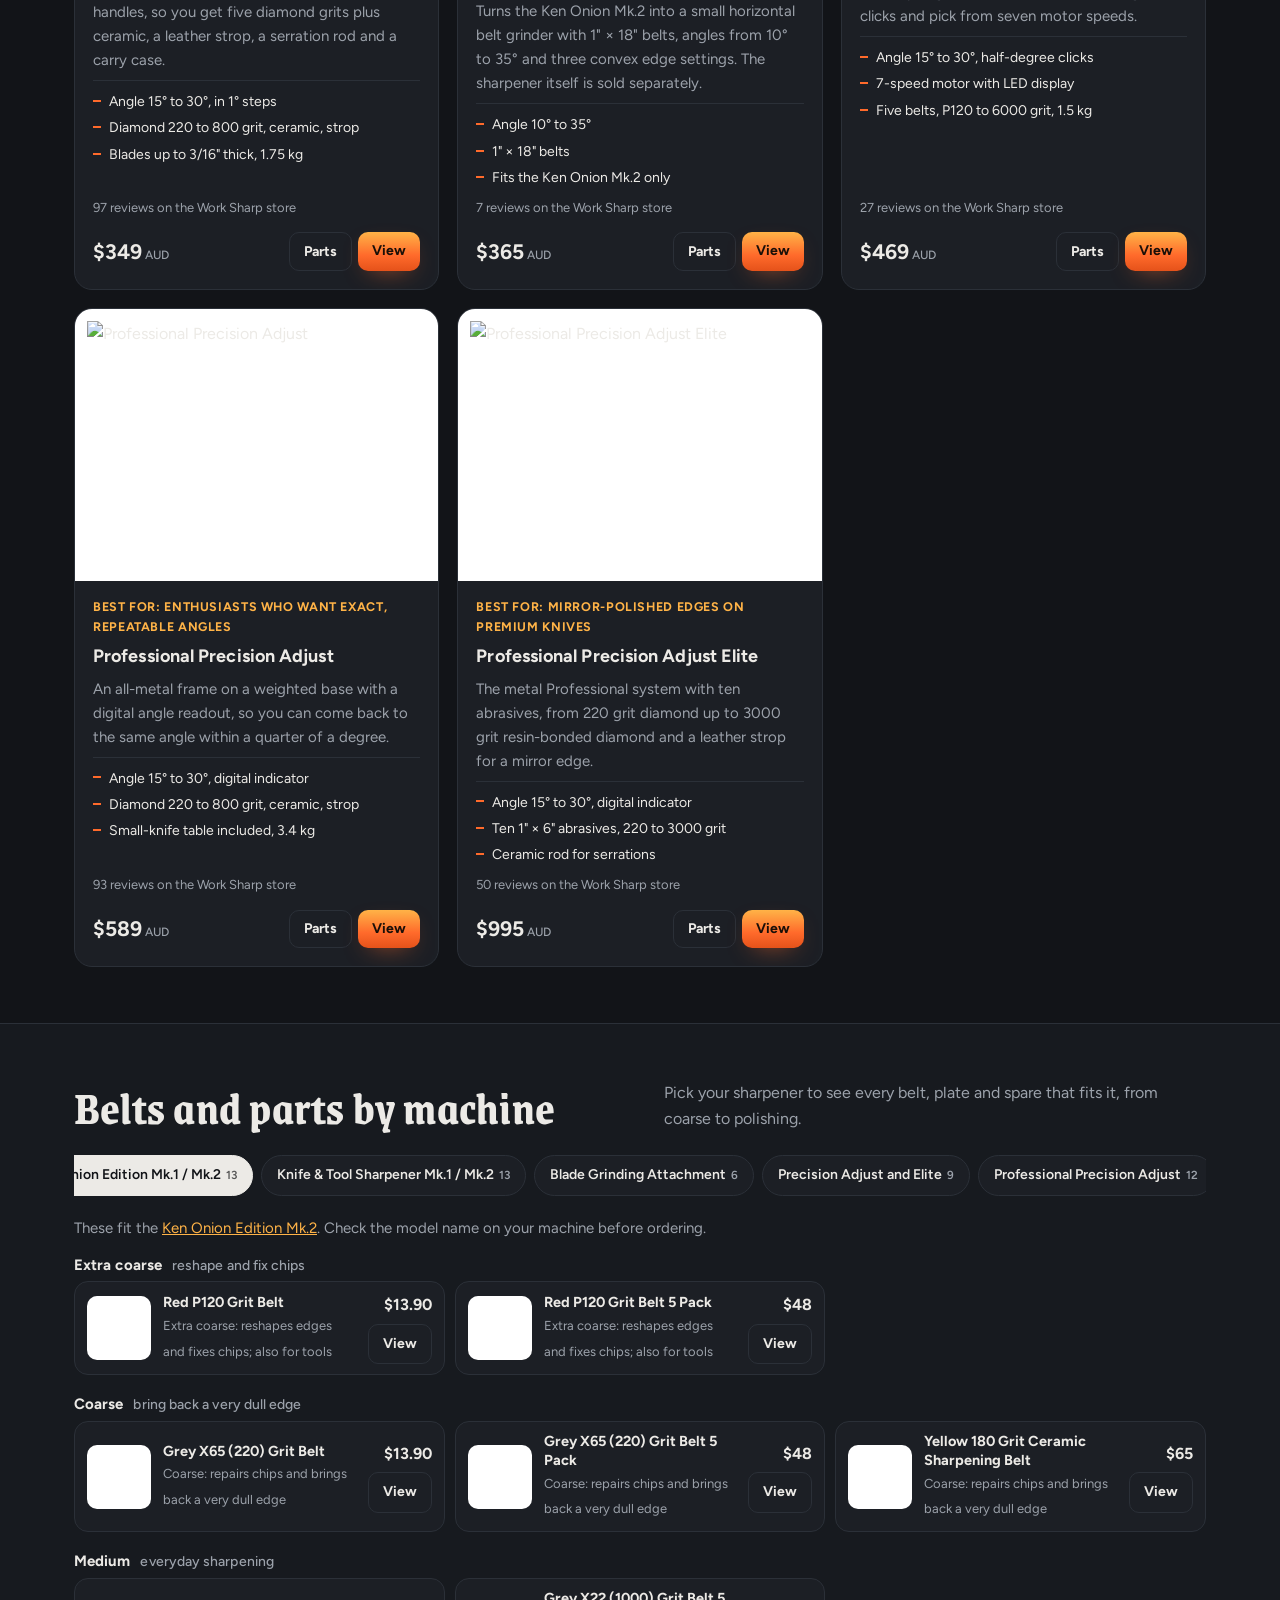
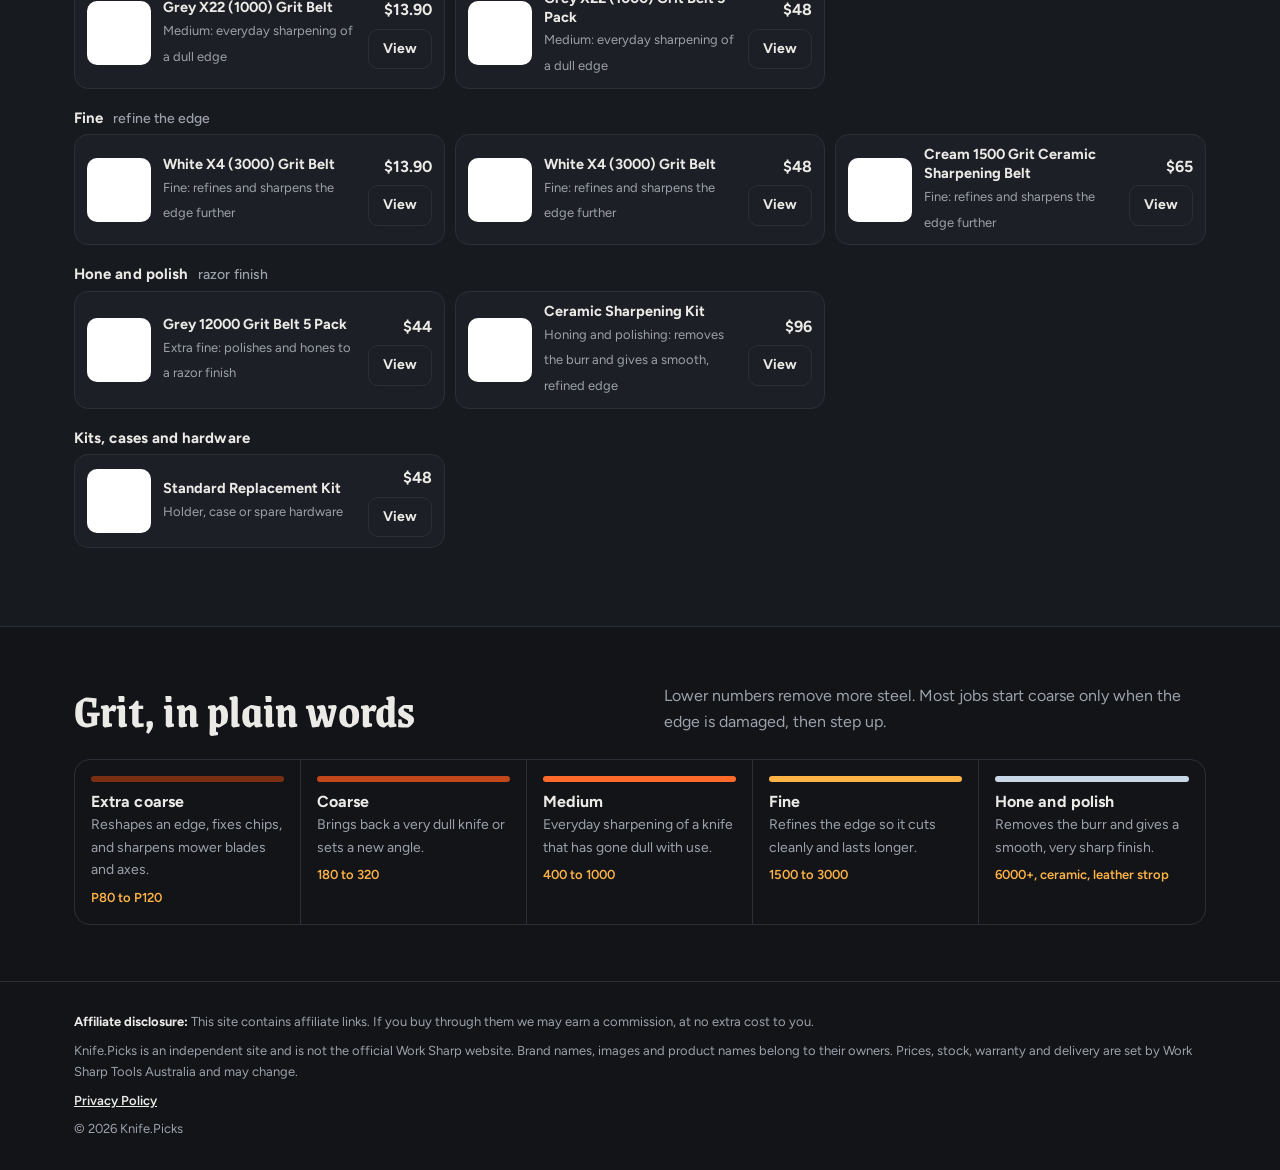
==== commit d13386c0: "Knife.Picks: trim hero text (sub line, skip link, reward line)" ====
--- a/index.html
+++ b/index.html
@@ -228,8 +228,6 @@
   <div class="kh-copy">
     <div class="eyebrow"><span class="eb-long"><svg viewBox="-10 -10 20 20"><path d="M0-10L2.2-2.2 10 0 2.2 2.2 0 10-2.2 2.2-10 0-2.2-2.2Z" fill="#ff7a1f"/></svg>Knife.Picks<span class="eb-x"> · The whetstone trial</span></span></div>
     <h1>Sharpen like<br>a <em>knight.</em></h1>
-    <p class="kh-sub">Grab the knife and drag it up and down the stone. Keep going until the edge meter is full.</p>
-    <a class="kh-skip" href="#sharpeners">Skip to the sharpeners ↓</a>
   </div>
 
   <div class="kh-stage" id="stage">
@@ -260,7 +258,6 @@
 
     <div class="reward" id="reward">
       <div class="big">Razor sharp.</div>
-      <p>Nice work. Now find a sharpener that gets your knives like this at home, without the gauntlets.</p>
       <div class="btns">
         <a class="kh-btn" href="#sharpeners">See the sharpeners
           <svg width="14" height="14" viewBox="0 0 14 14" fill="none" stroke="currentColor" stroke-width="2.2" stroke-linecap="round"><path d="M7 1v11M2 7l5 5 5-5"/></svg></a>
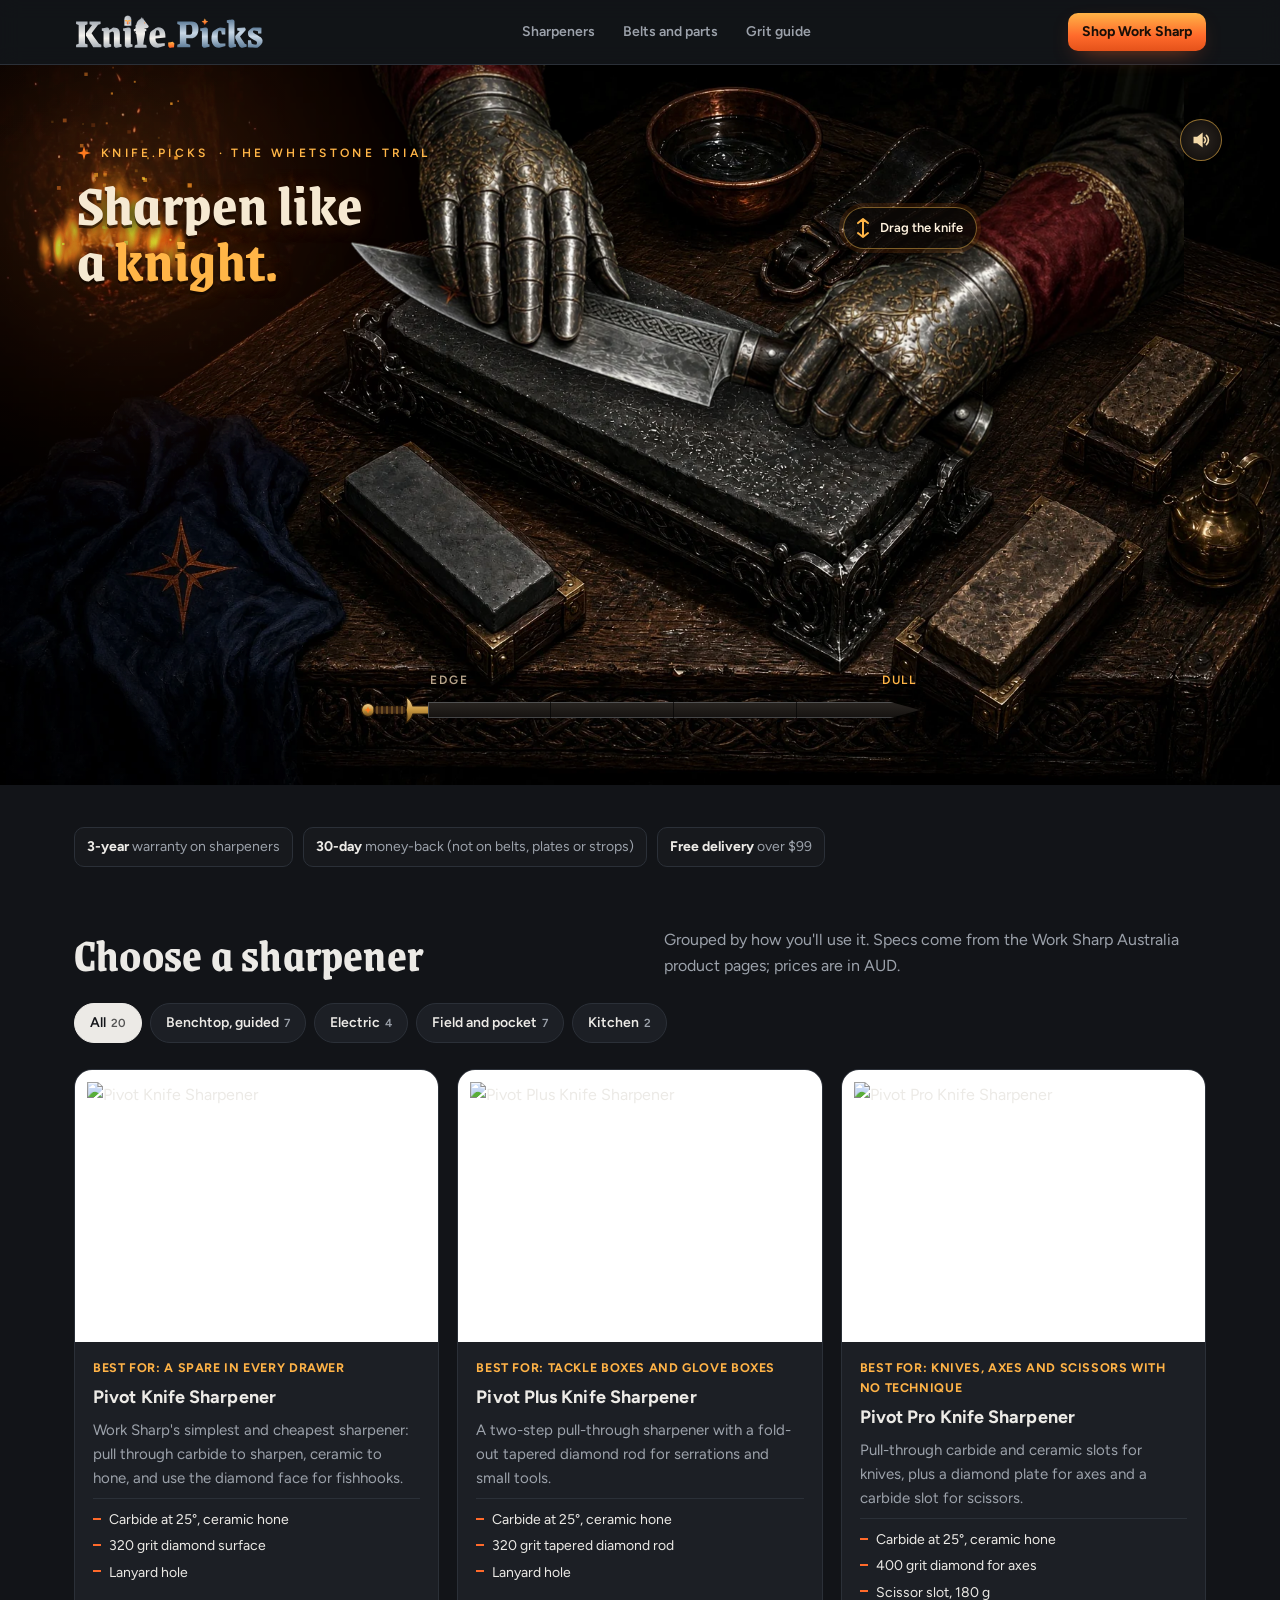
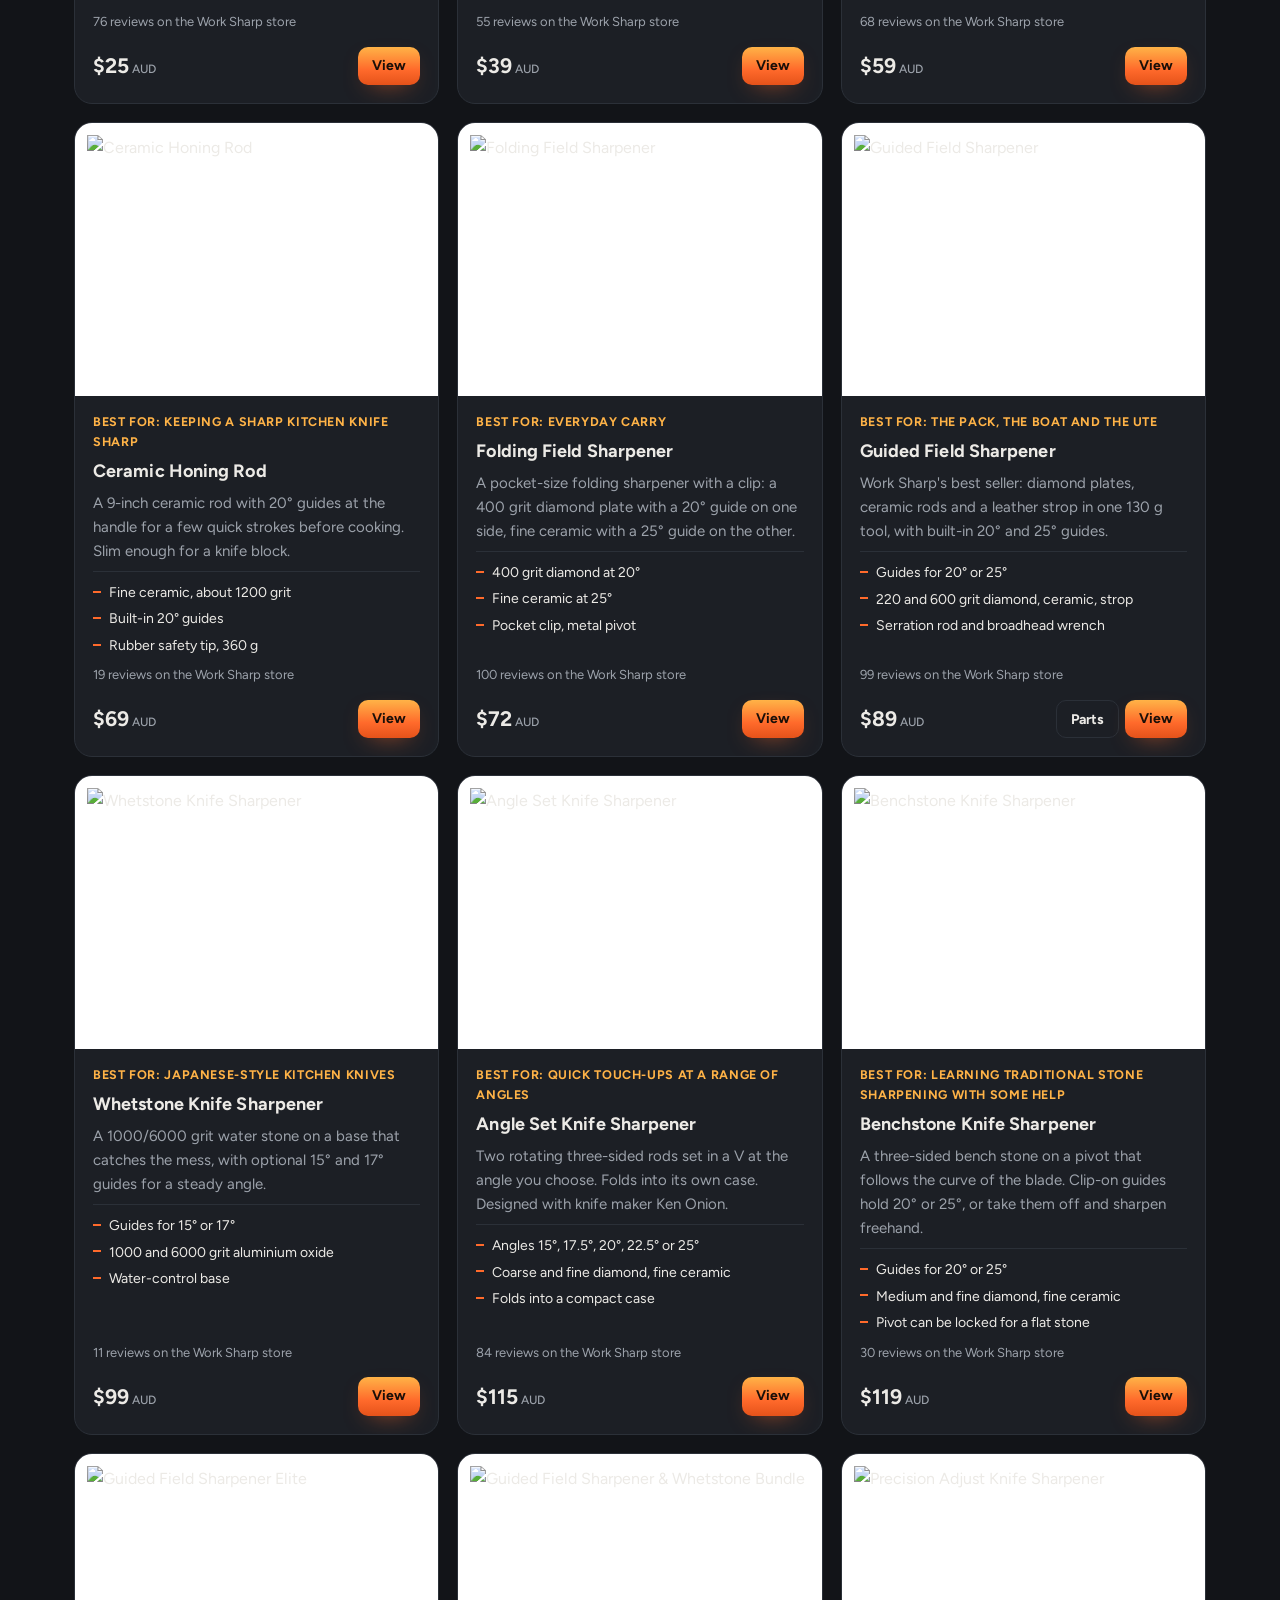
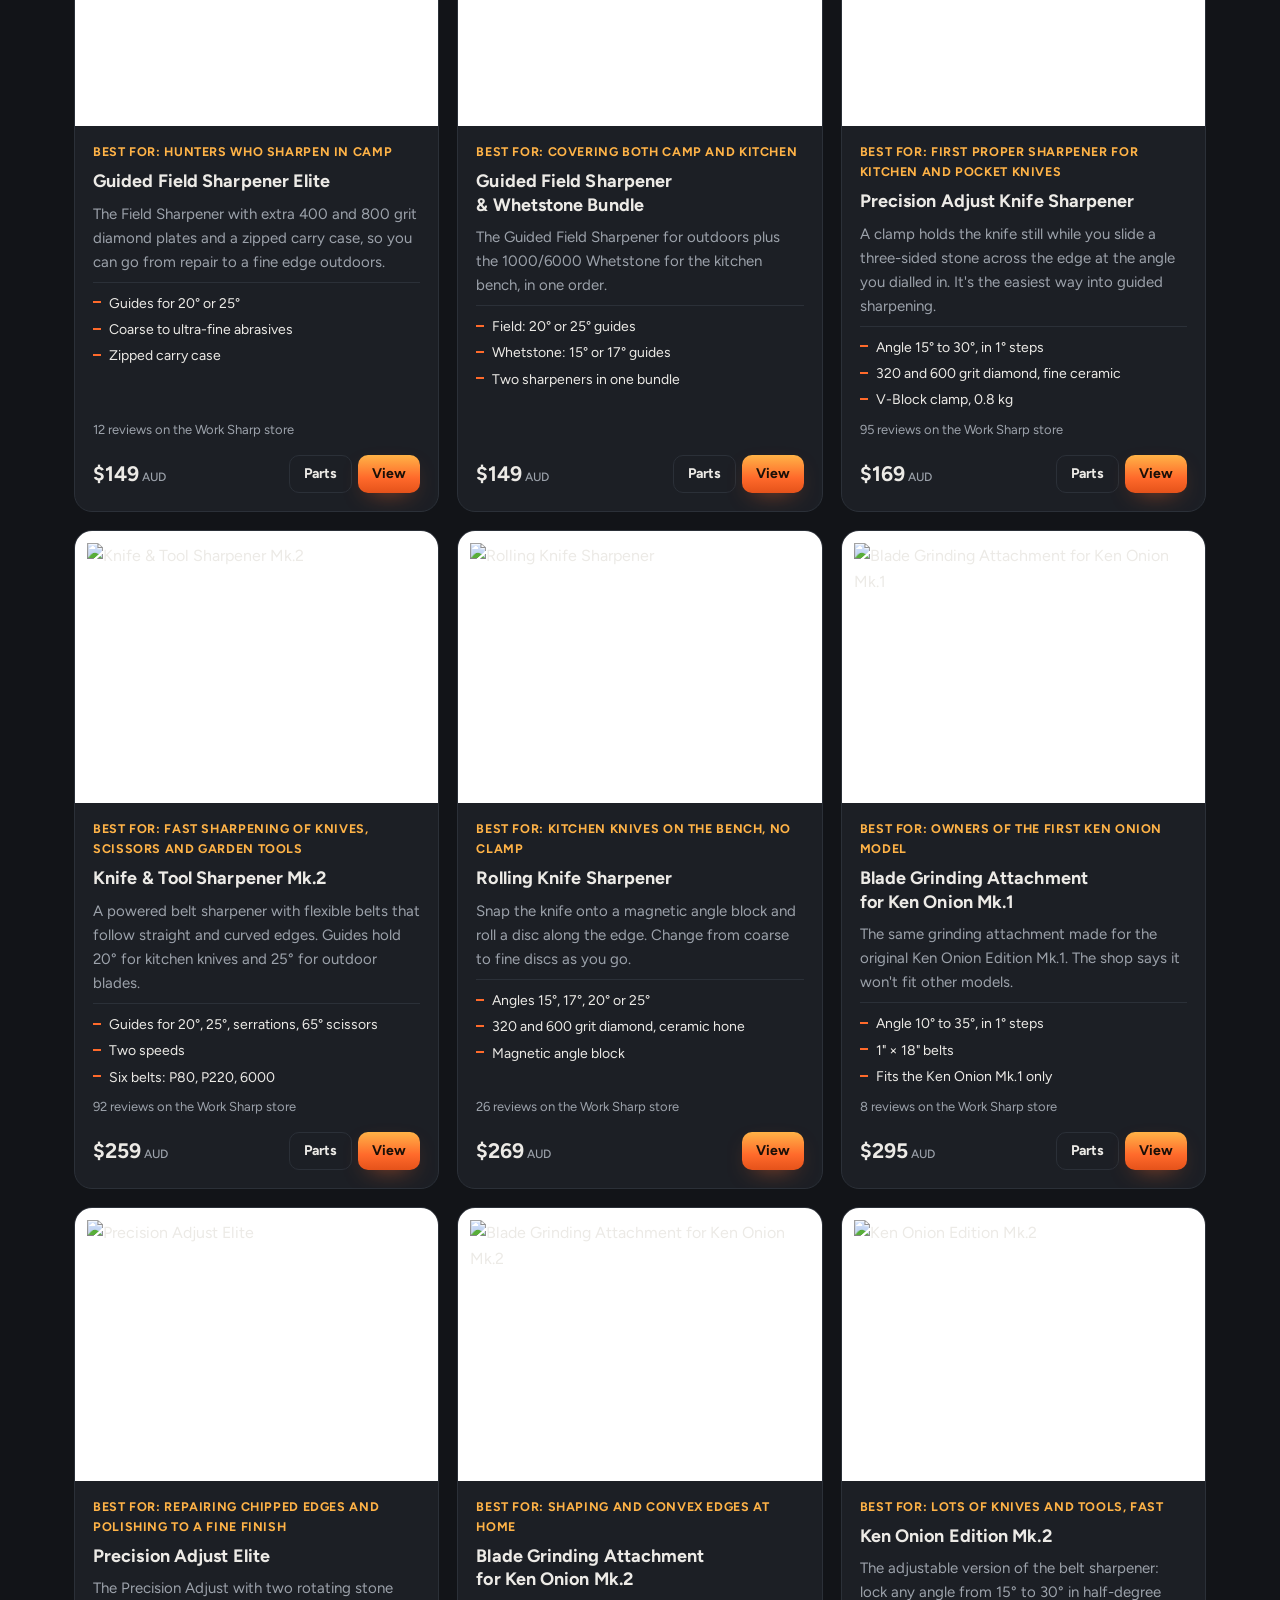
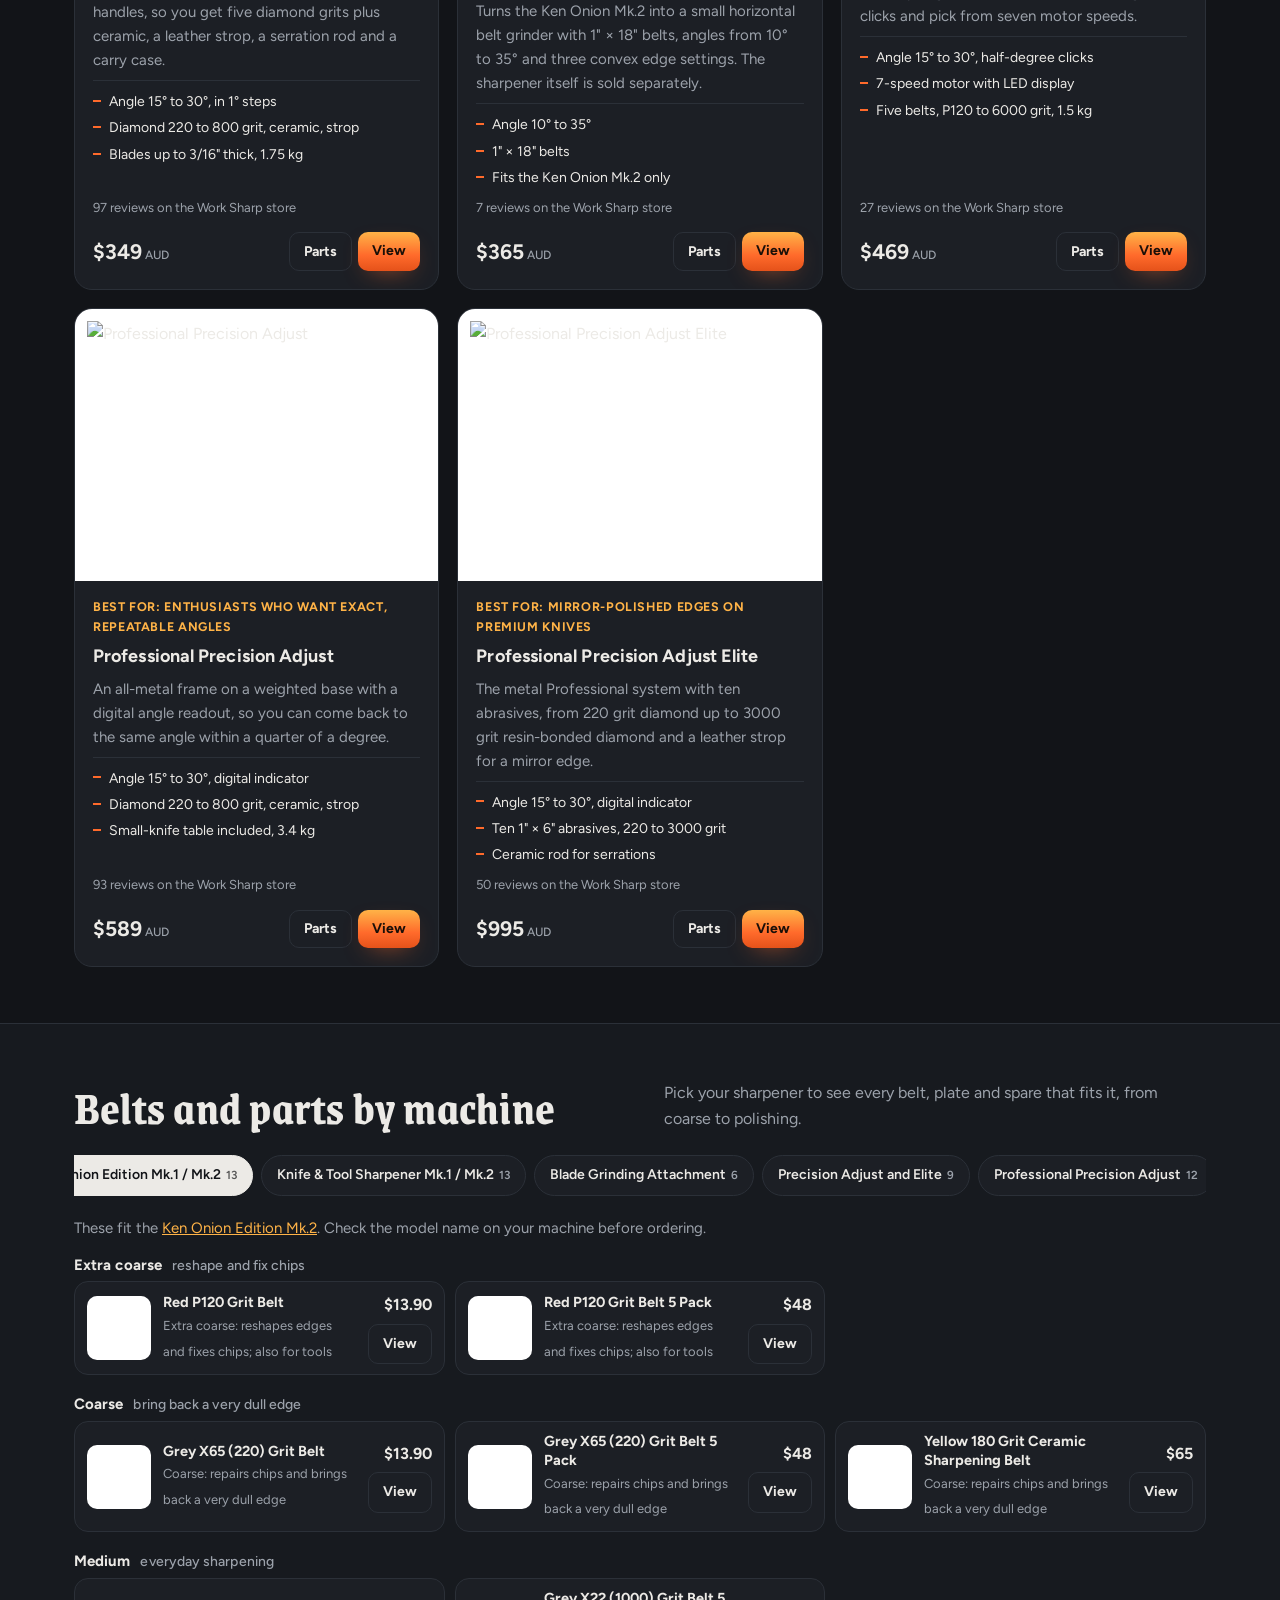
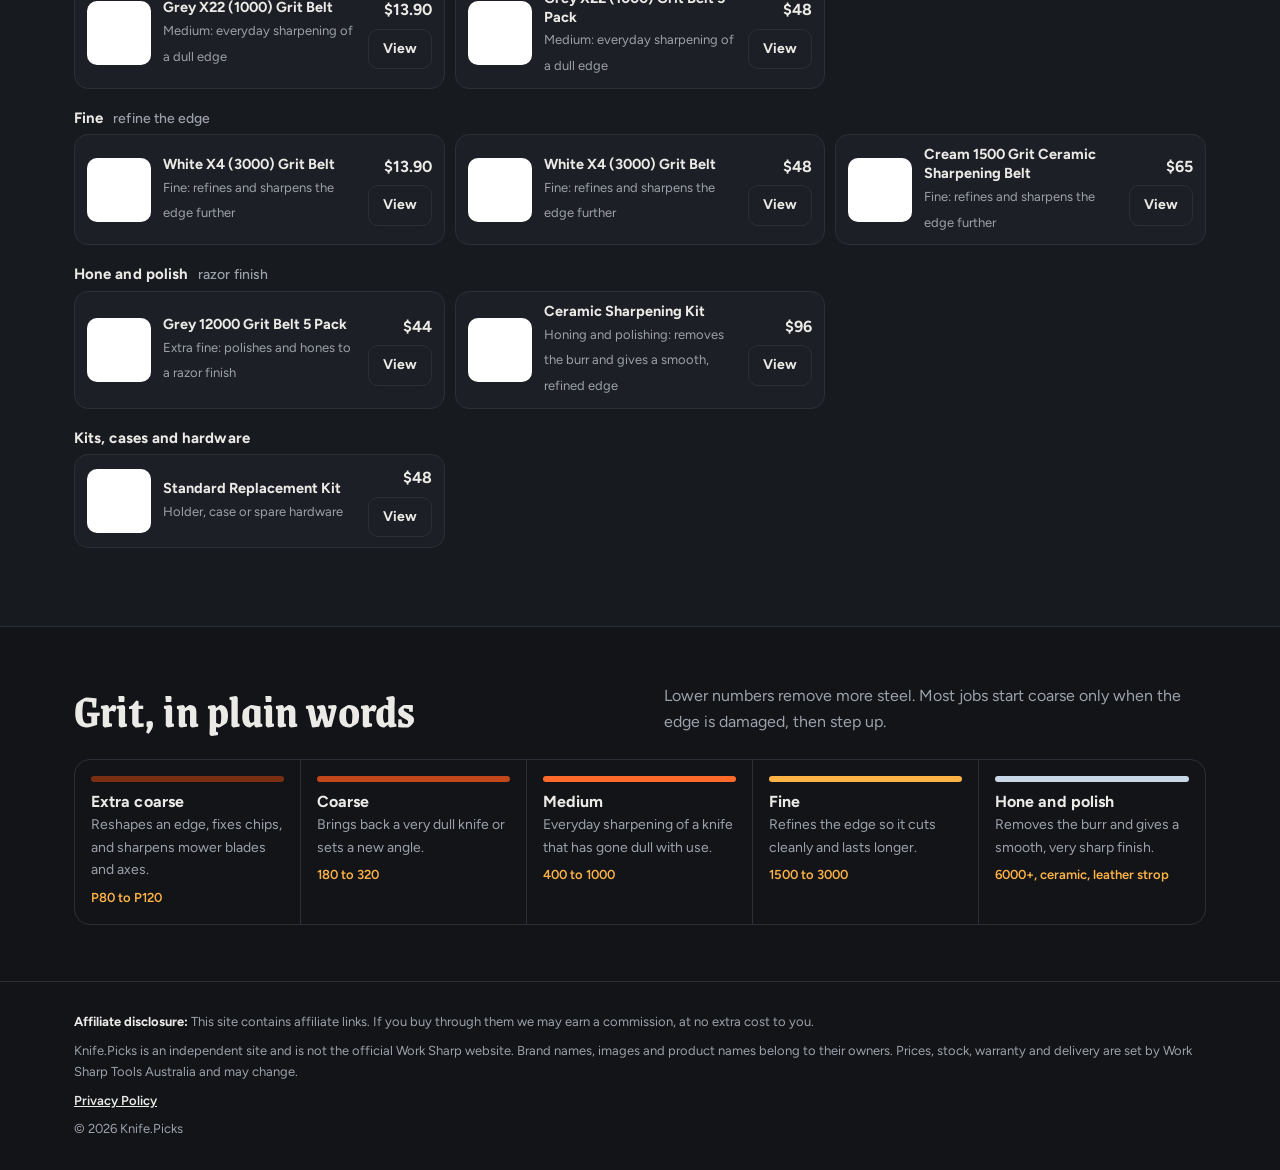
==== commit 452405e7: "Knife.Picks: gauntlet arms replace the reward buttons Co-Authored-By: Claude Opus 5.5 <noreply@anthr" ====
--- a/index.html
+++ b/index.html
@@ -107,6 +107,23 @@
 @media(max-width:860px){.head{grid-template-columns:1fr}nav.top{display:none}}
 @media(max-width:760px){.wrap{padding-inline:16px}.hero{padding-block:22px 8px}.hero p{font-size:16.5px}section{padding-block:40px}.logo img{height:28px}.rows{grid-template-columns:1fr}.grit{grid-template-columns:1fr}}
 @media(prefers-reduced-motion:reduce){*{transition:none!important}html{scroll-behavior:auto}}
+/* ===== hai cánh tay giáp (thay hai nút) ===== */
+.reward{max-width:none}
+.arms{position:relative;display:flex;align-items:center;width:min(560px,38vw);margin-top:6px;pointer-events:auto;
+  -webkit-mask-image:linear-gradient(90deg,transparent,#000 9%,#000 91%,transparent);mask-image:linear-gradient(90deg,transparent,#000 9%,#000 91%,transparent)}
+.arm{display:block;flex:1 1 0;min-width:0;padding:0;margin:0;border:0;background:none;cursor:pointer;line-height:0;transition:filter .25s;filter:drop-shadow(0 6px 14px rgba(0,0,0,.85))}
+.arm img{display:block;width:100%;height:auto}
+.arm-l{flex-basis:906px}.arm-r{flex-basis:882px}
+.arm:hover,.arm:focus-visible{filter:brightness(1.3) drop-shadow(0 0 10px rgba(255,170,70,.5))}
+.arm:focus-visible{outline:none}
+.arm-spark{position:absolute;z-index:2;left:50.6%;top:51.5%;width:44px;height:44px;margin:-22px 0 0 -22px;pointer-events:none;
+  background:radial-gradient(circle,#fff6d8 0 6%,#ffb547 14%,rgba(255,122,31,.55) 30%,transparent 62%)}
+.arm-spark::before,.arm-spark::after{content:"";position:absolute;left:50%;top:50%;background:linear-gradient(90deg,transparent,#ffe1a3,transparent);width:46px;height:2px;margin:-1px 0 0 -23px}
+.arm-spark::after{transform:rotate(90deg)}
+
+.meter{transition:opacity .4s}.meter.done{opacity:0}
+@media (max-width:760px){ .arms{width:100%;margin-top:4px} .arm-spark{width:34px;height:34px;margin:-17px 0 0 -17px} }
+
 </style>
 <style id="kh-css">
 section.kh-hero{padding:0}
@@ -258,10 +275,10 @@
 
     <div class="reward" id="reward">
       <div class="big">Razor sharp.</div>
-      <div class="btns">
-        <a class="kh-btn" href="#sharpeners">See the sharpeners
-          <svg width="14" height="14" viewBox="0 0 14 14" fill="none" stroke="currentColor" stroke-width="2.2" stroke-linecap="round"><path d="M7 1v11M2 7l5 5 5-5"/></svg></a>
-        <button class="kh-btn kh-ghost" id="again" type="button">Sharpen again</button>
+      <div class="arms" id="arms">
+        <a class="arm arm-l" href="#sharpeners" aria-label="See the sharpeners"><img src="assets/img/hero/arm-left.webp" alt="" width="906" height="490"></a>
+        <span class="arm-spark" aria-hidden="true"></span>
+        <button class="arm arm-r" id="again" type="button" aria-label="Sharpen again"><img src="assets/img/hero/arm-right.webp" alt="" width="882" height="490"></button>
       </div>
     </div>
 
@@ -621,8 +638,12 @@
       .add(() => sweep(1.1, 1), 0)
       .add(() => sweep(1.1, .8), .9)
       .to('#reward', {autoAlpha:1, duration:.5, ease:'power2.out'}, .25)
-      .from('#reward', {y:24, duration:.6, ease:'back.out(1.6)'}, .25);
-  }
+      .from('#reward', {y:24, duration:.6, ease:'back.out(1.6)'}, .25)
+      .from('.arm-l', {x:-40, duration:.9, ease:'power3.out'}, .3)
+      .from('.arm-r', {x:40, duration:.9, ease:'power3.out'}, .3)
+      .from('.arm-spark', {scale:0, autoAlpha:0, duration:.5, ease:'back.out(3)'}, 1.05);
+  }
+  gsap.to('.arm-spark', {scale:1.25, opacity:.75, duration:.9, repeat:-1, yoyo:true, ease:'sine.inOut'});
   $('again').addEventListener('click', () => {
     done = false; $('meter').classList.remove('done');
     gsap.to('#reward', {autoAlpha:0, duration:.3});
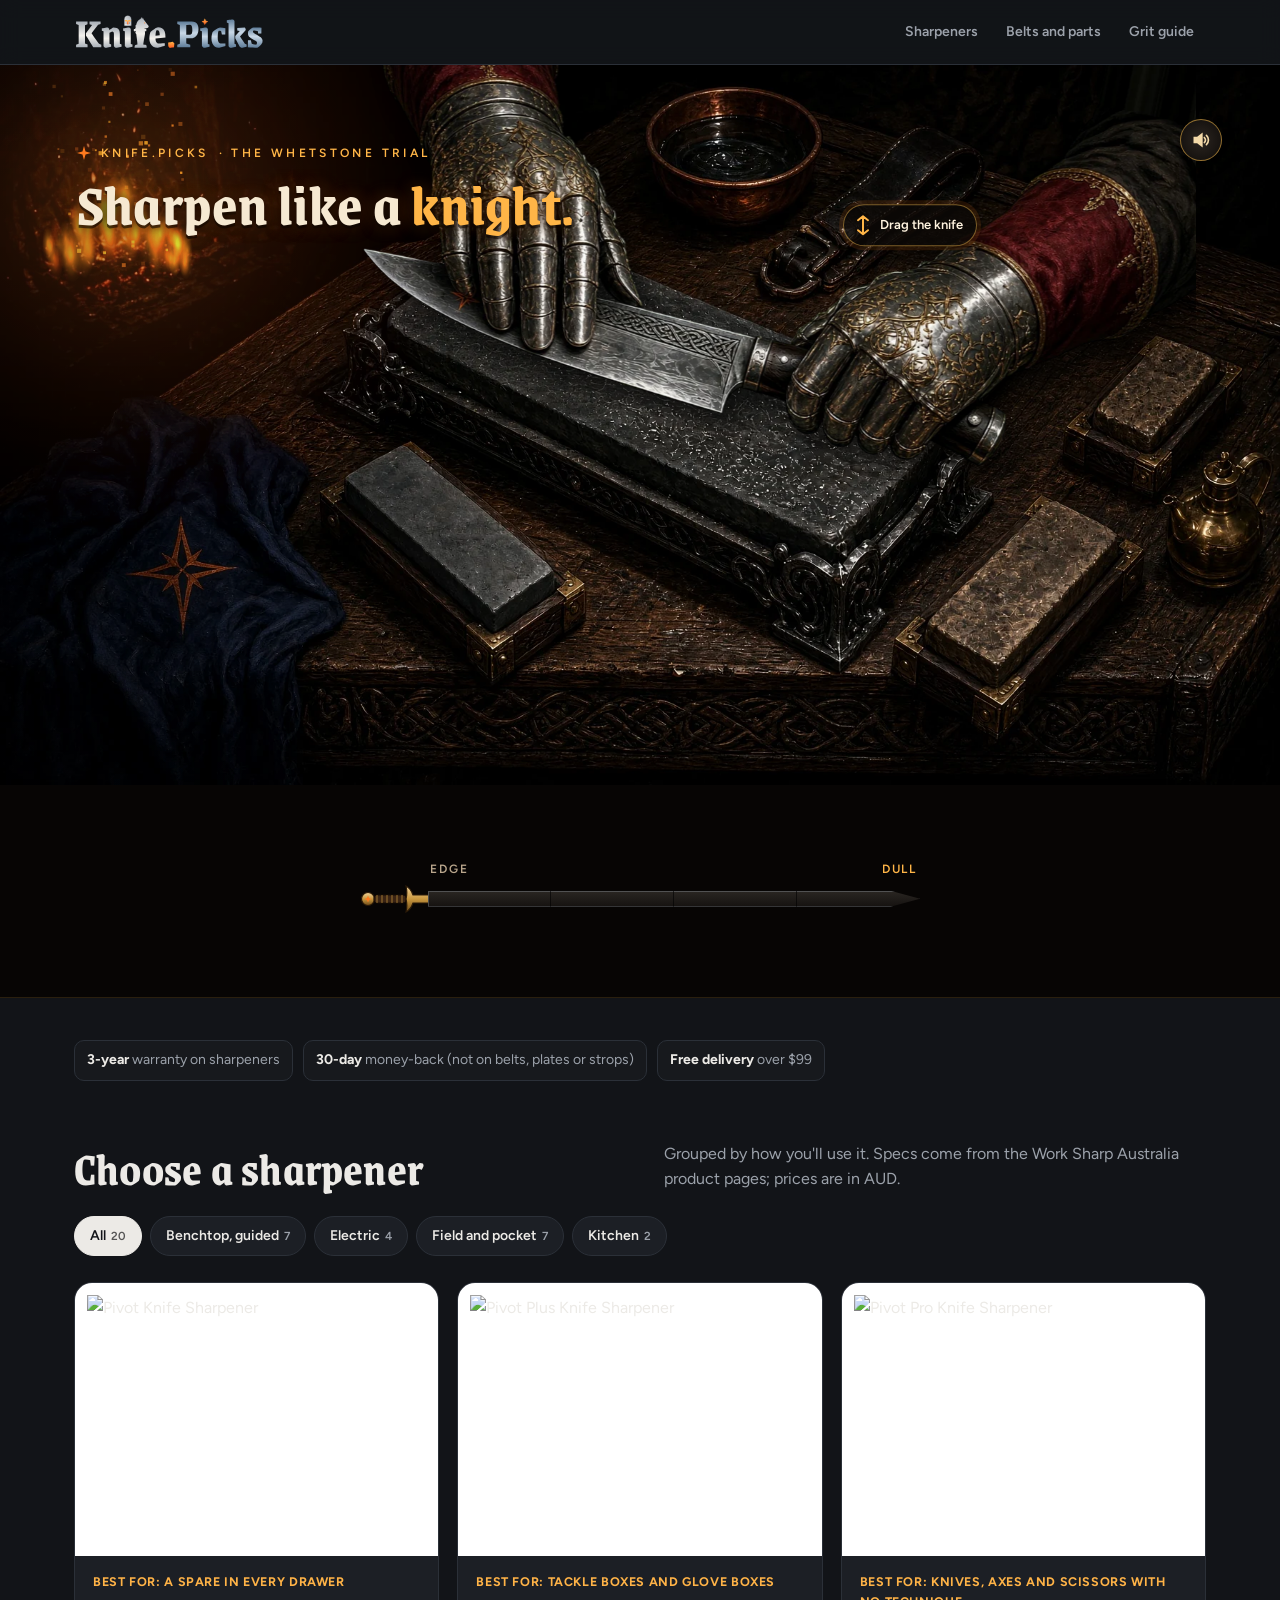
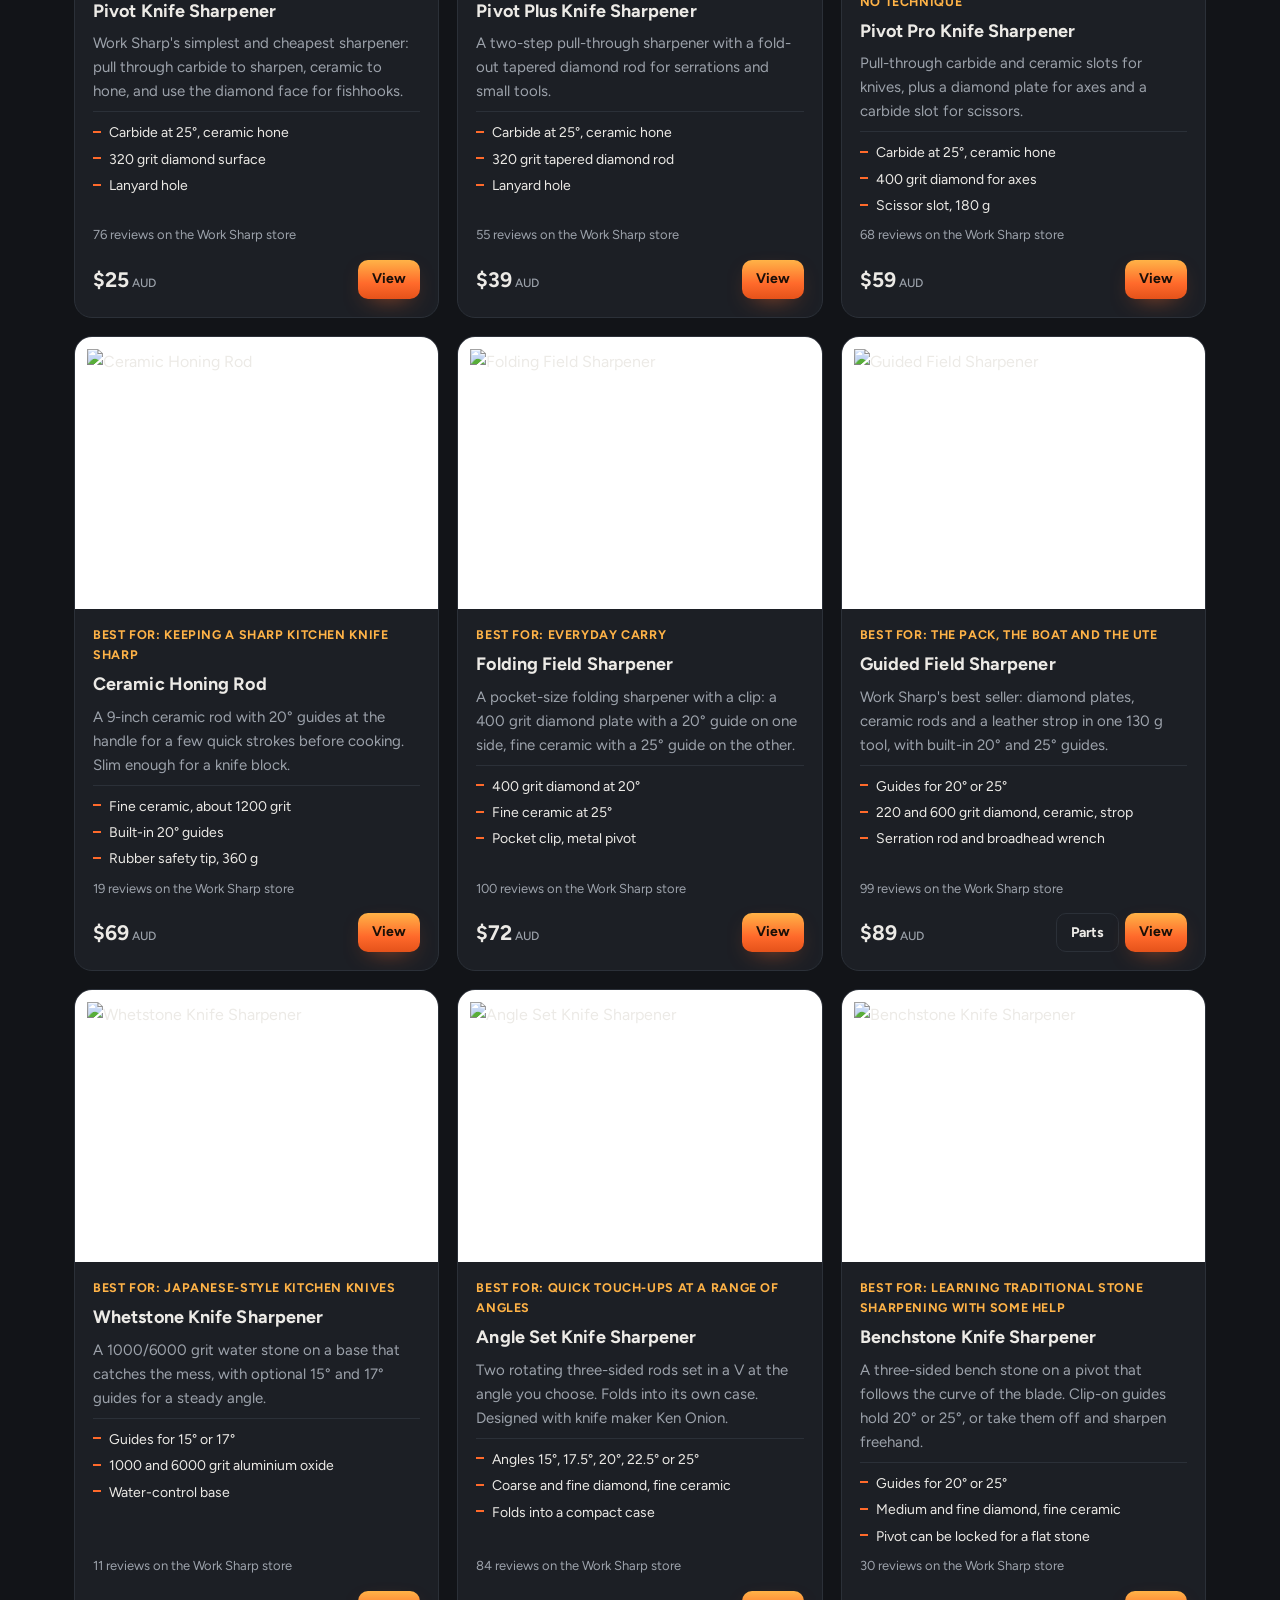
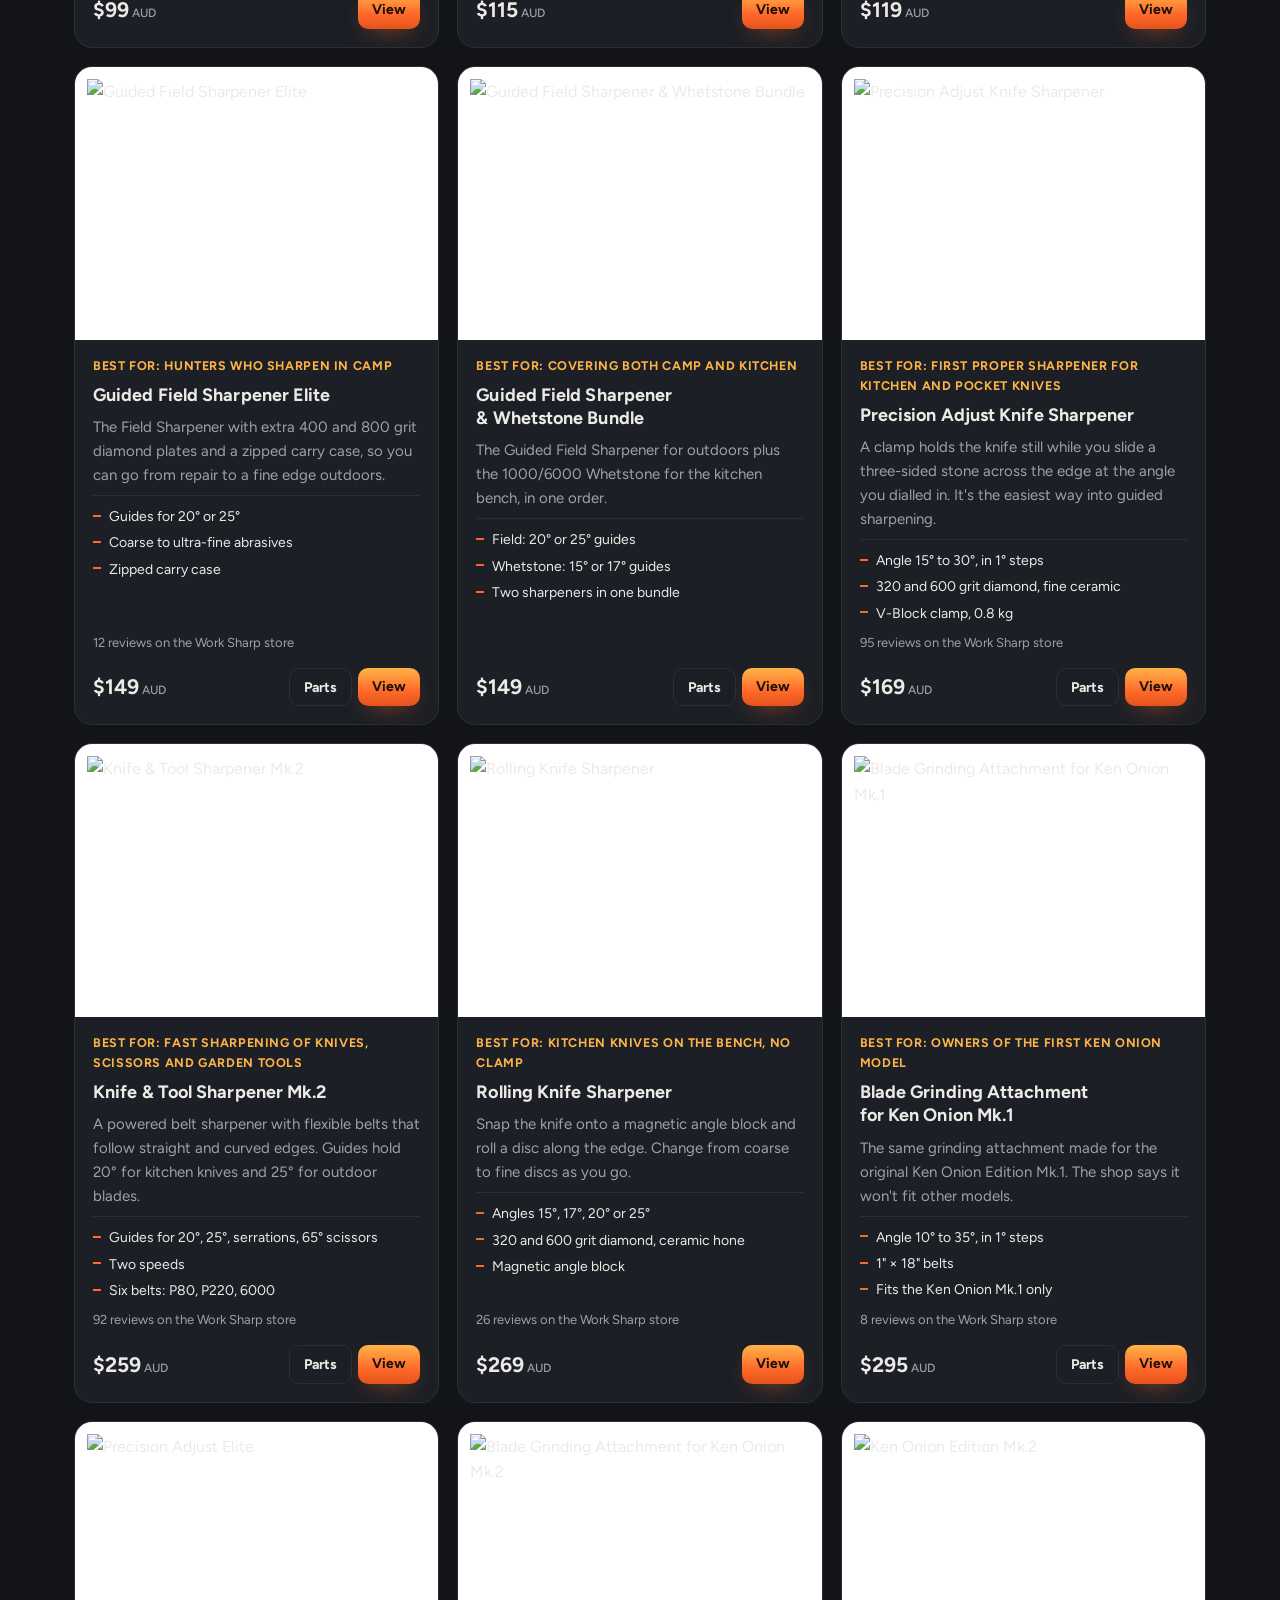
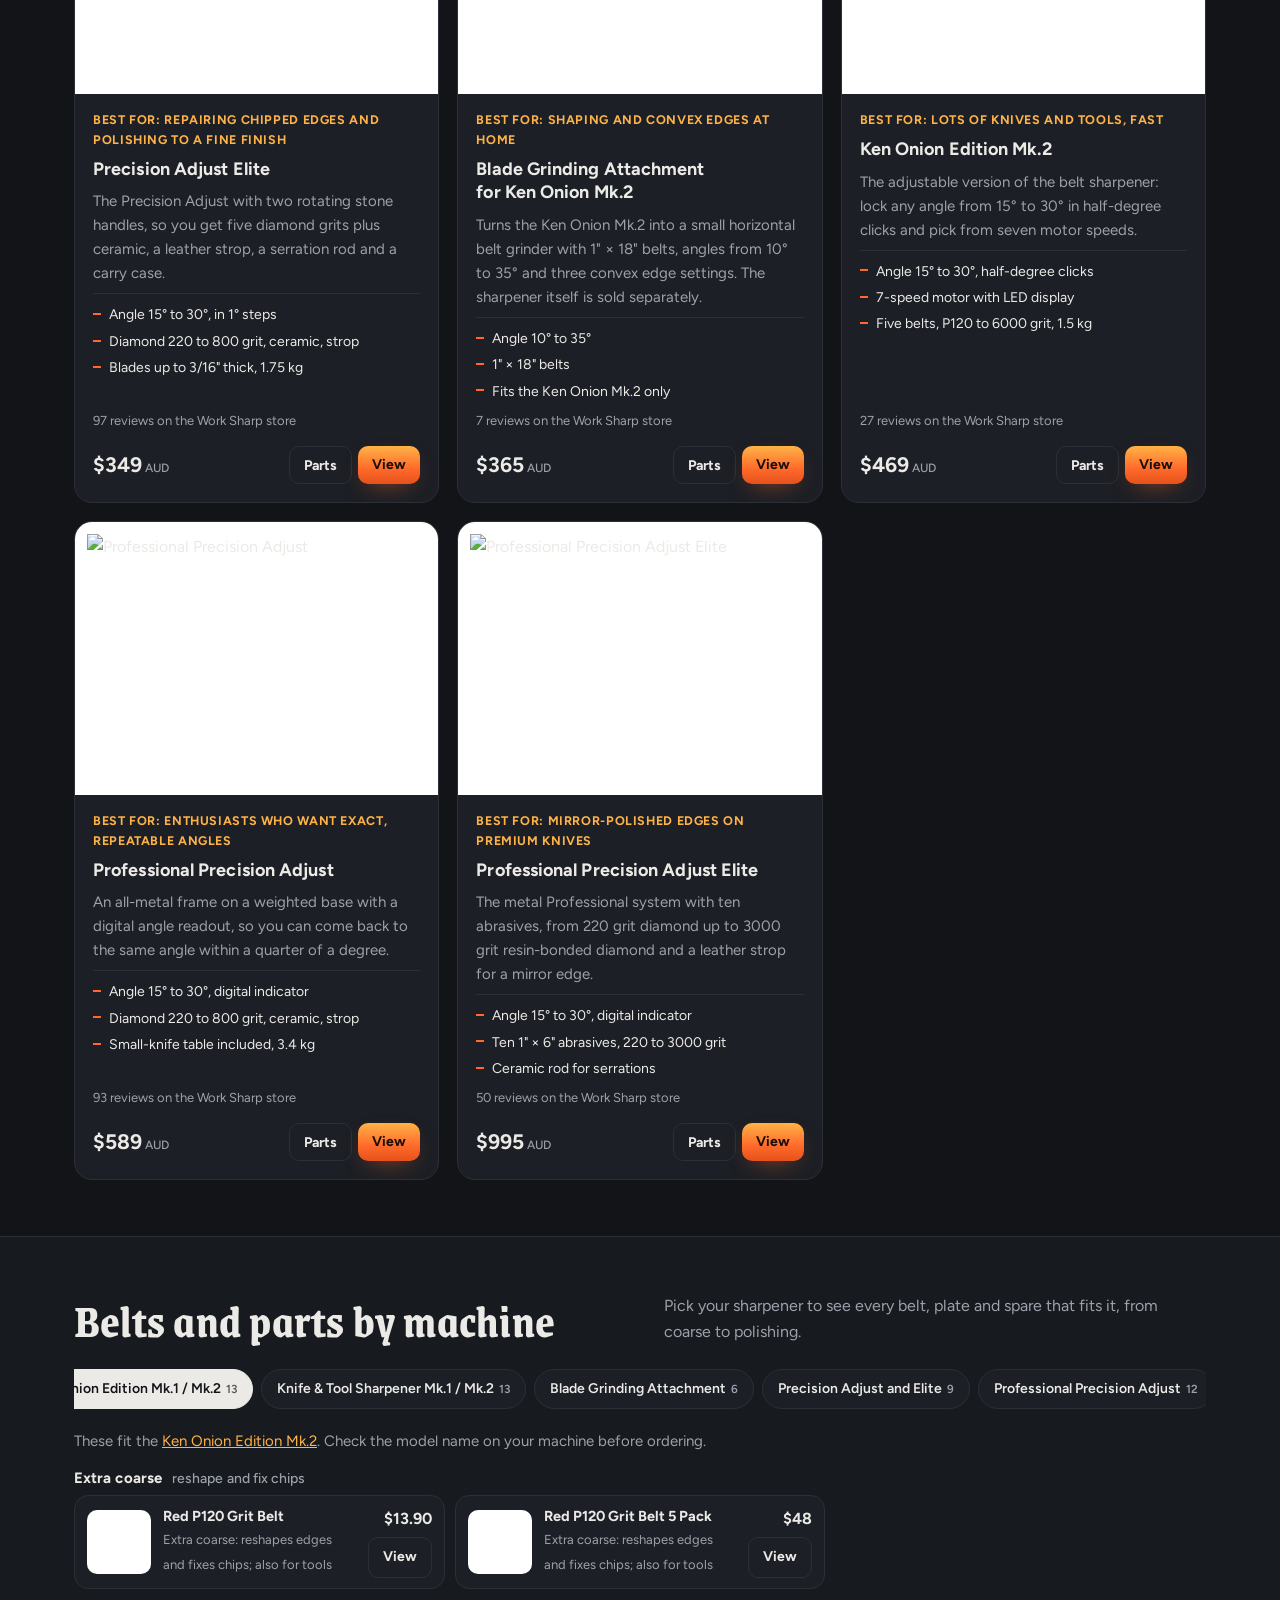
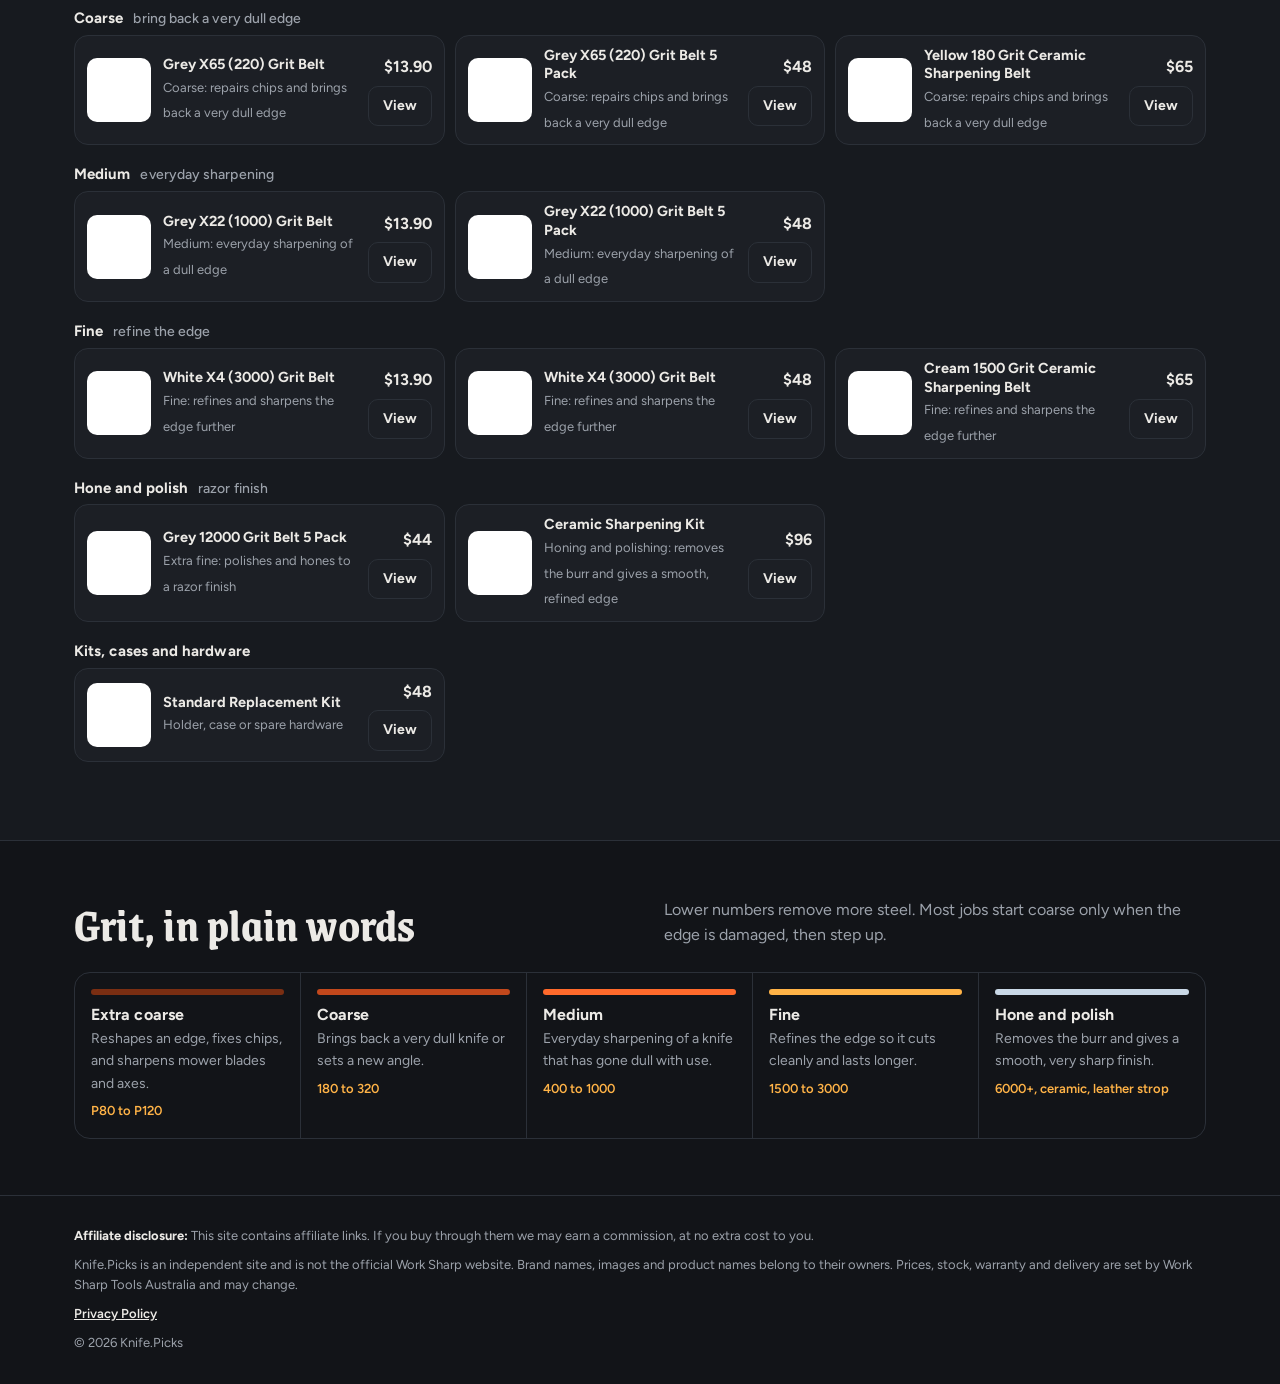
==== commit 649ed8dc: "Knife.Picks: one-line title, no header shop button, meter and arms below the picture Co-Authored-By:" ====
--- a/index.html
+++ b/index.html
@@ -124,6 +124,15 @@
 .meter{transition:opacity .4s}.meter.done{opacity:0}
 @media (max-width:760px){ .arms{width:100%;margin-top:4px} .arm-spark{width:34px;height:34px;margin:-17px 0 0 -17px} }
 
+/* ===== thanh kiếm + hai cánh tay nằm dưới ảnh ===== */
+.kh-under{display:grid;place-items:center;padding:22px 16px 26px;background:#070504;border-bottom:1px solid rgba(200,151,63,.18)}
+.kh-under .meter,.kh-under .reward{grid-area:1/1;position:relative;left:auto;right:auto;bottom:auto;transform:none}
+.kh-under .meter{width:min(560px,100%)}
+.kh-under .meter.done{opacity:0;visibility:hidden}
+.kh-under .reward{max-width:none;width:min(600px,100%);display:flex;justify-content:center}
+.kh-under .arms{width:100%;margin:0}
+@media (max-width:760px){ .kh-under{padding:16px 12px 20px} }
+
 </style>
 <style id="kh-css">
 section.kh-hero{padding:0}
@@ -202,7 +211,7 @@
 @media (max-width:760px){
   .kh-hero{display:flex;flex-direction:column;background:radial-gradient(120% 80% at 20% 0%,#2a1408,#0b0907 60%)}
   .kh-copy{position:relative;left:auto;top:auto;max-width:none;padding:34px 22px 18px}
-  .kh-hero h1{font-size:44px}
+  .kh-hero h1{font-size:clamp(26px,9vw,44px)}
   .kh-sub{max-width:none;font-size:15px}
   .eb-x{display:none}
   .kh-stage{height:auto;aspect-ratio:1/1.08;min-height:0;--c:70px;--cs:92px}
@@ -221,7 +230,7 @@
 @media (prefers-reduced-motion:reduce){ .firelight{opacity:.5} }
 
 .kh-skip{display:inline-flex;align-items:center;gap:6px;margin-top:14px;font:600 14px/1 Figtree;color:var(--k-ember2);pointer-events:auto;text-decoration:underline;text-underline-offset:3px}
-.kh-hero h1{font-weight:700}
+.kh-hero h1{font-weight:700;white-space:nowrap}
 .kh-facts{display:flex;gap:10px;flex-wrap:wrap;padding-block:18px 4px}
 @media (max-width:760px){ .kh-skip{margin-top:10px;font-size:13px} }
 
@@ -236,7 +245,6 @@
     <a href="#parts">Belts and parts</a>
     <a href="#grit">Grit guide</a>
   </nav>
-  <a class="btn sm" data-main href="#">Shop Work Sharp</a>
 </div></header>
 
 <main>
@@ -244,7 +252,7 @@
 <section class="kh-hero" id="hero">
   <div class="kh-copy">
     <div class="eyebrow"><span class="eb-long"><svg viewBox="-10 -10 20 20"><path d="M0-10L2.2-2.2 10 0 2.2 2.2 0 10-2.2 2.2-10 0-2.2-2.2Z" fill="#ff7a1f"/></svg>Knife.Picks<span class="eb-x"> · The whetstone trial</span></span></div>
-    <h1>Sharpen like<br>a <em>knight.</em></h1>
+    <h1>Sharpen like a <em>knight.</em></h1>
   </div>
 
   <div class="kh-stage" id="stage">
@@ -259,6 +267,13 @@
       Drag the knife
     </div>
 
+    <button class="sound" id="sound" type="button" aria-label="Sound on or off">
+      <svg class="on" viewBox="0 0 24 24" fill="none" stroke="currentColor" stroke-width="2" stroke-linecap="round"><path d="M4 9v6h4l5 4V5L8 9z" fill="currentColor"/><path d="M16 9a4 4 0 010 6M18.5 6.5a7.5 7.5 0 010 11"/></svg>
+      <svg class="off" viewBox="0 0 24 24" fill="none" stroke="currentColor" stroke-width="2" stroke-linecap="round"><path d="M4 9v6h4l5 4V5L8 9z" fill="currentColor"/><path d="M17 9l5 6M22 9l-5 6"/></svg>
+    </button>
+  </div>
+
+  <div class="kh-under">
     <div class="meter" id="meter">
       <div class="kh-row"><span>Edge</span><span class="state" id="state">Dull</span></div>
       <div class="sword">
@@ -274,18 +289,12 @@
     </div>
 
     <div class="reward" id="reward">
-      <div class="big">Razor sharp.</div>
       <div class="arms" id="arms">
         <a class="arm arm-l" href="#sharpeners" aria-label="See the sharpeners"><img src="assets/img/hero/arm-left.webp" alt="" width="906" height="490"></a>
         <span class="arm-spark" aria-hidden="true"></span>
         <button class="arm arm-r" id="again" type="button" aria-label="Sharpen again"><img src="assets/img/hero/arm-right.webp" alt="" width="882" height="490"></button>
       </div>
     </div>
-
-    <button class="sound" id="sound" type="button" aria-label="Sound on or off">
-      <svg class="on" viewBox="0 0 24 24" fill="none" stroke="currentColor" stroke-width="2" stroke-linecap="round"><path d="M4 9v6h4l5 4V5L8 9z" fill="currentColor"/><path d="M16 9a4 4 0 010 6M18.5 6.5a7.5 7.5 0 010 11"/></svg>
-      <svg class="off" viewBox="0 0 24 24" fill="none" stroke="currentColor" stroke-width="2" stroke-linecap="round"><path d="M4 9v6h4l5 4V5L8 9z" fill="currentColor"/><path d="M17 9l5 6M22 9l-5 6"/></svg>
-    </button>
   </div>
 </section>
 
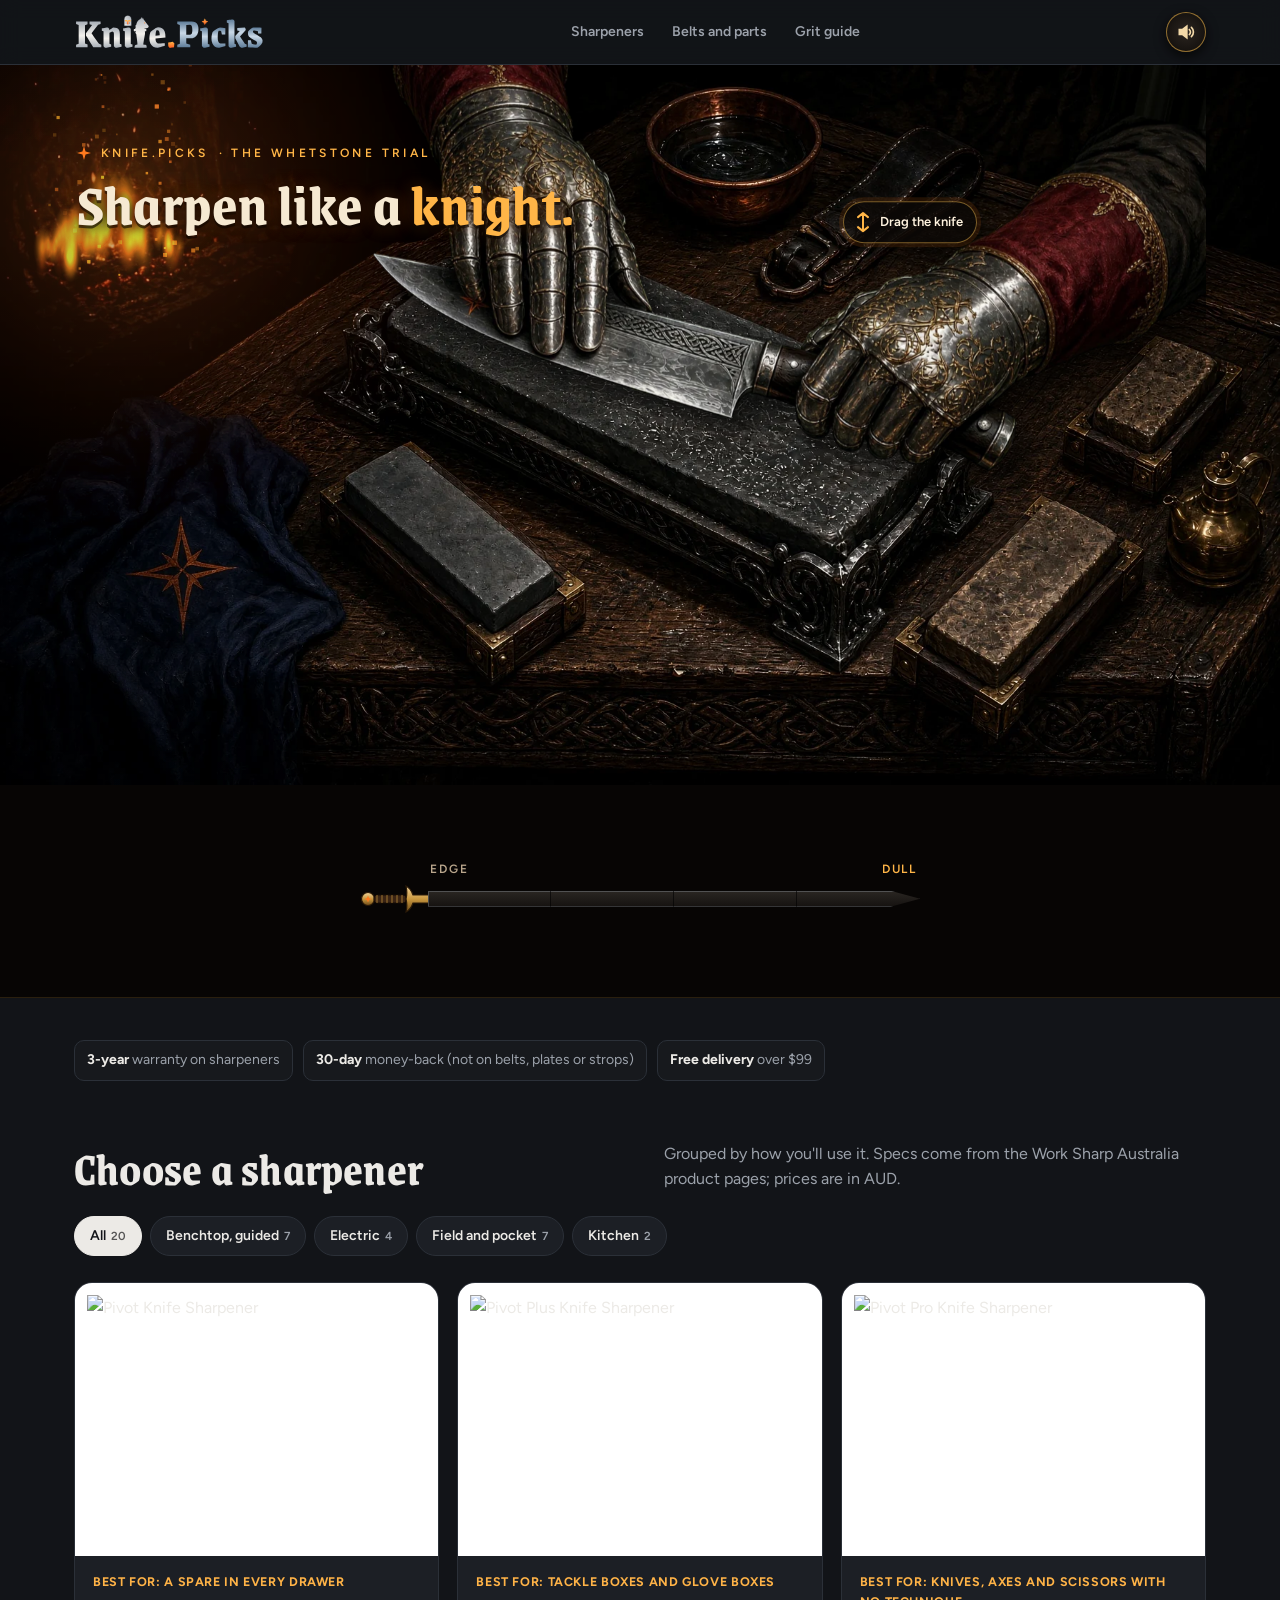
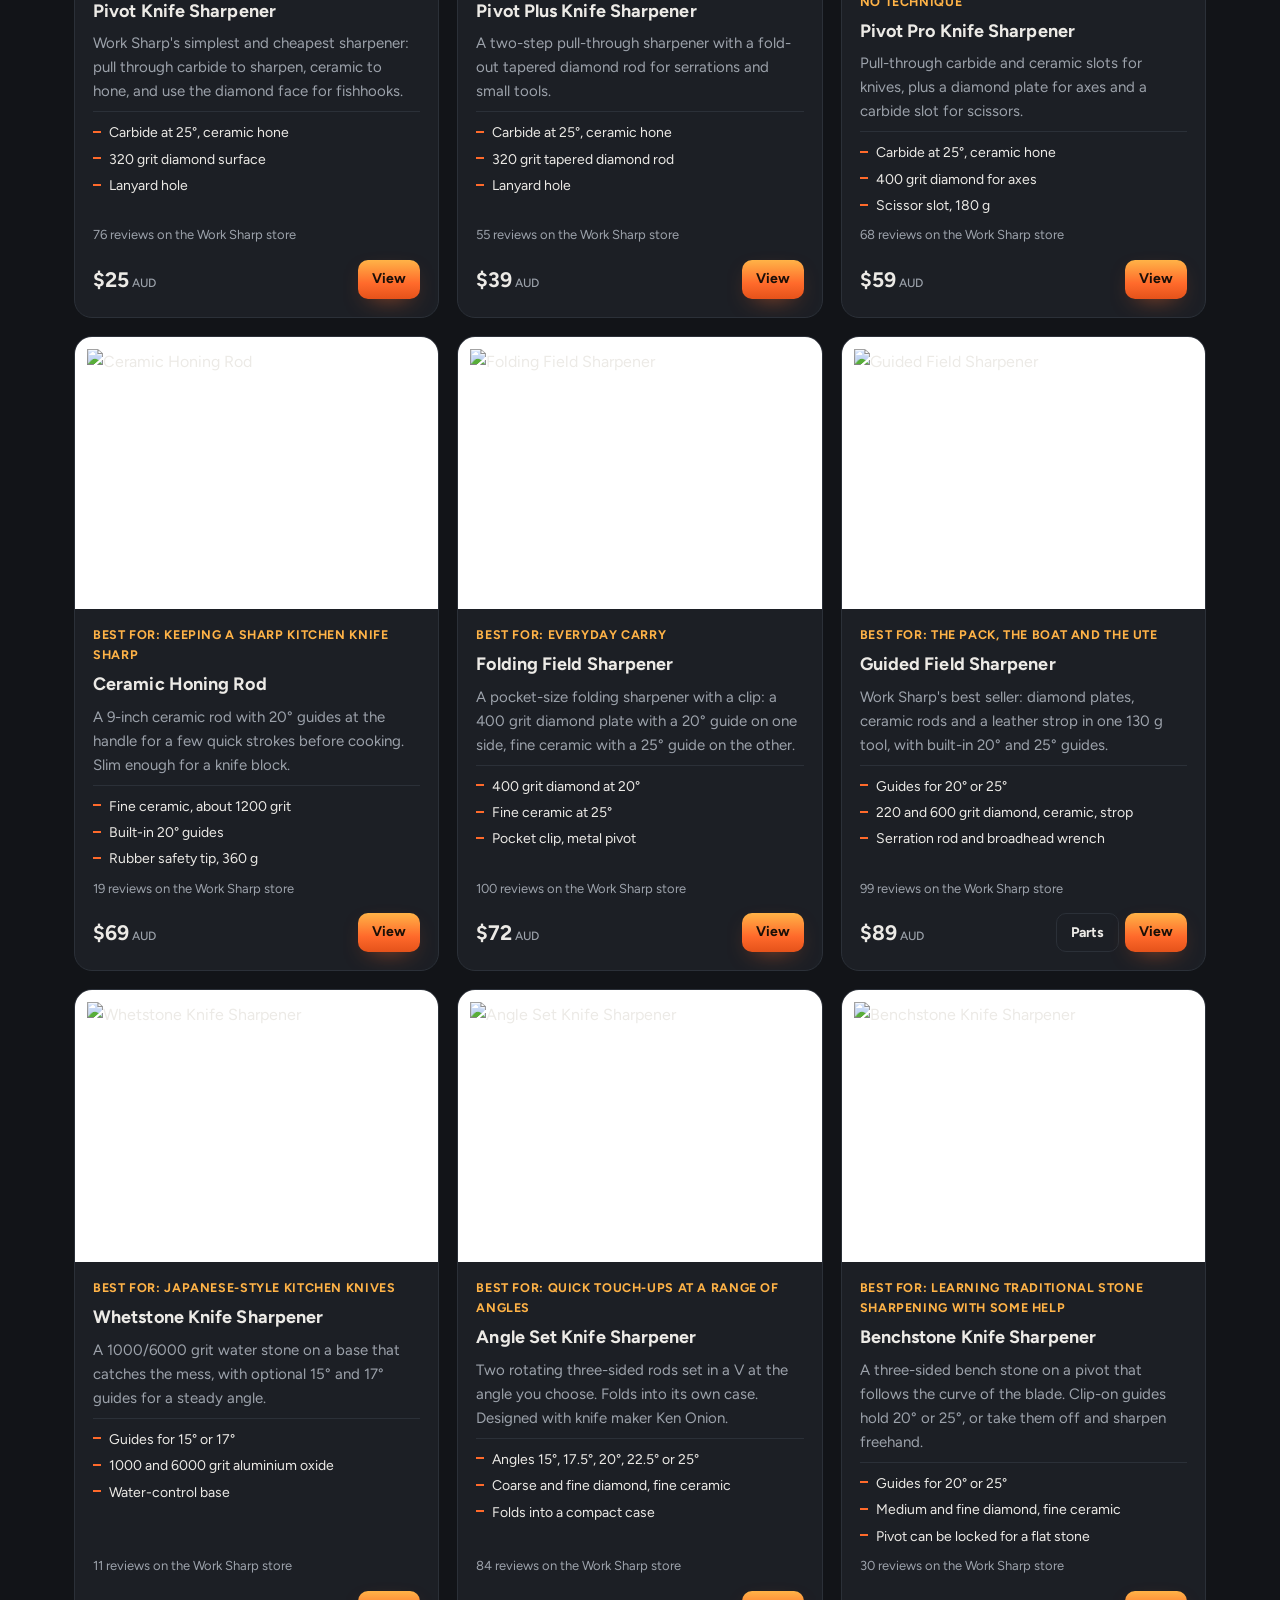
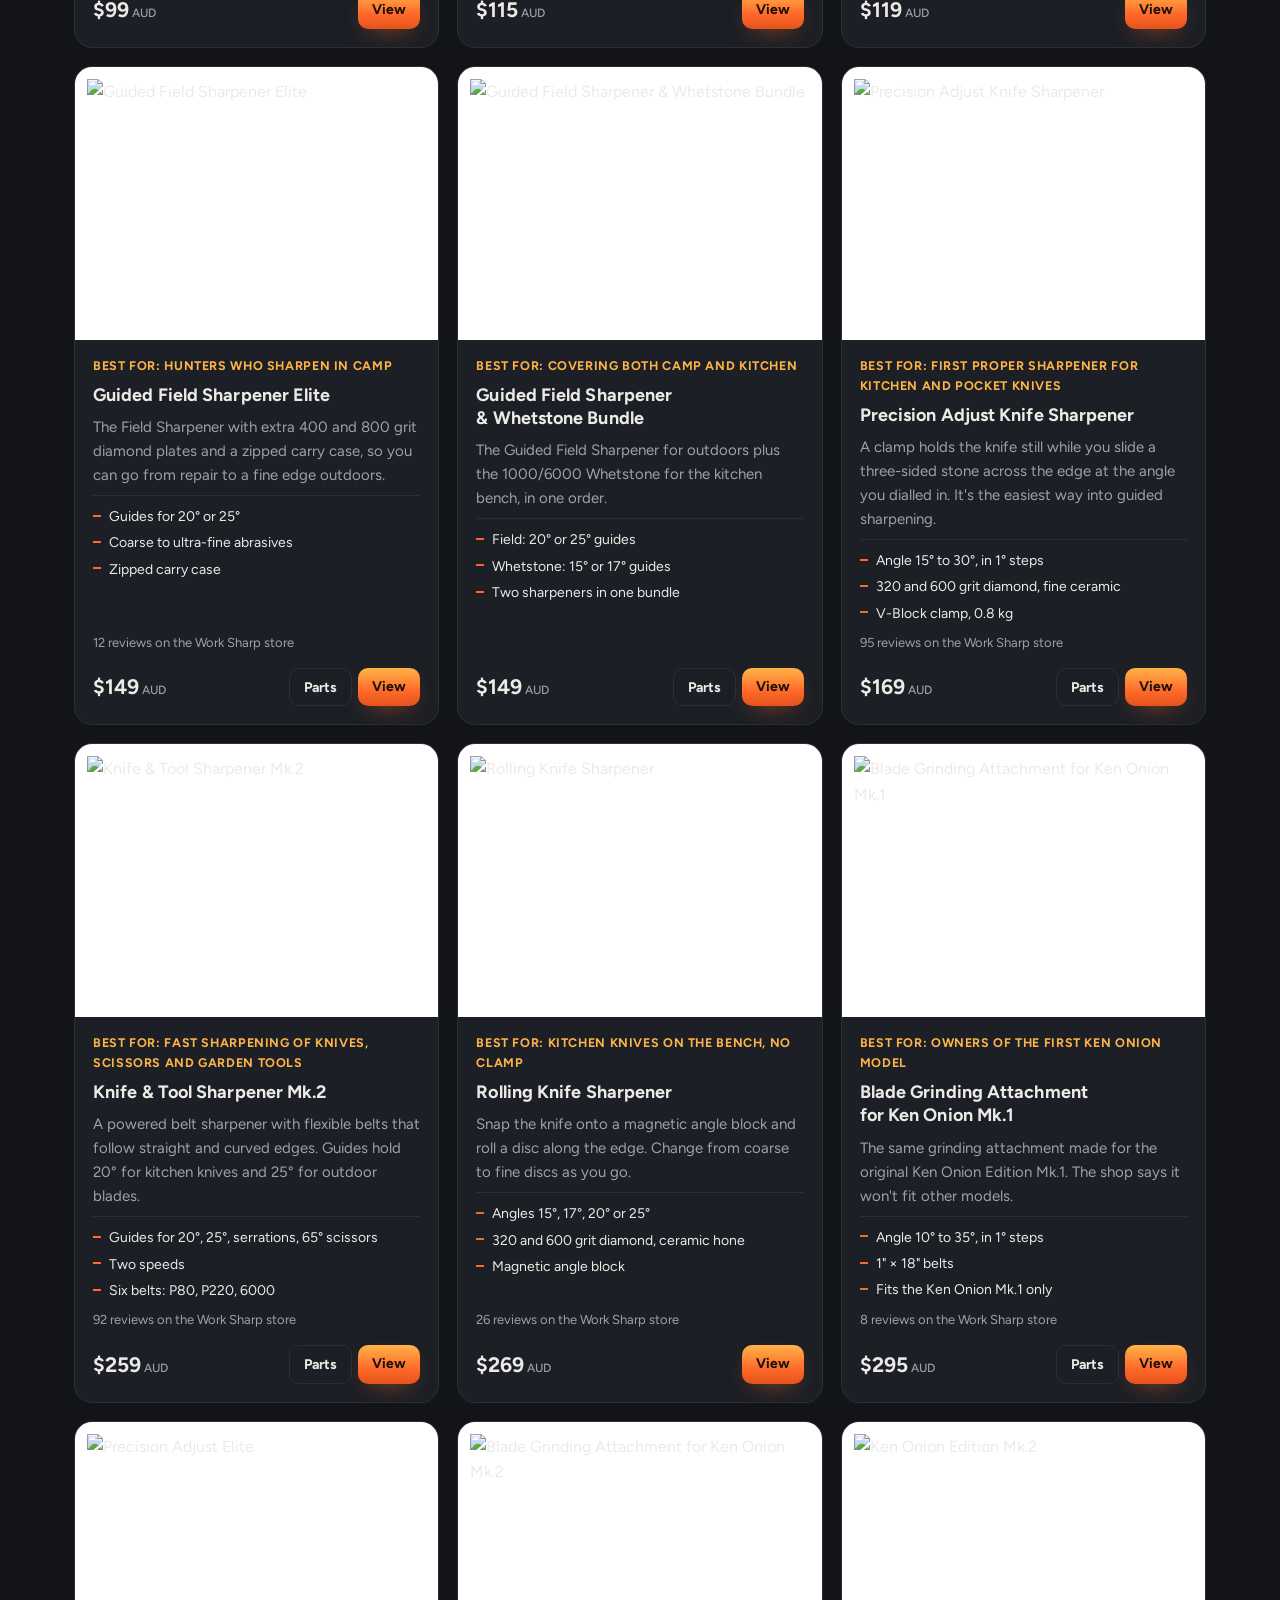
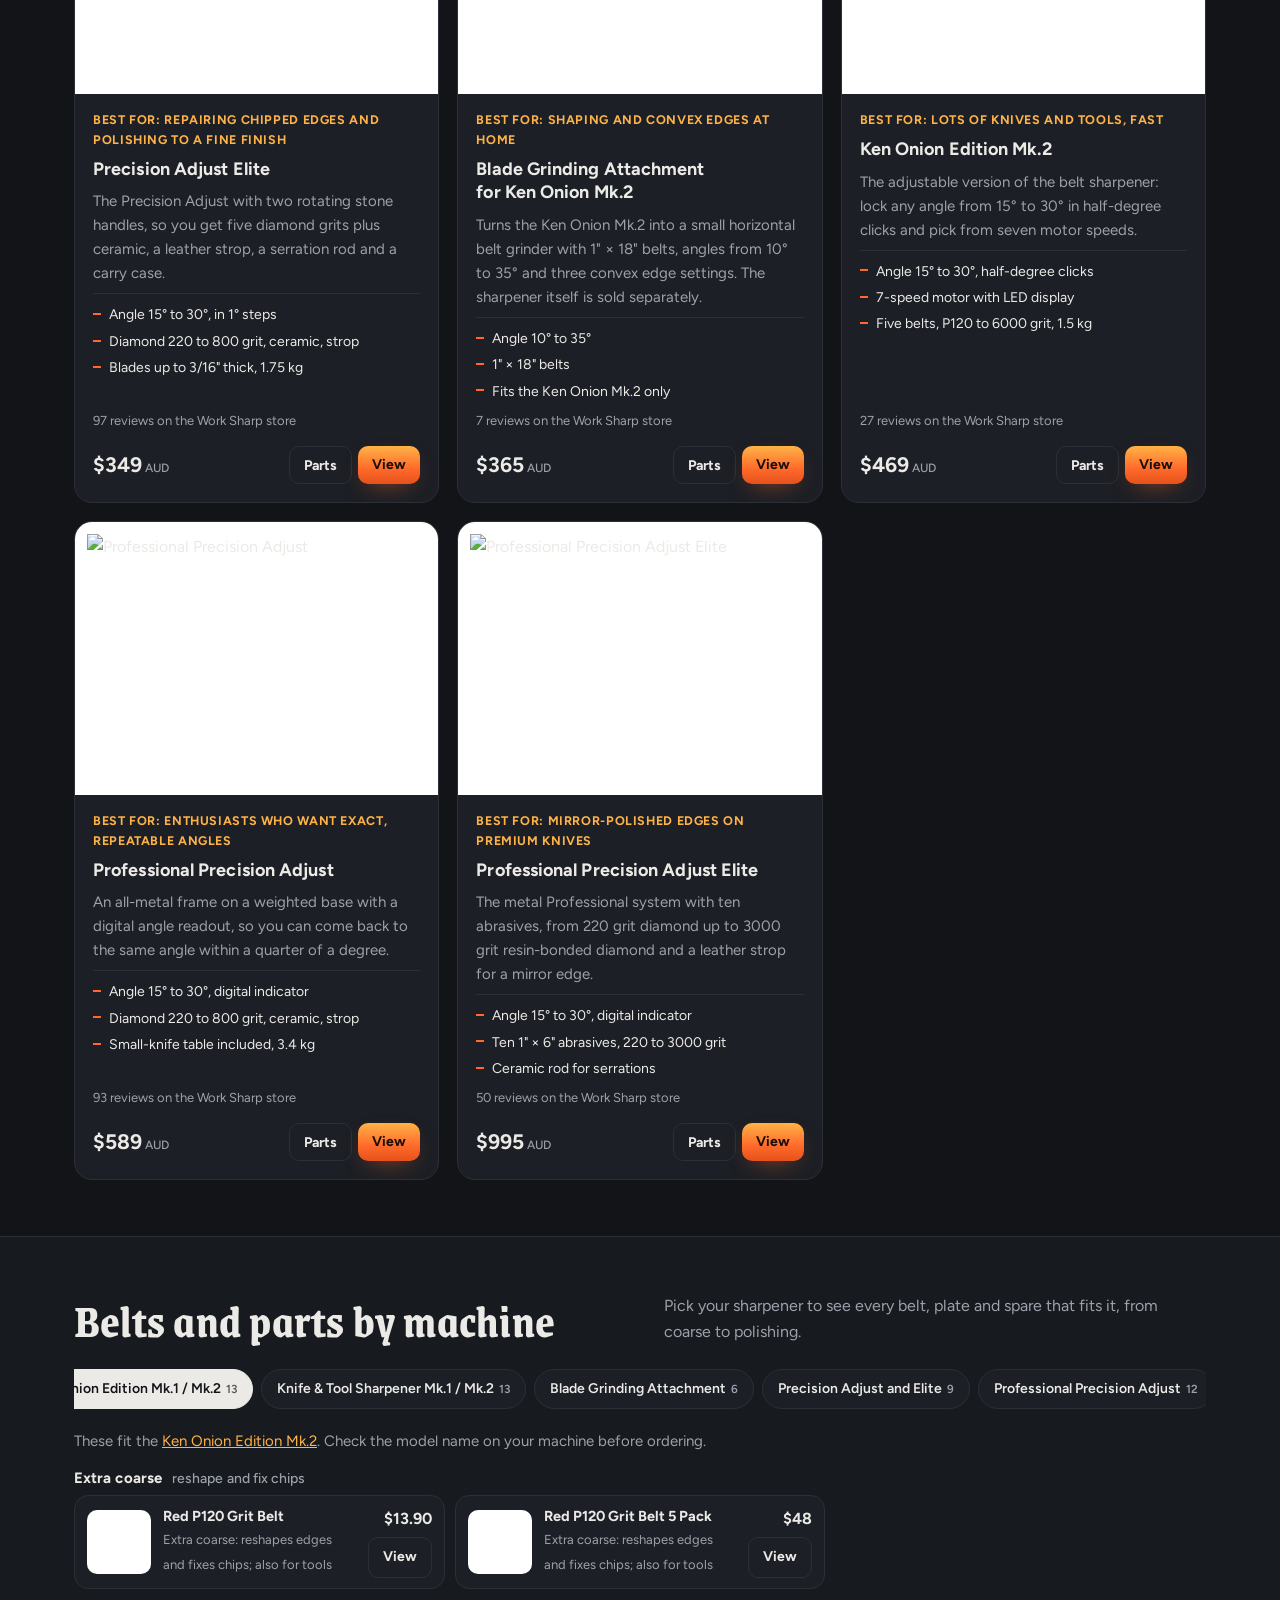
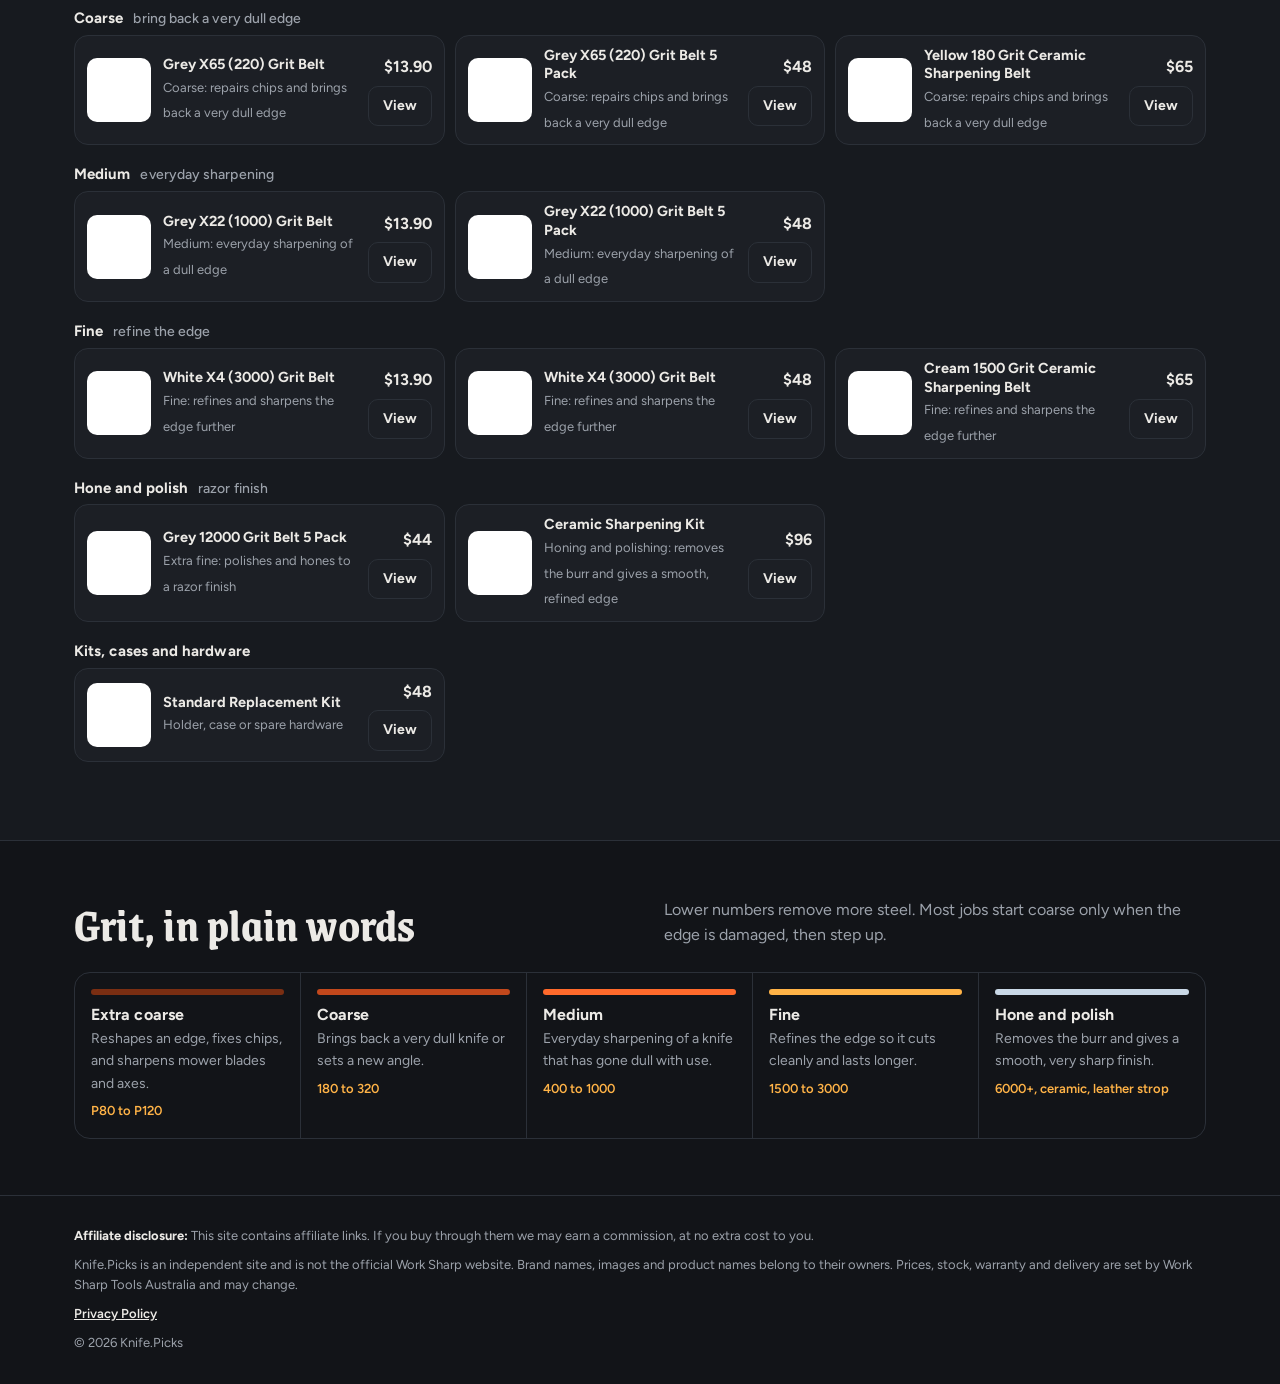
==== commit ee82b6e7: "Knife.Picks: sound button moves to the top bar Co-Authored-By: Claude Opus 5.5 <noreply@anthropic.co" ====
--- a/index.html
+++ b/index.html
@@ -133,6 +133,8 @@
 .kh-under .arms{width:100%;margin:0}
 @media (max-width:760px){ .kh-under{padding:16px 12px 20px} }
 
+/* nút nhạc nằm trên thanh đầu trang */
+header .sound,header .sound[class]{position:static;right:auto;top:auto;flex:none;width:40px;height:40px}
 </style>
 <style id="kh-css">
 section.kh-hero{padding:0}
@@ -245,6 +247,10 @@
     <a href="#parts">Belts and parts</a>
     <a href="#grit">Grit guide</a>
   </nav>
+  <button class="sound" id="sound" type="button" aria-label="Sound on or off">
+      <svg class="on" viewBox="0 0 24 24" fill="none" stroke="currentColor" stroke-width="2" stroke-linecap="round"><path d="M4 9v6h4l5 4V5L8 9z" fill="currentColor"/><path d="M16 9a4 4 0 010 6M18.5 6.5a7.5 7.5 0 010 11"/></svg>
+      <svg class="off" viewBox="0 0 24 24" fill="none" stroke="currentColor" stroke-width="2" stroke-linecap="round"><path d="M4 9v6h4l5 4V5L8 9z" fill="currentColor"/><path d="M17 9l5 6M22 9l-5 6"/></svg>
+    </button>
 </div></header>
 
 <main>
@@ -267,10 +273,6 @@
       Drag the knife
     </div>
 
-    <button class="sound" id="sound" type="button" aria-label="Sound on or off">
-      <svg class="on" viewBox="0 0 24 24" fill="none" stroke="currentColor" stroke-width="2" stroke-linecap="round"><path d="M4 9v6h4l5 4V5L8 9z" fill="currentColor"/><path d="M16 9a4 4 0 010 6M18.5 6.5a7.5 7.5 0 010 11"/></svg>
-      <svg class="off" viewBox="0 0 24 24" fill="none" stroke="currentColor" stroke-width="2" stroke-linecap="round"><path d="M4 9v6h4l5 4V5L8 9z" fill="currentColor"/><path d="M17 9l5 6M22 9l-5 6"/></svg>
-    </button>
   </div>
 
   <div class="kh-under">
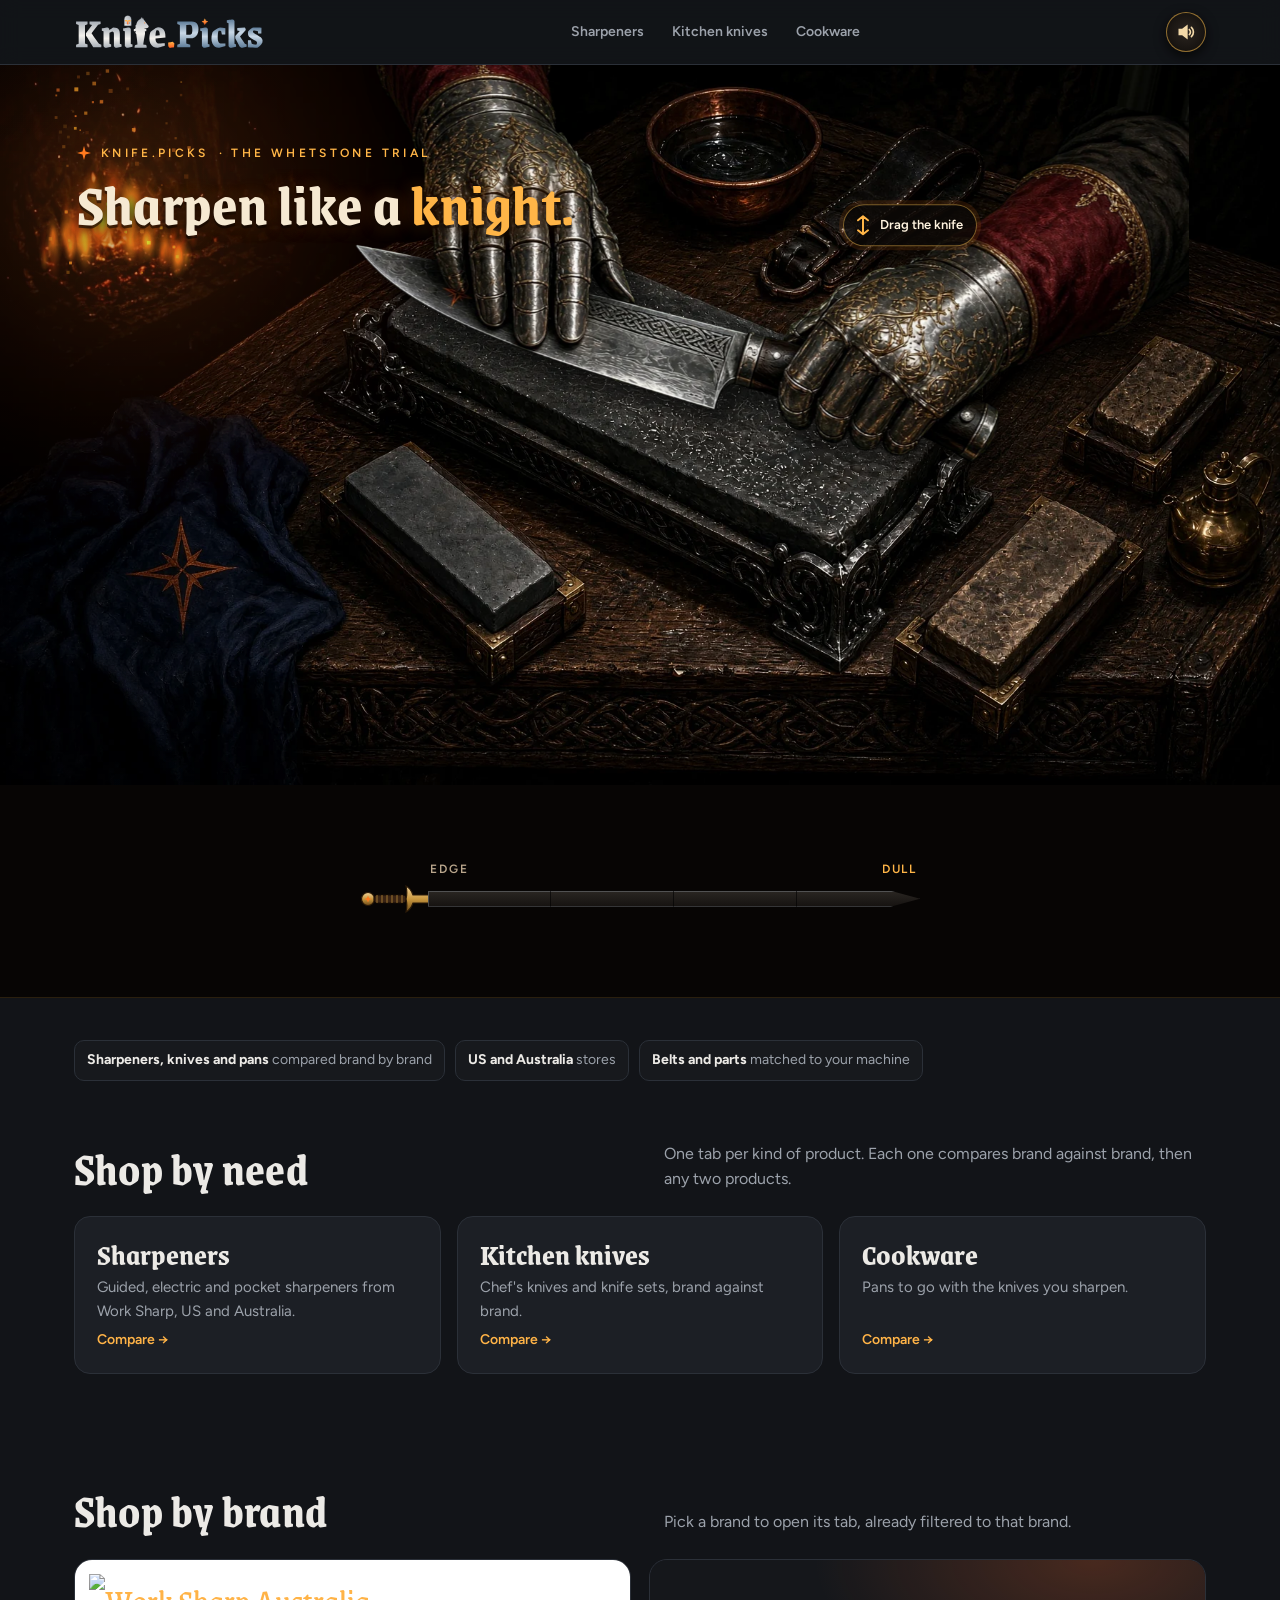
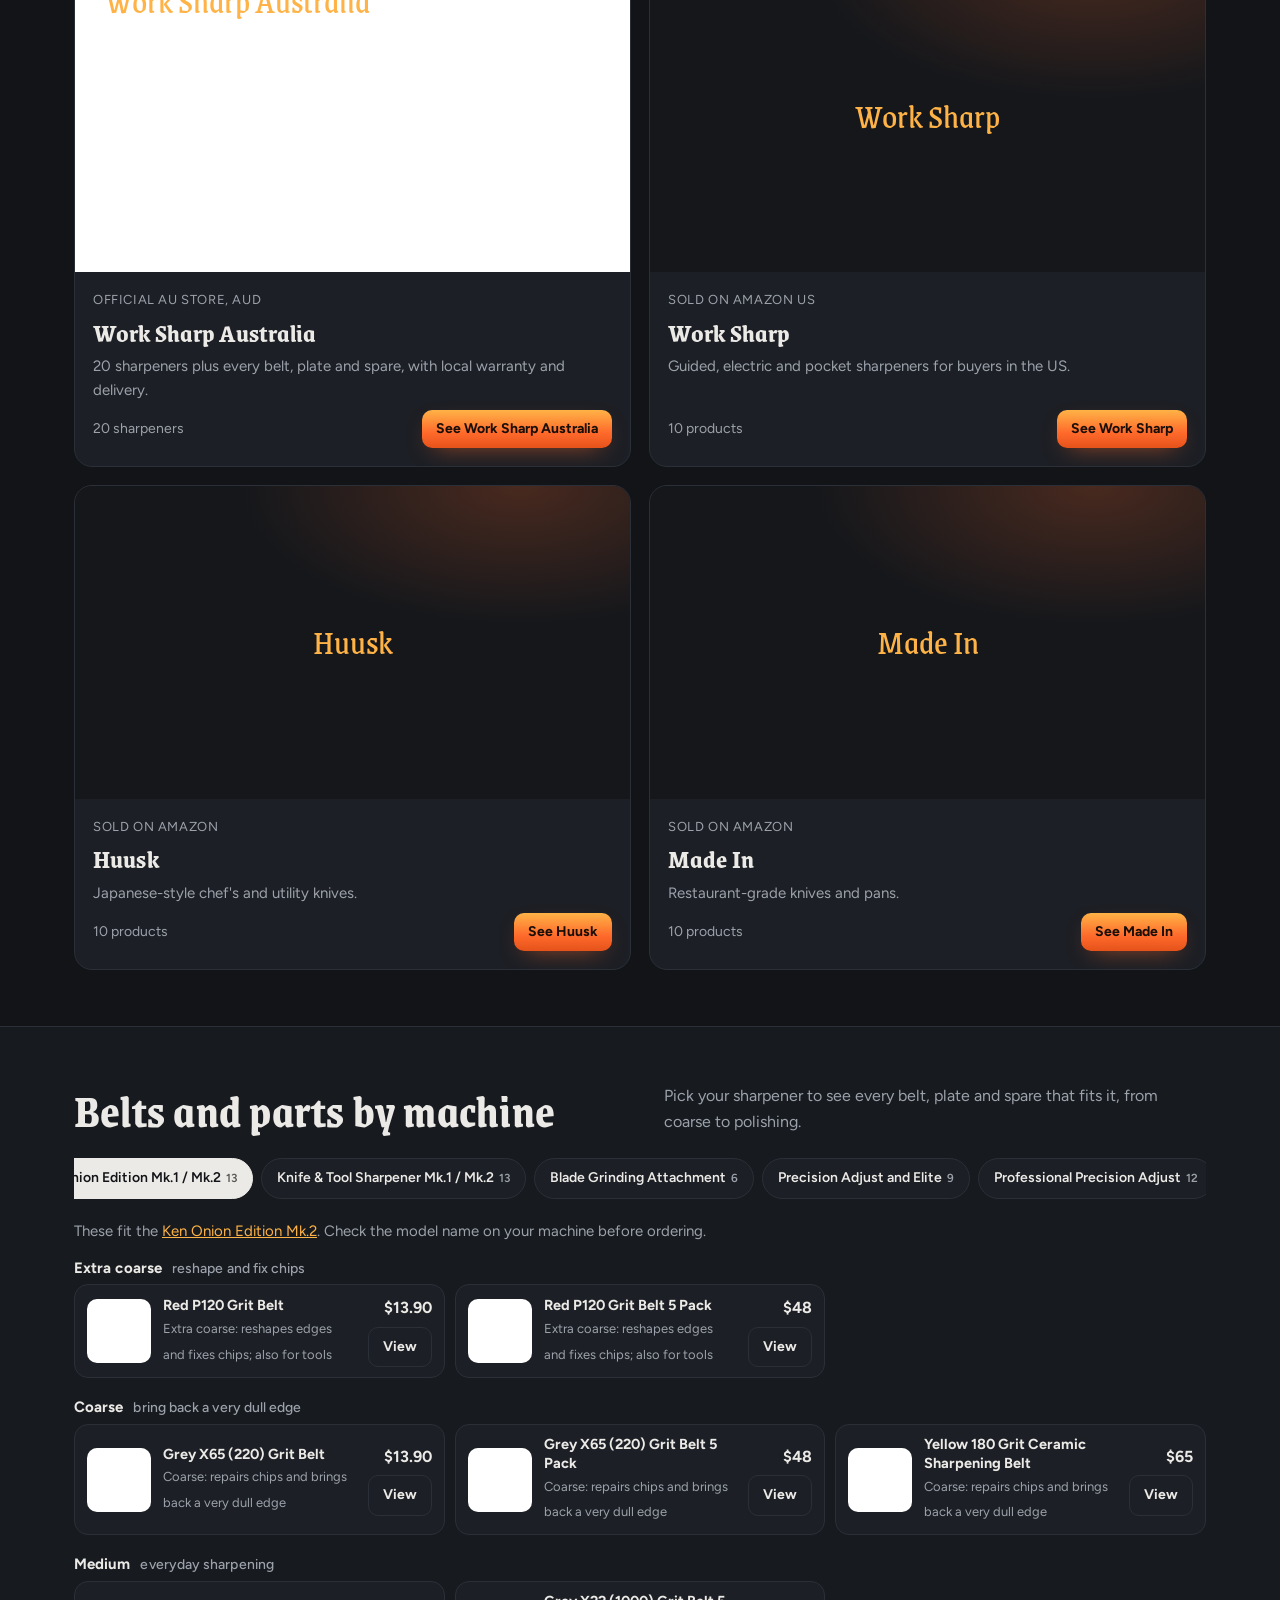
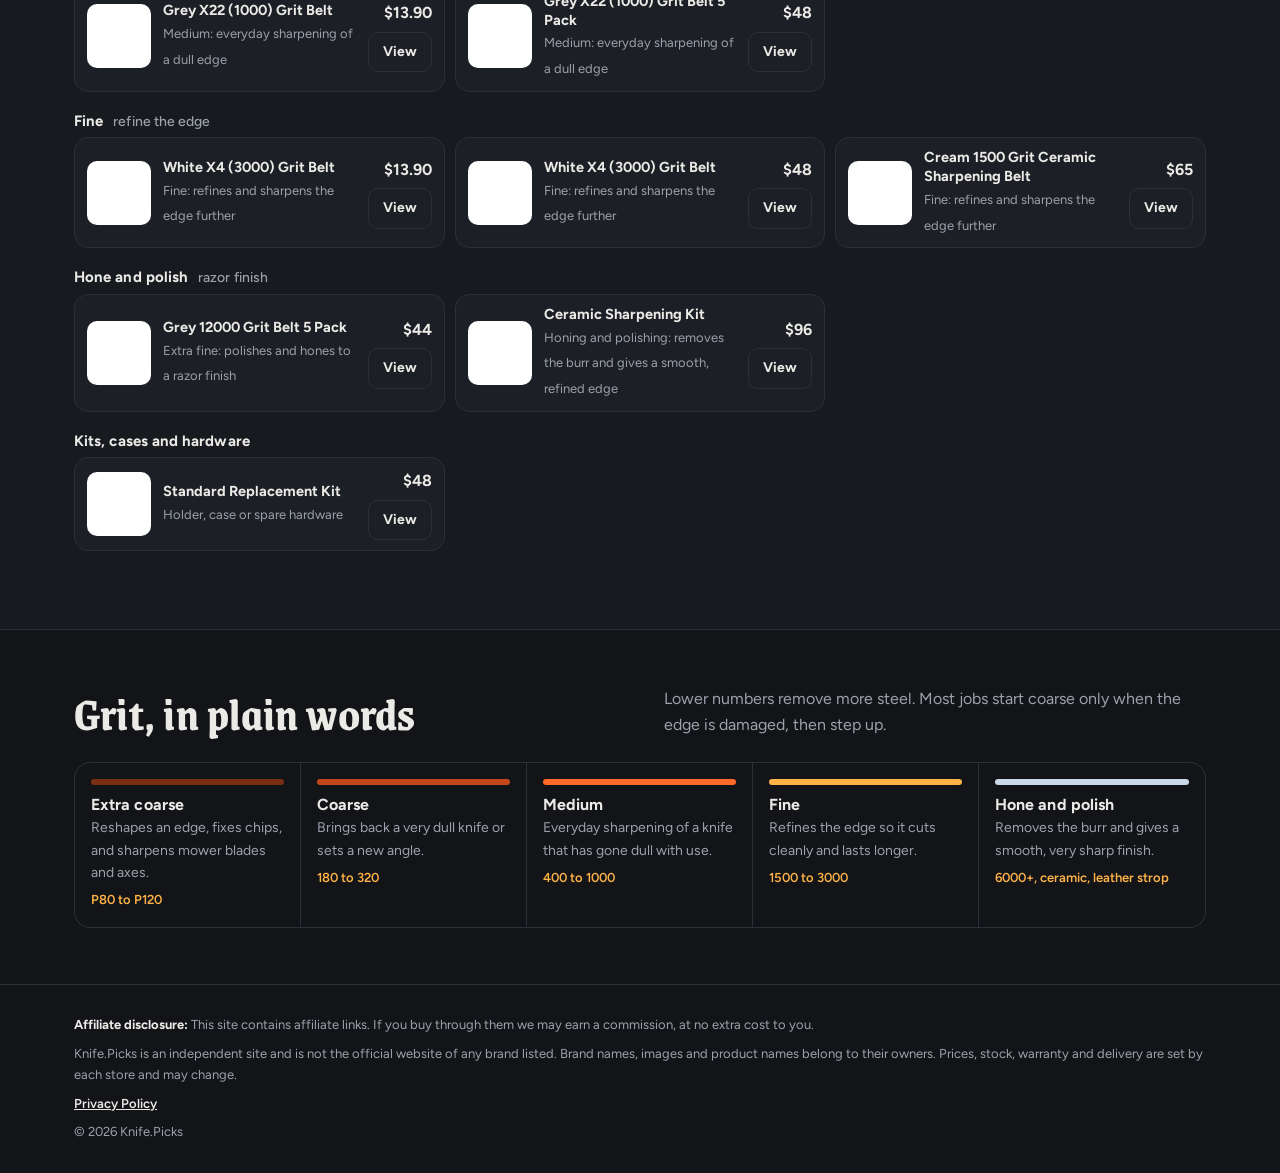
==== commit 61f56ebd: "Home page: product-type tab menu, Shop by need and Shop by brand cards Co-Authored-By: Claude Opus 5" ====
--- a/index.html
+++ b/index.html
@@ -91,6 +91,24 @@
 .row .r span{font-weight:700}
 
 /* grit guide */
+.types{display:grid;grid-template-columns:repeat(3,minmax(0,1fr));gap:16px}
+.type{background:var(--card);border:1px solid var(--line);border-radius:16px;padding:22px;display:flex;flex-direction:column;gap:6px;transition:border-color .25s,transform .25s}
+.type:hover{border-color:var(--ember);transform:translateY(-3px)}
+.type b{font-family:Grenze,Georgia,serif;font-size:30px;line-height:1}
+.type small{color:var(--mut);font-size:15px;flex:1}
+.type span{color:var(--ember-l);font-weight:600;font-size:14px}
+.brands{display:grid;grid-template-columns:repeat(2,minmax(0,1fr));gap:18px}
+.brand{background:var(--card);border:1px solid var(--line);border-radius:18px;overflow:hidden;display:flex;flex-direction:column;transition:border-color .25s}
+.brand:hover{border-color:var(--ember)}
+.brand .bpic{aspect-ratio:16/9;background:#fff;position:relative;display:flex;align-items:center;justify-content:center;font-family:Grenze,Georgia,serif;font-size:34px;color:var(--ember-l)}
+.brand .bpic.ph{background:radial-gradient(400px 200px at 80% 0%,rgba(255,106,43,.22),transparent 70%),#15171b}
+.brand .bpic img{position:absolute;inset:0;width:100%;height:100%;object-fit:contain;padding:14px}
+.brand .bbody{padding:18px;display:flex;flex-direction:column;gap:8px;flex:1}
+.brand .bbody small{color:var(--mut);font-size:13px;text-transform:uppercase;letter-spacing:.6px}
+.brand h3{font-size:26px}
+.brand p{color:var(--mut);font-size:15px;flex:1}
+.brand .meta{display:flex;justify-content:space-between;align-items:center;gap:10px;color:var(--mut);font-size:14px}
+@media(max-width:900px){.types,.brands{grid-template-columns:1fr}}
 .grit{display:grid;grid-template-columns:repeat(5,minmax(0,1fr));gap:0;border:1px solid var(--line);border-radius:16px;overflow:hidden}
 .grit div{padding:16px;border-right:1px solid var(--line)}
 .grit div:last-child{border-right:0}
@@ -243,9 +261,9 @@
 <header><div class="wrap">
   <a class="logo" href="./" aria-label="Knife.Picks home"><img src="assets/img/logo.svg" alt="Knife.Picks" width="220" height="34"></a>
   <nav class="top">
-    <a href="#sharpeners">Sharpeners</a>
-    <a href="#parts">Belts and parts</a>
-    <a href="#grit">Grit guide</a>
+    <a href="sharpeners/">Sharpeners</a>
+    <a href="kitchen-knives/">Kitchen knives</a>
+    <a href="cookware/">Cookware</a>
   </nav>
   <button class="sound" id="sound" type="button" aria-label="Sound on or off">
       <svg class="on" viewBox="0 0 24 24" fill="none" stroke="currentColor" stroke-width="2" stroke-linecap="round"><path d="M4 9v6h4l5 4V5L8 9z" fill="currentColor"/><path d="M16 9a4 4 0 010 6M18.5 6.5a7.5 7.5 0 010 11"/></svg>
@@ -292,7 +310,7 @@
 
     <div class="reward" id="reward">
       <div class="arms" id="arms">
-        <a class="arm arm-l" href="#sharpeners" aria-label="See the sharpeners"><img src="assets/img/hero/arm-left.webp" alt="" width="906" height="490"></a>
+        <a class="arm arm-l" href="sharpeners/" aria-label="See the sharpeners"><img src="assets/img/hero/arm-left.webp" alt="" width="906" height="490"></a>
         <span class="arm-spark" aria-hidden="true"></span>
         <button class="arm arm-r" id="again" type="button" aria-label="Sharpen again"><img src="assets/img/hero/arm-right.webp" alt="" width="882" height="490"></button>
       </div>
@@ -301,20 +319,25 @@
 </section>
 
 <div class="wrap kh-facts facts">
-  <span><b>3-year</b> warranty on sharpeners</span>
-  <span><b>30-day</b> money-back (not on belts, plates or strops)</span>
-  <span><b>Free delivery</b> over $99</span>
+  <span><b>Sharpeners, knives and pans</b> compared brand by brand</span>
+  <span><b>US and Australia</b> stores</span>
+  <span><b>Belts and parts</b> matched to your machine</span>
 </div>
 
-<section id="sharpeners"><div class="wrap">
+<section id="types"><div class="wrap">
   <div class="head">
-    <h2>Choose a sharpener</h2>
-    <p>Grouped by how you'll use it. Specs come from the Work Sharp Australia product pages; prices are in AUD.</p>
+    <h2>Shop by need</h2>
+    <p>One tab per kind of product. Each one compares brand against brand, then any two products.</p>
   </div>
-  <div class="chips" id="grpChips"></div>
-  <div class="grid" id="machines"></div>
+  <div class="types" id="typeGrid"></div>
 </div></section>
-
+<section id="brands"><div class="wrap">
+  <div class="head">
+    <h2>Shop by brand</h2>
+    <p>Pick a brand to open its tab, already filtered to that brand.</p>
+  </div>
+  <div class="brands" id="brandGrid"></div>
+</div></section>
 <section class="parts-sec" id="parts"><div class="wrap">
   <div class="head">
     <h2>Belts and parts by machine</h2>
@@ -342,7 +365,7 @@
 
 <footer><div class="wrap">
   <p><b>Affiliate disclosure:</b> This site contains affiliate links. If you buy through them we may earn a commission, at no extra cost to you.</p>
-  <p>Knife.Picks is an independent site and is not the official Work Sharp website. Brand names, images and product names belong to their owners. Prices, stock, warranty and delivery are set by Work Sharp Tools Australia and may change.</p>
+  <p>Knife.Picks is an independent site and is not the official website of any brand listed. Brand names, images and product names belong to their owners. Prices, stock, warranty and delivery are set by each store and may change.</p>
   <p id="ppRow" hidden><a class="pp" id="ppLink" href="#" target="_blank" rel="noopener">Privacy Policy</a></p>
   <p>© <span id="y"></span> Knife.Picks</p>
 </div></footer>
@@ -358,6 +381,19 @@
   worksharp: { name:"Work Sharp", site:"https://worksharptools.com.au/products/", track:"?bg_ref=Zu7T5LJ1qw" }
 };
 const MAIN_LINK = "https://worksharptools.com.au/?bg_ref=Zu7T5LJ1qw";
+// TABS: one page per product type (the menu at the top)
+const TABS = [
+  { page:"sharpeners/", label:"Sharpeners", text:"Guided, electric and pocket sharpeners from Work Sharp, US and Australia." },
+  { page:"kitchen-knives/", label:"Kitchen knives", text:"Chef's knives and knife sets, brand against brand." },
+  { page:"cookware/", label:"Cookware", text:"Pans to go with the knives you sharpen." }
+];
+// BRAND CARDS under "Shop by brand". page = the tab, ?brand= opens it filtered. img:"" shows the name until a photo is added.
+const BRAND_CARDS = [
+  { page:"sharpeners/?brand=worksharpau", label:"Work Sharp Australia", kind:"Official AU store, AUD", text:"20 sharpeners plus every belt, plate and spare, with local warranty and delivery.", count:"20 sharpeners", img:"https://worksharptools.com.au/cdn/shop/files/c418b9a8276d4a3cb9d5bed54c222aa9.jpg?width=600" },
+  { page:"sharpeners/?brand=worksharp", label:"Work Sharp", kind:"Sold on Amazon US", text:"Guided, electric and pocket sharpeners for buyers in the US.", count:"10 products", img:"" },
+  { page:"kitchen-knives/?brand=huusk", label:"Huusk", kind:"Sold on Amazon", text:"Japanese-style chef's and utility knives.", count:"10 products", img:"" },
+  { page:"kitchen-knives/?brand=madein", label:"Made In", kind:"Sold on Amazon", text:"Restaurant-grade knives and pans.", count:"10 products", img:"" }
+];
 const GROUPS = [
   { id:"all", title:"All" },
   { id:"bench", title:"Benchtop, guided" },
@@ -406,12 +442,12 @@
     '<a class="btn sm" target="_blank" rel="sponsored noopener" href="'+link(m.h)+'">View</a></div></div></div></article>';
 }
 function renderMachines(){
-  document.getElementById("grpChips").innerHTML = GROUPS.map(function(g){
-    var n = g.id==="all" ? M.length : M.filter(function(m){return m.grp===g.id}).length;
-    return '<button type="button" data-grp="'+g.id+'" class="'+(g.id===grp?'on':'')+'">'+g.title+'<small>'+n+'</small></button>';
+  document.getElementById("typeGrid").innerHTML = TABS.map(function(t){
+    return '<a class="type" href="'+t.page+'" data-reveal><b>'+t.label+'</b><small>'+t.text+'</small><span>Compare →</span></a>'; }).join("");
+  document.getElementById("brandGrid").innerHTML = BRAND_CARDS.map(function(b){
+    return '<a class="brand" href="'+b.page+'" data-reveal>'+(b.img?'<div class="bpic"><img loading="lazy" alt="'+esc(b.label)+'" src="'+esc(b.img)+'"></div>':'<div class="bpic ph">'+esc(b.label)+'</div>')+
+      '<div class="bbody"><small>'+esc(b.kind)+'</small><h3>'+esc(b.label)+'</h3><p>'+esc(b.text)+'</p><div class="meta"><span>'+esc(b.count)+'</span><span class="btn sm">See '+esc(b.label)+'</span></div></div></a>';
   }).join("");
-  var list = grp==="all" ? M.slice().sort(function(a,b){return a.p-b.p}) : M.filter(function(m){return m.grp===grp}).sort(function(a,b){return a.p-b.p});
-  document.getElementById("machines").innerHTML = list.map(machineCard).join("");
 }
 function renderParts(){
   document.getElementById("famChips").innerHTML = FAMILIES.map(function(f){
@@ -433,7 +469,6 @@
   }).join("");
 }
 document.addEventListener("click",function(e){
-  var g=e.target.closest("[data-grp]"); if(g){ grp=g.dataset.grp; renderMachines(); return; }
   var c=e.target.closest("[data-famchip]"); if(c){ fam=c.dataset.famchip; renderParts(); return; }
   var f=e.target.closest("[data-fam]"); if(f){ fam=f.dataset.fam; renderParts(); document.getElementById("parts").scrollIntoView({behavior:"smooth"}); }
 });
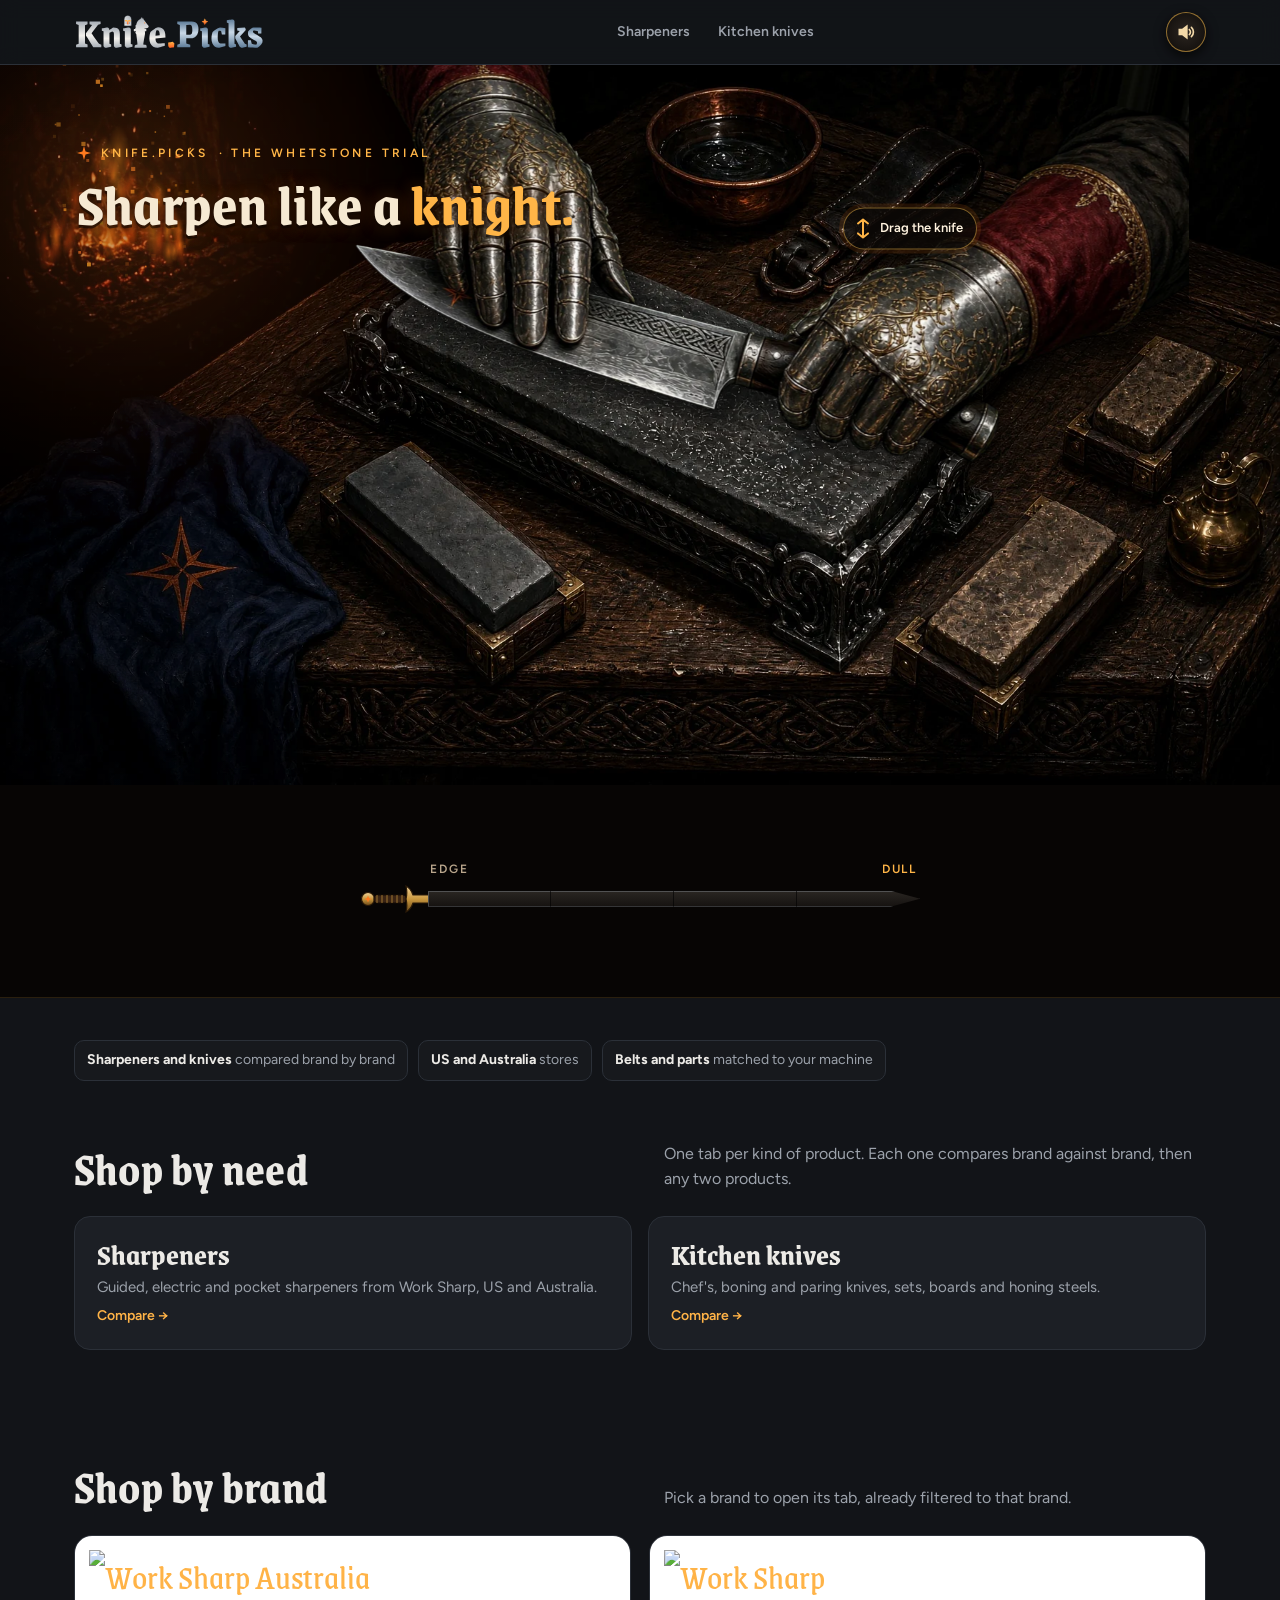
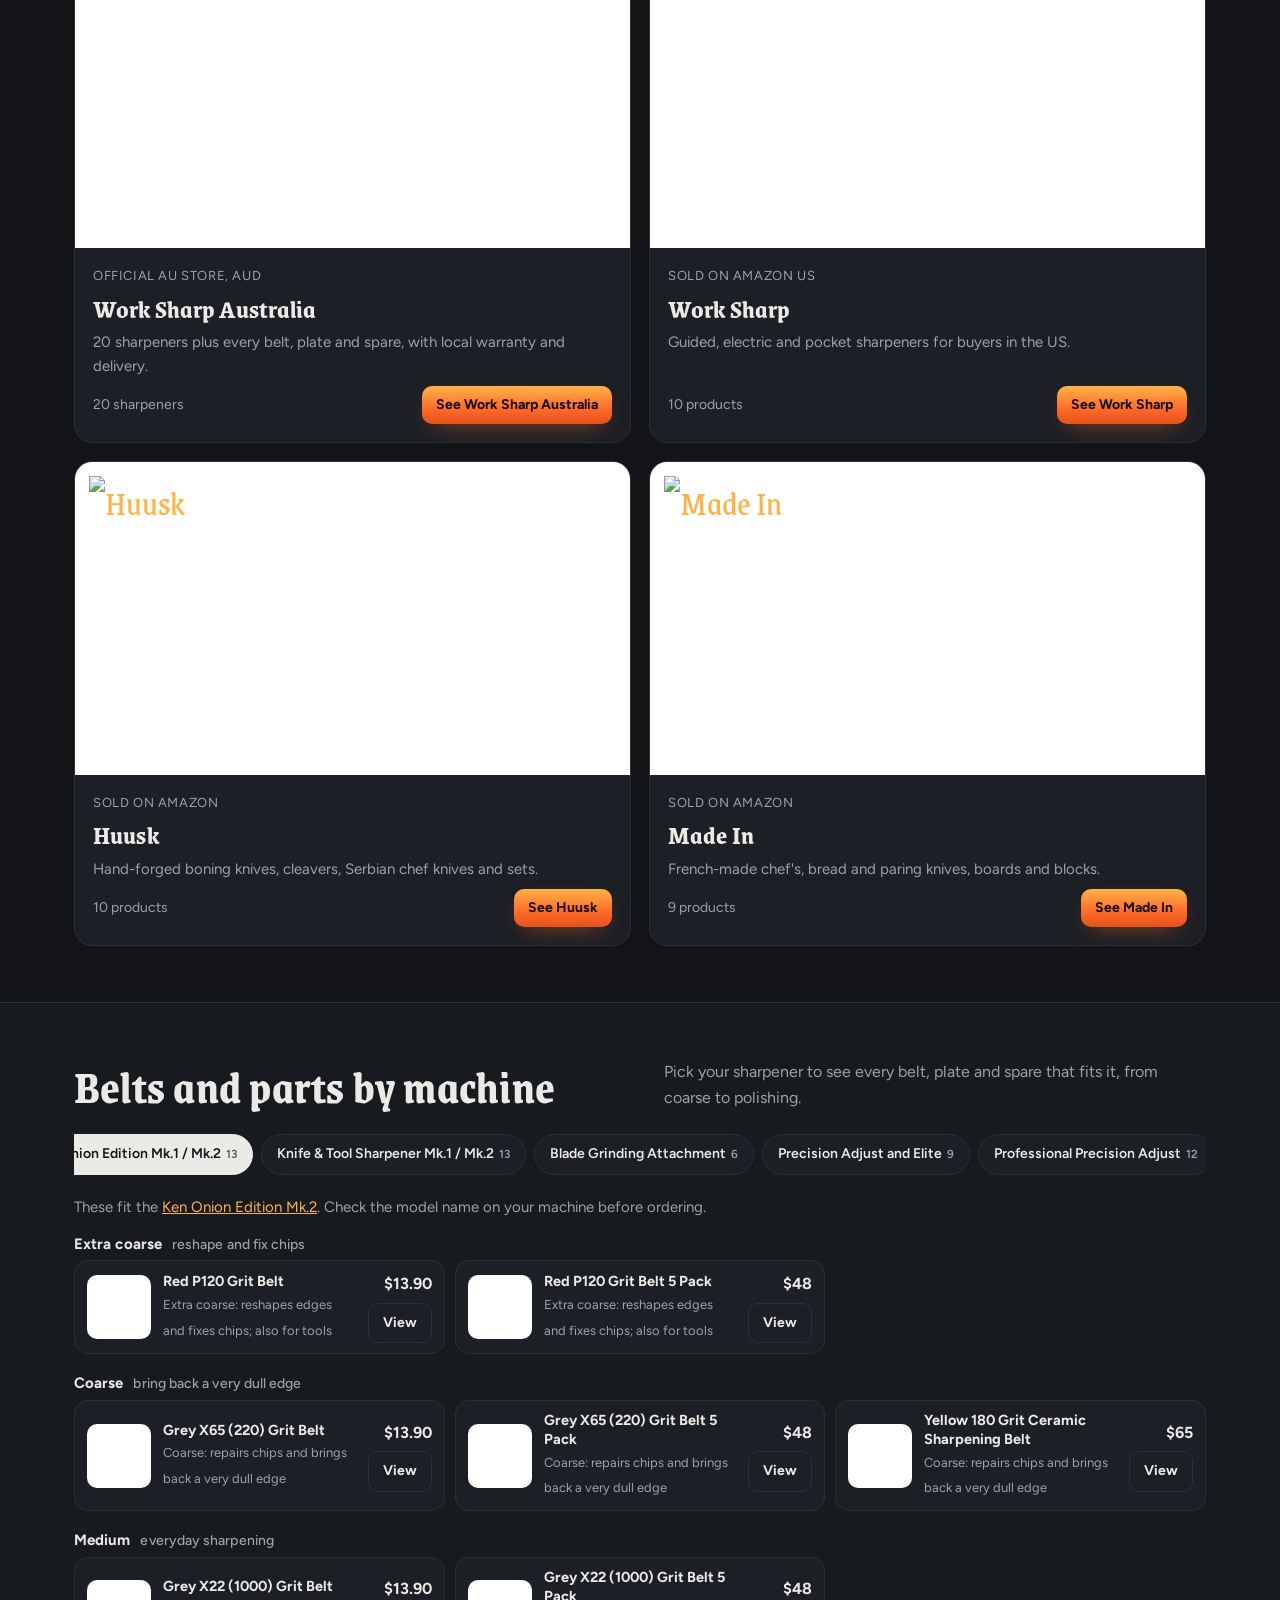
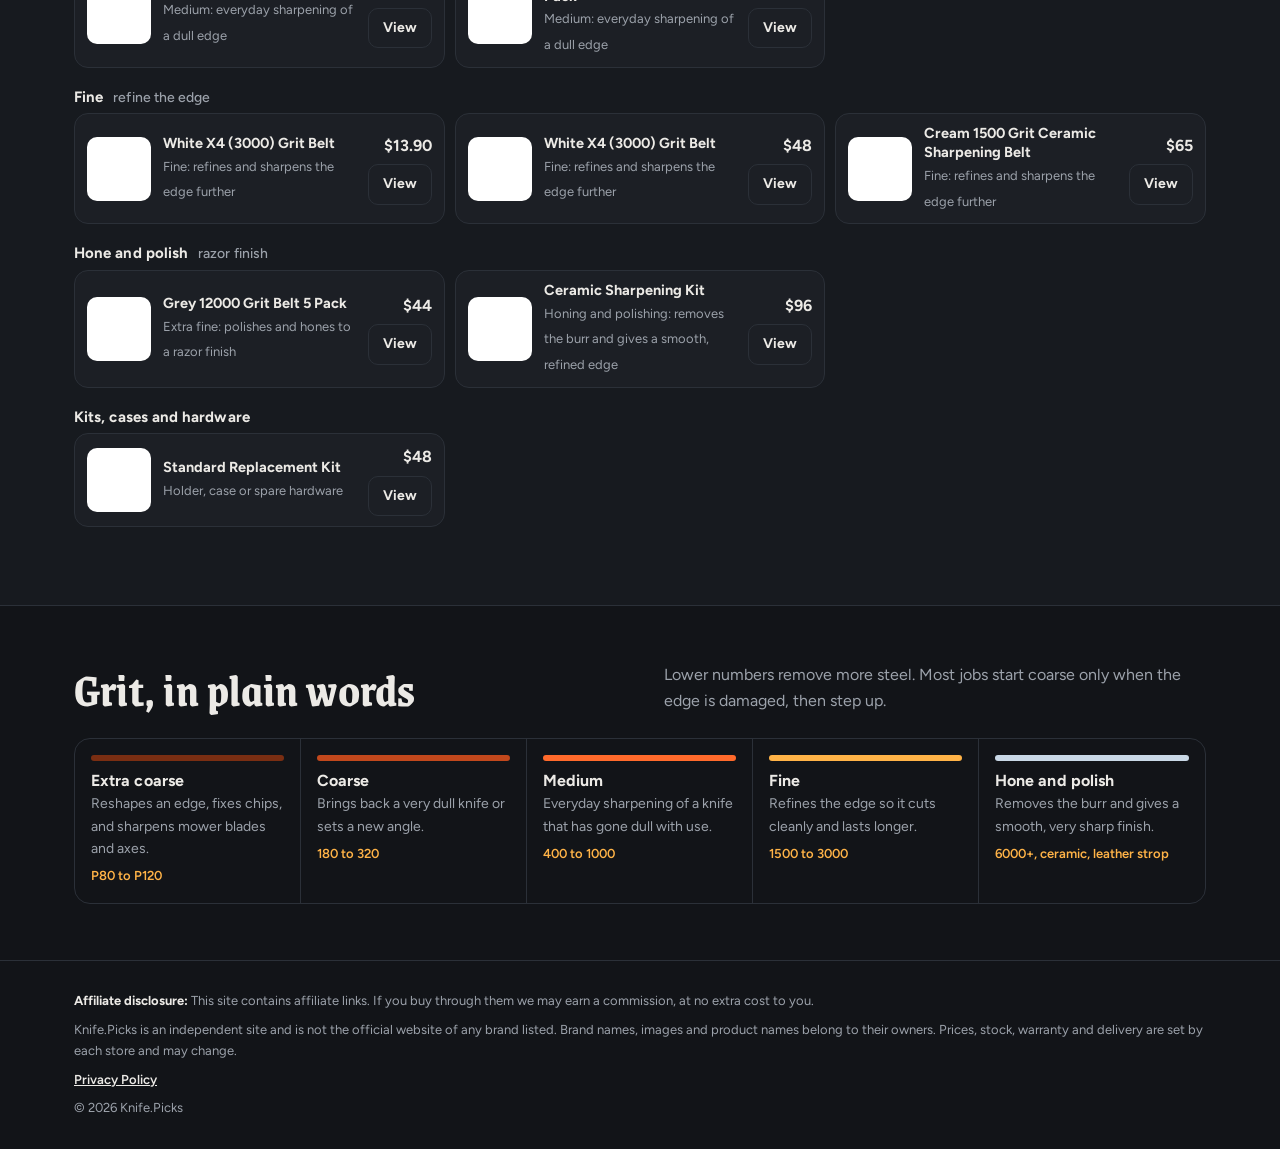
==== commit c0f251e4: "Fill Lasso products with real names, photos and types from Amazon; sort into tabs by type Co-Authore" ====
--- a/index.html
+++ b/index.html
@@ -91,7 +91,7 @@
 .row .r span{font-weight:700}
 
 /* grit guide */
-.types{display:grid;grid-template-columns:repeat(3,minmax(0,1fr));gap:16px}
+.types{display:grid;grid-template-columns:repeat(2,minmax(0,1fr));gap:16px}
 .type{background:var(--card);border:1px solid var(--line);border-radius:16px;padding:22px;display:flex;flex-direction:column;gap:6px;transition:border-color .25s,transform .25s}
 .type:hover{border-color:var(--ember);transform:translateY(-3px)}
 .type b{font-family:Grenze,Georgia,serif;font-size:30px;line-height:1}
@@ -263,7 +263,6 @@
   <nav class="top">
     <a href="sharpeners/">Sharpeners</a>
     <a href="kitchen-knives/">Kitchen knives</a>
-    <a href="cookware/">Cookware</a>
   </nav>
   <button class="sound" id="sound" type="button" aria-label="Sound on or off">
       <svg class="on" viewBox="0 0 24 24" fill="none" stroke="currentColor" stroke-width="2" stroke-linecap="round"><path d="M4 9v6h4l5 4V5L8 9z" fill="currentColor"/><path d="M16 9a4 4 0 010 6M18.5 6.5a7.5 7.5 0 010 11"/></svg>
@@ -319,7 +318,7 @@
 </section>
 
 <div class="wrap kh-facts facts">
-  <span><b>Sharpeners, knives and pans</b> compared brand by brand</span>
+  <span><b>Sharpeners and knives</b> compared brand by brand</span>
   <span><b>US and Australia</b> stores</span>
   <span><b>Belts and parts</b> matched to your machine</span>
 </div>
@@ -384,15 +383,14 @@
 // TABS: one page per product type (the menu at the top)
 const TABS = [
   { page:"sharpeners/", label:"Sharpeners", text:"Guided, electric and pocket sharpeners from Work Sharp, US and Australia." },
-  { page:"kitchen-knives/", label:"Kitchen knives", text:"Chef's knives and knife sets, brand against brand." },
-  { page:"cookware/", label:"Cookware", text:"Pans to go with the knives you sharpen." }
+  { page:"kitchen-knives/", label:"Kitchen knives", text:"Chef's, boning and paring knives, sets, boards and honing steels." }
 ];
 // BRAND CARDS under "Shop by brand". page = the tab, ?brand= opens it filtered. img:"" shows the name until a photo is added.
 const BRAND_CARDS = [
   { page:"sharpeners/?brand=worksharpau", label:"Work Sharp Australia", kind:"Official AU store, AUD", text:"20 sharpeners plus every belt, plate and spare, with local warranty and delivery.", count:"20 sharpeners", img:"https://worksharptools.com.au/cdn/shop/files/c418b9a8276d4a3cb9d5bed54c222aa9.jpg?width=600" },
-  { page:"sharpeners/?brand=worksharp", label:"Work Sharp", kind:"Sold on Amazon US", text:"Guided, electric and pocket sharpeners for buyers in the US.", count:"10 products", img:"" },
-  { page:"kitchen-knives/?brand=huusk", label:"Huusk", kind:"Sold on Amazon", text:"Japanese-style chef's and utility knives.", count:"10 products", img:"" },
-  { page:"kitchen-knives/?brand=madein", label:"Made In", kind:"Sold on Amazon", text:"Restaurant-grade knives and pans.", count:"10 products", img:"" }
+  { page:"sharpeners/?brand=worksharp", label:"Work Sharp", kind:"Sold on Amazon US", text:"Guided, electric and pocket sharpeners for buyers in the US.", count:"10 products", img:"https://m.media-amazon.com/images/I/81j1dWO2rKL._AC_SL1500_.jpg" },
+  { page:"kitchen-knives/?brand=huusk", label:"Huusk", kind:"Sold on Amazon", text:"Hand-forged boning knives, cleavers, Serbian chef knives and sets.", count:"10 products", img:"https://m.media-amazon.com/images/I/81P0LlDhf8L._AC_SL1500_.jpg" },
+  { page:"kitchen-knives/?brand=madein", label:"Made In", kind:"Sold on Amazon", text:"French-made chef's, bread and paring knives, boards and blocks.", count:"9 products", img:"https://m.media-amazon.com/images/I/61RA50gYEoL._AC_SL1500_.jpg" }
 ];
 const GROUPS = [
   { id:"all", title:"All" },
